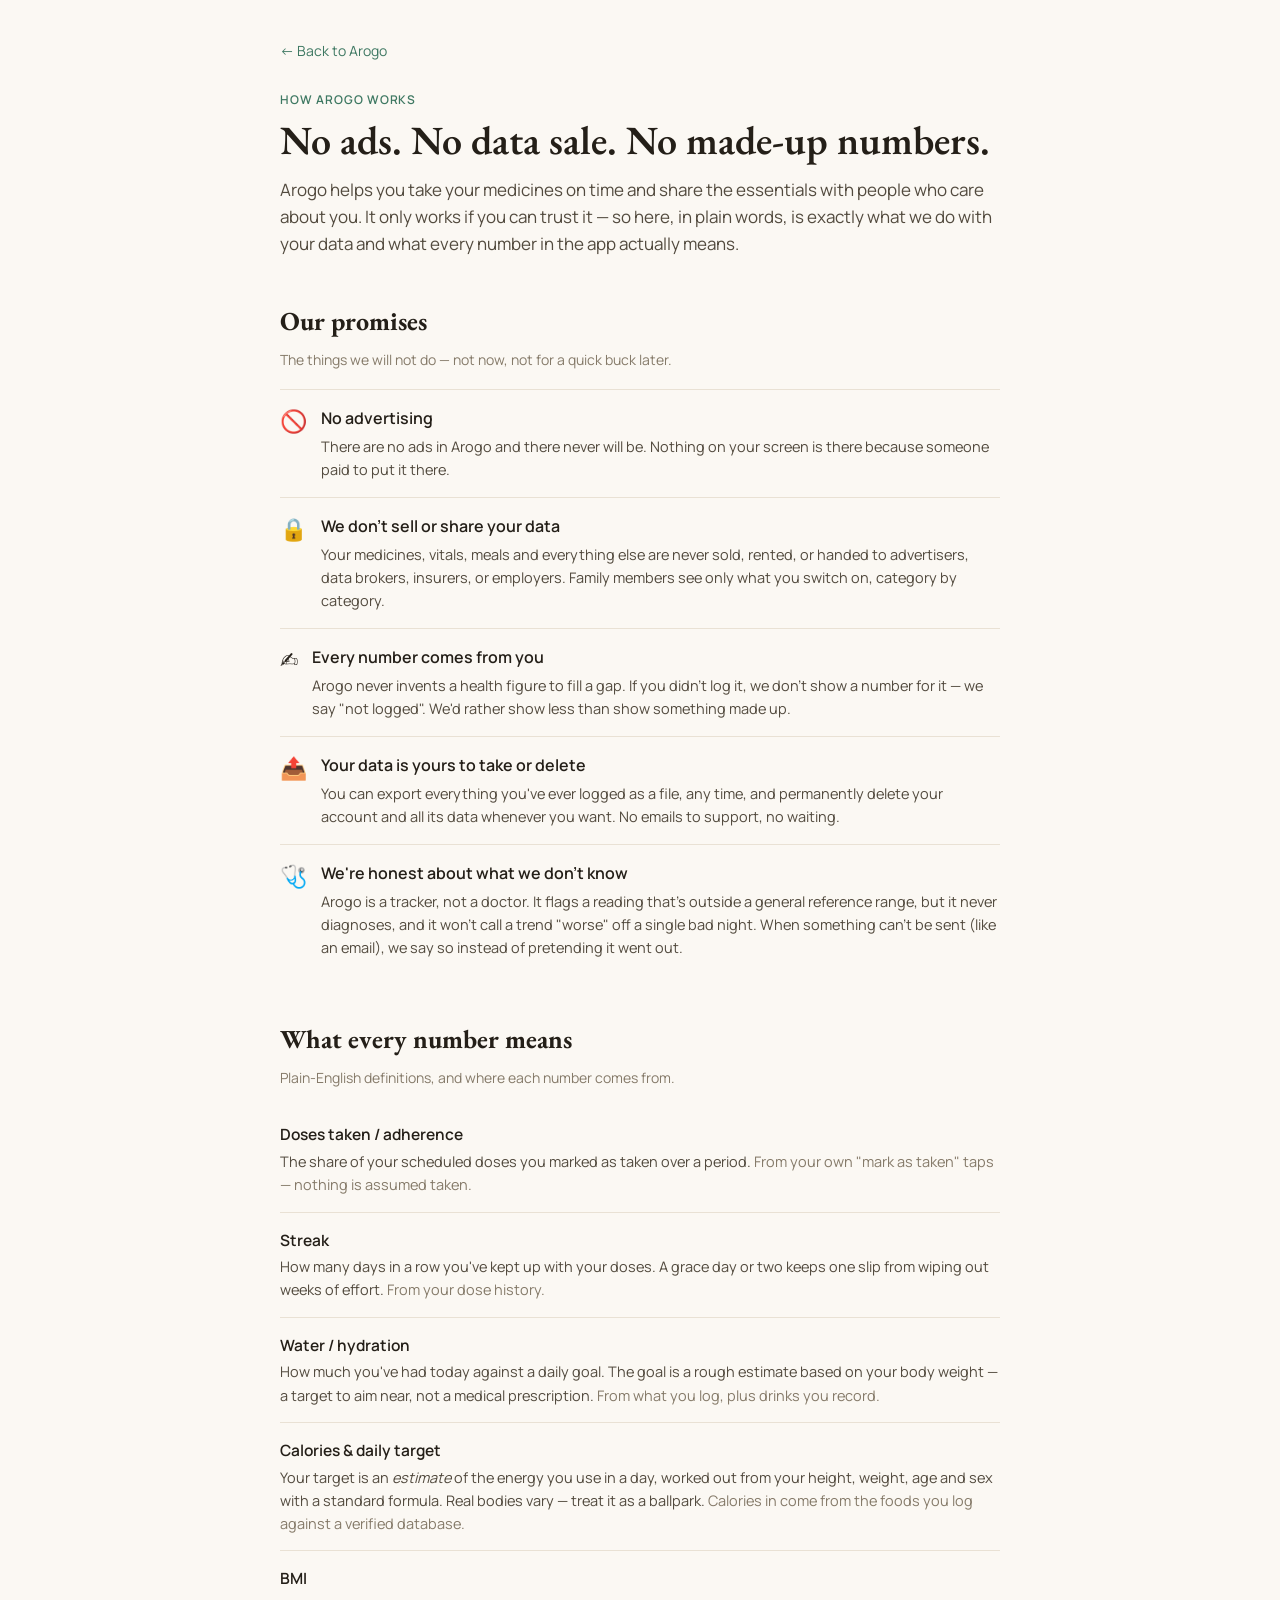
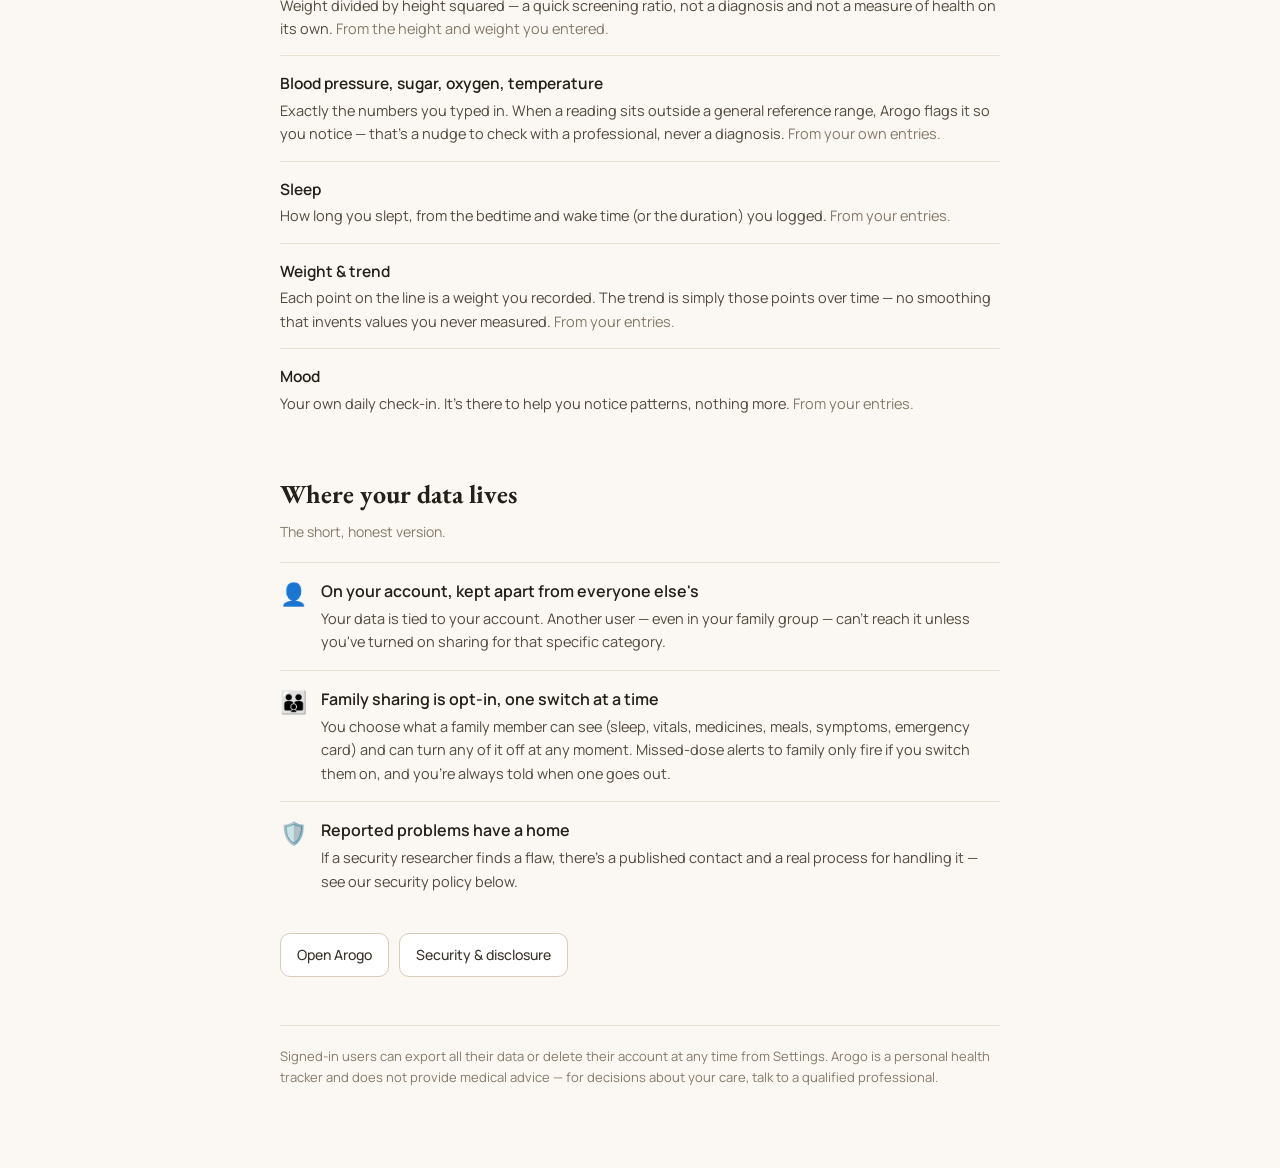
==== templates/how_it_works.html @ 16d6a0e0 "Add public "How Arogo works" transparency page A standalone /how-it-works page anyone can read befor" ====
<!DOCTYPE html>
<html lang="en">
<head>
<meta charset="UTF-8">
<meta name="viewport" content="width=device-width, initial-scale=1.0">
<title>How Arogo works — no ads, no data sale, honest numbers</title>
<meta name="description" content="What Arogo does with your data (nothing sneaky) and what every number in the app actually means.">
<meta name="theme-color" content="#20362D">
<link rel="icon" type="image/png" sizes="192x192" href="/static/icons/icon-192.png">
<link rel="preconnect" href="https://fonts.googleapis.com">
<link href="https://fonts.googleapis.com/css2?family=EB+Garamond:ital,wght@0,400;0,500;0,600;0,700;1,400&family=Manrope:wght@400;500;600;700&display=swap" rel="stylesheet">
<link rel="stylesheet" href="/static/css/style.css">
<style>
  .hiw-wrap { max-width: 760px; margin: 0 auto; padding: 40px 20px 80px; }
  .hiw-eyebrow { font-size: 12px; font-weight: 600; letter-spacing: .08em;
    text-transform: uppercase; color: var(--teal-600); margin-bottom: 8px; }
  .hiw-h1 { font-family: 'EB Garamond', serif; font-size: 40px; line-height: 1.1;
    color: var(--gray-900); margin-bottom: 14px; }
  .hiw-lede { font-size: 17px; line-height: 1.6; color: var(--gray-700); margin-bottom: 40px; }
  .hiw-section-title { font-family: 'EB Garamond', serif; font-size: 26px;
    color: var(--gray-900); margin: 44px 0 6px; }
  .hiw-section-sub { font-size: 14px; color: var(--gray-500); margin-bottom: 18px; }
  .hiw-promise { display: flex; gap: 14px; padding: 16px 0; border-top: 1px solid var(--gray-100); }
  .hiw-promise:first-of-type { border-top: none; }
  .hiw-promise .ico { font-size: 22px; flex-shrink: 0; line-height: 1.4; }
  .hiw-promise h3 { font-size: 16px; font-weight: 600; color: var(--gray-900); margin-bottom: 3px; }
  .hiw-promise p { font-size: 14.5px; line-height: 1.6; color: var(--gray-700); }
  .hiw-term { padding: 15px 0; border-top: 1px solid var(--gray-100); }
  .hiw-term:first-of-type { border-top: none; }
  .hiw-term dt { font-size: 15.5px; font-weight: 600; color: var(--gray-900); margin-bottom: 3px; }
  .hiw-term dd { font-size: 14.5px; line-height: 1.6; color: var(--gray-700); margin: 0; }
  .hiw-term .src { color: var(--gray-500); }
  .hiw-links { display: flex; flex-wrap: wrap; gap: 10px; margin-top: 24px; }
  .hiw-links a { font-size: 14px; font-weight: 500; text-decoration: none;
    color: var(--gray-800); background: var(--gray-0); border: 1px solid var(--gray-200);
    border-radius: 10px; padding: 10px 16px; }
  .hiw-links a:hover { border-color: var(--teal-400); }
  .hiw-back { display: inline-flex; align-items: center; gap: 6px; font-size: 14px;
    color: var(--teal-600); text-decoration: none; margin-bottom: 28px; }
  .hiw-foot { font-size: 13px; color: var(--gray-500); margin-top: 48px;
    padding-top: 20px; border-top: 1px solid var(--gray-100); line-height: 1.6; }
</style>
</head>
<body style="background: var(--gray-25);">
<div class="hiw-wrap">

  <a class="hiw-back" href="/">&larr; Back to Arogo</a>

  <div class="hiw-eyebrow">How Arogo works</div>
  <h1 class="hiw-h1">No ads. No data sale. No made-up numbers.</h1>
  <p class="hiw-lede">
    Arogo helps you take your medicines on time and share the essentials with people
    who care about you. It only works if you can trust it — so here, in plain words, is
    exactly what we do with your data and what every number in the app actually means.
  </p>

  <!-- ── Promises ── -->
  <h2 class="hiw-section-title">Our promises</h2>
  <p class="hiw-section-sub">The things we will not do — not now, not for a quick buck later.</p>

  <div class="hiw-promise">
    <span class="ico">🚫</span>
    <div><h3>No advertising</h3>
    <p>There are no ads in Arogo and there never will be. Nothing on your screen is there
    because someone paid to put it there.</p></div>
  </div>
  <div class="hiw-promise">
    <span class="ico">🔒</span>
    <div><h3>We don't sell or share your data</h3>
    <p>Your medicines, vitals, meals and everything else are never sold, rented, or handed
    to advertisers, data brokers, insurers, or employers. Family members see only what you
    switch on, category by category.</p></div>
  </div>
  <div class="hiw-promise">
    <span class="ico">✍️</span>
    <div><h3>Every number comes from you</h3>
    <p>Arogo never invents a health figure to fill a gap. If you didn't log it, we don't
    show a number for it — we say "not logged". We'd rather show less than show something
    made up.</p></div>
  </div>
  <div class="hiw-promise">
    <span class="ico">📤</span>
    <div><h3>Your data is yours to take or delete</h3>
    <p>You can export everything you've ever logged as a file, any time, and permanently
    delete your account and all its data whenever you want. No emails to support, no waiting.</p></div>
  </div>
  <div class="hiw-promise">
    <span class="ico">🩺</span>
    <div><h3>We're honest about what we don't know</h3>
    <p>Arogo is a tracker, not a doctor. It flags a reading that's outside a general
    reference range, but it never diagnoses, and it won't call a trend "worse" off a
    single bad night. When something can't be sent (like an email), we say so instead of
    pretending it went out.</p></div>
  </div>

  <!-- ── Glossary ── -->
  <h2 class="hiw-section-title">What every number means</h2>
  <p class="hiw-section-sub">Plain-English definitions, and where each number comes from.</p>

  <dl>
    <div class="hiw-term"><dt>Doses taken / adherence</dt>
      <dd>The share of your scheduled doses you marked as taken over a period.
      <span class="src">From your own "mark as taken" taps — nothing is assumed taken.</span></dd></div>
    <div class="hiw-term"><dt>Streak</dt>
      <dd>How many days in a row you've kept up with your doses. A grace day or two
      keeps one slip from wiping out weeks of effort.
      <span class="src">From your dose history.</span></dd></div>
    <div class="hiw-term"><dt>Water / hydration</dt>
      <dd>How much you've had today against a daily goal. The goal is a rough estimate
      based on your body weight — a target to aim near, not a medical prescription.
      <span class="src">From what you log, plus drinks you record.</span></dd></div>
    <div class="hiw-term"><dt>Calories &amp; daily target</dt>
      <dd>Your target is an <em>estimate</em> of the energy you use in a day, worked out
      from your height, weight, age and sex with a standard formula. Real bodies vary —
      treat it as a ballpark.
      <span class="src">Calories in come from the foods you log against a verified database.</span></dd></div>
    <div class="hiw-term"><dt>BMI</dt>
      <dd>Weight divided by height squared — a quick screening ratio, not a diagnosis and
      not a measure of health on its own.
      <span class="src">From the height and weight you entered.</span></dd></div>
    <div class="hiw-term"><dt>Blood pressure, sugar, oxygen, temperature</dt>
      <dd>Exactly the numbers you typed in. When a reading sits outside a general reference
      range, Arogo flags it so you notice — that's a nudge to check with a professional,
      never a diagnosis.
      <span class="src">From your own entries.</span></dd></div>
    <div class="hiw-term"><dt>Sleep</dt>
      <dd>How long you slept, from the bedtime and wake time (or the duration) you logged.
      <span class="src">From your entries.</span></dd></div>
    <div class="hiw-term"><dt>Weight &amp; trend</dt>
      <dd>Each point on the line is a weight you recorded. The trend is simply those points
      over time — no smoothing that invents values you never measured.
      <span class="src">From your entries.</span></dd></div>
    <div class="hiw-term"><dt>Mood</dt>
      <dd>Your own daily check-in. It's there to help you notice patterns, nothing more.
      <span class="src">From your entries.</span></dd></div>
  </dl>

  <!-- ── Data handling ── -->
  <h2 class="hiw-section-title">Where your data lives</h2>
  <p class="hiw-section-sub">The short, honest version.</p>
  <div class="hiw-promise">
    <span class="ico">👤</span>
    <div><h3>On your account, kept apart from everyone else's</h3>
    <p>Your data is tied to your account. Another user — even in your family group — can't
    reach it unless you've turned on sharing for that specific category.</p></div>
  </div>
  <div class="hiw-promise">
    <span class="ico">👪</span>
    <div><h3>Family sharing is opt-in, one switch at a time</h3>
    <p>You choose what a family member can see (sleep, vitals, medicines, meals, symptoms,
    emergency card) and can turn any of it off at any moment. Missed-dose alerts to family
    only fire if you switch them on, and you're always told when one goes out.</p></div>
  </div>
  <div class="hiw-promise">
    <span class="ico">🛡️</span>
    <div><h3>Reported problems have a home</h3>
    <p>If a security researcher finds a flaw, there's a published contact and a real
    process for handling it — see our security policy below.</p></div>
  </div>

  <div class="hiw-links">
    <a href="/">Open Arogo</a>
    <a href="/.well-known/security.txt">Security &amp; disclosure</a>
  </div>

  <p class="hiw-foot">
    Signed-in users can export all their data or delete their account at any time from
    Settings. Arogo is a personal health tracker and does not provide medical advice —
    for decisions about your care, talk to a qualified professional.
  </p>

</div>
</body>
</html>
---- static/css/style.css ----
*, *::before, *::after { box-sizing: border-box; margin: 0; padding: 0; }
:root {
  /* Arogo "Warm Healing" — sage primary, warm-sand neutrals, terracotta accent.
     Variable names are kept from the MedEasy era; the values are the Arogo
     palette. (--teal-* = sage, --gray-* = warm sand, --purple-* = terracotta.) */
  --teal-50:#ECF3EF; --teal-100:#D3E5DC; --teal-200:#AECEC0; --teal-400:#6FA891; --teal-500:#4F8D74; --teal-600:#3E7862; --teal-700:#2E5B4B; --teal-900:#1D3A30;
  --blue-50:#EDF2F5; --blue-500:#5E8299; --blue-600:#4A6B80;
  --purple-50:#F9EBE0; --purple-500:#D07D4E; --purple-600:#B96539;
  --amber-50:#FBF3E6; --amber-100:#F5E4C8; --amber-500:#E0A34E; --amber-600:#B9803A;
  --red-50:#FBEDE9; --red-100:#F5D5CC; --red-500:#C15646; --red-600:#A6432F;
  --green-50:#EBF3ED; --green-500:#5A9E70; --green-600:#468A5B;
  /* --gray-400 is the muted "helper text" token (155 of its 157 uses are `color:`).
     Darkened from #A99D8B (~2.5:1, fails WCAG AA) to #736753 (≥4.5:1 on every light
     surface) so caption/label text is legible for everyone, not just Simple View.
     Dark theme keeps its own lighter --gray-400 below. */
  --gray-0:#FFFFFF; --gray-25:#FBF8F3; --gray-50:#F4EEE4; --gray-100:#E9E1D4; --gray-200:#D7CCBB; --gray-400:#736753; --gray-500:#857A69; --gray-600:#6B6153; --gray-700:#524A3E; --gray-800:#3B342B; --gray-900:#241F18;
  --clay-500:#D07D4E; --clay-600:#B96539;
  --sidebar-w:232px; --r-sm:6px; --r-md:10px; --r-lg:14px; --r-xl:20px;
  --shadow-sm:0 1px 3px rgba(58,45,30,.09),0 1px 2px rgba(58,45,30,.06);
  --shadow-md:0 4px 16px rgba(58,45,30,.11);
  --shadow-lg:0 12px 40px rgba(58,45,30,.16);
}
body { font-family:'Manrope',sans-serif; background:var(--gray-25); color:var(--gray-900); font-size:14px; line-height:1.6; min-height:100vh; }
.app-shell { display:flex; min-height:100vh; }

/* ── SIDEBAR ── */
.sidebar { width:var(--sidebar-w); background:#20362D; display:flex; flex-direction:column; padding:0; position:fixed; top:0; left:0; bottom:0; z-index:100; }
.logo { display:flex; align-items:center; gap:11px; padding:22px 20px 20px; border-bottom:1px solid rgba(255,255,255,.06); }
.logo-icon { flex-shrink:0; }
.logo-name { font-family:'EB Garamond',serif; font-size:17px; color:#fff; letter-spacing:-.3px; line-height:1.1; }
.logo-sub { font-size:10px; color:rgba(255,255,255,.35); letter-spacing:.08em; text-transform:uppercase; margin-top:1px; }
.sidebar-nav { display:flex; flex-direction:column; gap:1px; padding:16px 12px; flex:1; overflow-y:auto; }
.nav-section-label { font-size:10px; font-weight:600; color:rgba(255,255,255,.25); letter-spacing:.1em; text-transform:uppercase; padding:12px 8px 6px; }
.nav-item { display:flex; align-items:center; gap:10px; padding:9px 12px; border-radius:var(--r-md); color:rgba(255,255,255,.45); text-decoration:none; font-size:13.5px; font-weight:400; transition:all .15s; position:relative; }
.nav-item:hover { color:rgba(255,255,255,.85); background:rgba(255,255,255,.05); }
.nav-item.active { color:#fff; background:rgba(79,141,116,.3); }
.nav-item.active::before { content:''; position:absolute; left:0; top:50%; transform:translateY(-50%); width:3px; height:18px; border-radius:0 2px 2px 0; background:var(--teal-400); }
.nav-badge { margin-left:auto; background:var(--red-500); color:#fff; font-size:10px; font-weight:700; padding:2px 6px; border-radius:99px; min-width:18px; text-align:center; }
/* Primary nav item (Medicines — the core adherence loop): a persistent, quiet
   teal accent + brighter label so it reads as the hub without shouting. */
.nav-item--primary { color:rgba(255,255,255,.72); font-weight:500; }
.nav-item--primary:not(.active)::before { content:''; position:absolute; left:0; top:50%; transform:translateY(-50%); width:3px; height:14px; border-radius:0 2px 2px 0; background:var(--teal-400); opacity:.55; }

/* Accessibility: a clear focus ring for keyboard users only (:focus-visible
   keeps mouse clicks clean). Applies app-wide to buttons/links/inputs/toggles. */
:focus-visible {
  outline: 2px solid var(--teal-500);
  outline-offset: 2px;
  border-radius: 4px;
}
.nav-item:focus-visible { outline-offset: -2px; }
[data-theme="dark"] :focus-visible { outline-color: var(--teal-400); }
.sidebar-bottom { padding:16px 12px 20px; border-top:1px solid rgba(255,255,255,.06); }
.user-card { display:flex; align-items:center; gap:10px; padding:10px 10px; border-radius:var(--r-md); background:rgba(255,255,255,.04); }
.user-avatar { width:32px; height:32px; border-radius:50%; background:linear-gradient(135deg,var(--teal-500),var(--teal-700)); color:#fff; display:flex; align-items:center; justify-content:center; font-size:12px; font-weight:600; flex-shrink:0; }
.user-name { font-size:13px; font-weight:500; color:#fff; }
.user-role { font-size:11px; color:rgba(255,255,255,.35); }
.user-info { flex:1; }
.user-status { width:8px; height:8px; border-radius:50%; background:var(--green-500); flex-shrink:0; box-shadow:0 0 0 2px rgba(22,163,74,.2); }

/* ── MAIN ── */
/* min-width:0 so this flex child can shrink to the space actually available.
   Without it a flex item keeps its `min-width:auto` (min-content) size and
   grows to include the vertical scrollbar's width, giving the whole app a few
   px of phantom horizontal scroll on mobile. */
.main-content { margin-left:var(--sidebar-w); flex:1; min-width:0; padding:28px 32px; min-height:100vh; }
.view { display:none; }
.view.active { display:block; }

/* ── PAGE HEADER ── */
.page-header { display:flex; align-items:flex-start; justify-content:space-between; margin-bottom:24px; }
.page-greeting { font-size:12px; font-weight:500; color:var(--teal-600); text-transform:uppercase; letter-spacing:.07em; margin-bottom:4px; }
.page-title { font-family:'EB Garamond',serif; font-size:27px; color:var(--gray-900); letter-spacing:-.4px; line-height:1.2; }
.page-subtitle { color:var(--gray-400); font-size:13px; margin-top:3px; }
.header-date { font-size:13px; color:var(--gray-400); font-family:'JetBrains Mono',monospace; background:var(--gray-0); border:1px solid var(--gray-100); padding:8px 14px; border-radius:var(--r-md); }
.header-actions { display:flex; gap:10px; }

/* ── BUTTONS ── */
.btn-primary { display:inline-flex; align-items:center; gap:7px; background:var(--teal-600); color:#fff; border:none; padding:9px 18px; border-radius:var(--r-md); font-size:13.5px; font-weight:500; font-family:'Manrope',sans-serif; cursor:pointer; transition:all .15s; }
.btn-primary:hover { background:var(--teal-700); }
.btn-primary:active { transform:scale(.98); }
.btn-outline { display:inline-flex; align-items:center; gap:7px; background:var(--gray-0); color:var(--gray-600); border:1px solid var(--gray-200); padding:8px 16px; border-radius:var(--r-md); font-size:13.5px; font-family:'Manrope',sans-serif; cursor:pointer; transition:all .15s; }
.btn-outline:hover { border-color:var(--gray-400); color:var(--gray-800); }
.btn-outline-sm { display:inline-flex; align-items:center; background:transparent; color:var(--teal-600); border:1px solid var(--teal-200); padding:6px 13px; border-radius:var(--r-sm); font-size:12.5px; font-family:'Manrope',sans-serif; cursor:pointer; transition:all .15s; white-space:nowrap; }
.btn-outline-sm:hover { background:var(--teal-50); }
.btn-icon { display:inline-flex; align-items:center; justify-content:center; background:transparent; border:none; color:var(--gray-400); width:30px; height:30px; border-radius:var(--r-sm); cursor:pointer; transition:all .15s; }
.btn-icon:hover { background:var(--gray-100); color:var(--gray-700); }
.btn-danger { background:transparent; border:1px solid var(--red-100); color:var(--red-600); padding:8px 16px; border-radius:var(--r-md); font-size:13px; font-family:'Manrope',sans-serif; cursor:pointer; transition:all .15s; }
.btn-danger:hover { background:var(--red-50); }

/* ── PANELS ── */
.panel { background:var(--gray-0); border:1px solid var(--gray-100); border-radius:var(--r-lg); padding:20px 22px; box-shadow:var(--shadow-sm); }
.panel--wide { grid-column:1/-1; }
.panel-header { display:flex; align-items:center; justify-content:space-between; margin-bottom:16px; }
.panel-title { font-size:14px; font-weight:600; color:var(--gray-800); }
.panel-link { font-size:12.5px; color:var(--teal-600); text-decoration:none; }
.panel-link:hover { text-decoration:underline; }
.panel-badge { font-size:10.5px; padding:3px 9px; border-radius:99px; background:var(--teal-50); color:var(--teal-700); font-weight:500; }
.panel-badge--ai { background:linear-gradient(135deg,#F9EBE0,#F6E1D4); color:var(--purple-600); }

/* ── DASHBOARD ── */
.dash-hero-grid { display:grid; grid-template-columns:repeat(4,1fr); gap:14px; margin-bottom:22px; }
.hero-card { position:relative; border-radius:var(--r-xl); padding:22px 20px; overflow:hidden; border:1px solid transparent; }
.hero-card-label { font-size:11px; font-weight:600; letter-spacing:.07em; text-transform:uppercase; margin-bottom:10px; opacity:.8; }
.hero-card-value { font-family:'EB Garamond',serif; font-size:36px; line-height:1; margin-bottom:4px; }
.hero-card-sub { font-size:12px; opacity:.7; }
.hero-card-icon { position:absolute; right:16px; top:50%; transform:translateY(-50%); font-size:36px; opacity:.25; }
.hero-card--teal { background:linear-gradient(135deg,var(--teal-600),var(--teal-700)); color:#fff; }
.hero-card--blue { background:linear-gradient(135deg,var(--blue-500),var(--blue-600)); color:#fff; }
.hero-card--amber { background:linear-gradient(135deg,var(--amber-500),var(--amber-600)); color:#fff; }
.hero-card--purple { background:linear-gradient(135deg,var(--purple-500),var(--purple-600)); color:#fff; }
.dash-body-grid { display:grid; grid-template-columns:1fr 1fr; gap:18px; }

/* ── DOSE LIST (dashboard) ── */
.dash-dose-list { display:flex; flex-direction:column; gap:9px; }
.dash-dose-item { display:flex; align-items:center; gap:12px; padding:10px 12px; border:1px solid var(--gray-100); border-radius:var(--r-md); cursor:pointer; transition:all .15s; }
.dash-dose-item:hover { border-color:var(--teal-200); background:var(--teal-50); }
.dash-dose-item.taken { opacity:.55; }
.dash-dose-item.taken .dash-dose-name { text-decoration:line-through; }
.dash-dose-icon { font-size:22px; width:36px; text-align:center; flex-shrink:0; }
.dash-dose-info { flex:1; min-width:0; }
.dash-dose-name { font-size:13px; font-weight:500; color:var(--gray-800); }
.dash-dose-detail { font-size:11.5px; color:var(--gray-400); margin-top:1px; }
.dash-dose-time { font-size:12px; font-family:'JetBrains Mono',monospace; color:var(--gray-500); flex-shrink:0; }
.dash-dose-check { width:22px; height:22px; border-radius:50%; border:2px solid var(--gray-200); display:flex; align-items:center; justify-content:center; flex-shrink:0; transition:all .15s; cursor:pointer; }
.dash-dose-check.done { background:var(--teal-600); border-color:var(--teal-600); color:#fff; font-size:11px; }

/* ── SUGGESTIONS ── */
.suggestions-list { display:flex; flex-direction:column; gap:10px; }
.suggestion-item { display:flex; gap:12px; padding:12px 14px; border-radius:var(--r-md); border:1px solid transparent; }
.suggestion-item--warning { background:var(--amber-50); border-color:var(--amber-100); }
.suggestion-item--info { background:var(--blue-50); border-color:#DBEAFE; }
.suggestion-item--critical { background:var(--red-50); border-color:var(--red-100); }
.suggestion-item--success { background:var(--green-50); border-color:#D1FAE5; }
.sug-icon { font-size:20px; flex-shrink:0; margin-top:1px; }
.sug-text { font-size:13px; color:var(--gray-700); line-height:1.55; }

/* ── WEEKLY CHART ── */
.weekly-chart { display:flex; align-items:flex-end; gap:8px; height:120px; padding-top:10px; }
.week-bar-col { flex:1; display:flex; flex-direction:column; align-items:center; gap:4px; }
.week-bar-label { font-size:10px; color:var(--gray-400); font-weight:500; }
.week-bar-wrap { width:100%; flex:1; display:flex; align-items:flex-end; gap:2px; position:relative; }
.week-bar { width:50%; border-radius:3px 3px 0 0; transition:height .5s ease; }
.week-bar--cal { background:var(--teal-500); }
.week-bar--min { background:var(--blue-500); opacity:.7; }
.week-bar-count { font-size:9px; color:var(--gray-400); }

/* ── FILTER BAR ── */
.filter-bar { display:flex; align-items:center; gap:12px; margin-bottom:22px; }
.search-box { position:relative; flex:1; max-width:360px; }
.search-icon { position:absolute; left:11px; top:50%; transform:translateY(-50%); color:var(--gray-400); pointer-events:none; }
.search-input { width:100%; padding:9px 12px 9px 36px; border:1px solid var(--gray-200); border-radius:var(--r-md); font-size:13.5px; font-family:'Manrope',sans-serif; background:var(--gray-0); color:var(--gray-900); }
.search-input:focus { outline:none; border-color:var(--teal-400); box-shadow:0 0 0 3px rgba(79,141,116,.1); }
.filter-select { padding:9px 30px 9px 11px; border:1px solid var(--gray-200); border-radius:var(--r-md); font-size:13px; font-family:'Manrope',sans-serif; color:var(--gray-700); background:var(--gray-0) url("data:image/svg+xml,%3Csvg xmlns='http://www.w3.org/2000/svg' width='12' height='12' viewBox='0 0 24 24' fill='none' stroke='%239CA3AF' stroke-width='2'%3E%3Cpolyline points='6 9 12 15 18 9'/%3E%3C/svg%3E") no-repeat right 9px center; appearance:none; cursor:pointer; }
.filter-select:focus { outline:none; border-color:var(--teal-400); }

/* ── REPORTS GRID ── */
.reports-grid { display:grid; grid-template-columns:repeat(auto-fill,minmax(290px,1fr)); gap:16px; }
.report-card { background:var(--gray-0); border:1px solid var(--gray-100); border-radius:var(--r-lg); padding:18px; box-shadow:var(--shadow-sm); cursor:pointer; transition:all .2s; }
.report-card:hover { border-color:var(--teal-200); box-shadow:var(--shadow-md); transform:translateY(-1px); }
.report-card-header { display:flex; align-items:flex-start; gap:11px; margin-bottom:11px; }
.report-card-file-icon { width:40px; height:40px; border-radius:var(--r-md); background:var(--gray-50); display:flex; align-items:center; justify-content:center; font-size:20px; flex-shrink:0; }
.report-card-info { flex:1; min-width:0; }
.report-card-title { font-size:13.5px; font-weight:600; color:var(--gray-900); white-space:nowrap; overflow:hidden; text-overflow:ellipsis; margin-bottom:2px; }
.report-card-patient { font-size:12px; color:var(--gray-400); }
.severity-badge { padding:3px 9px; border-radius:99px; font-size:10.5px; font-weight:600; letter-spacing:.04em; text-transform:uppercase; flex-shrink:0; }
.sev-badge-critical { background:var(--red-50); color:var(--red-600); }
.sev-badge-high { background:var(--amber-50); color:var(--amber-600); }
.sev-badge-moderate { background:var(--blue-50); color:var(--blue-500); }
.sev-badge-normal { background:var(--green-50); color:var(--green-600); }
.report-card-tags { display:flex; flex-wrap:wrap; gap:5px; margin-bottom:10px; }
.report-tag { padding:2px 8px; background:var(--gray-50); border:1px solid var(--gray-100); border-radius:99px; font-size:11px; color:var(--gray-600); }
.report-card-notes { font-size:12px; color:var(--gray-500); line-height:1.5; overflow:hidden; display:-webkit-box; -webkit-line-clamp:2; -webkit-box-orient:vertical; margin-bottom:11px; }
.report-card-footer { display:flex; align-items:center; justify-content:space-between; padding-top:11px; border-top:1px solid var(--gray-100); }
.report-card-date { font-size:11.5px; color:var(--gray-400); font-family:'JetBrains Mono',monospace; }
.report-card-actions { display:flex; gap:3px; }

/* ── MEDICINE TRACKER ── */
.med-today-panel { background:var(--gray-0); border:1px solid var(--gray-100); border-radius:var(--r-xl); padding:22px 24px 20px; box-shadow:var(--shadow-sm); margin-bottom:24px; }
.med-today-header { display:flex; align-items:center; justify-content:space-between; margin-bottom:18px; flex-wrap:wrap; gap:12px; }
.med-today-title { font-size:15px; font-weight:600; color:var(--gray-800); display:flex; align-items:center; gap:8px; }
.med-today-icon { font-size:18px; }
.today-date-badge { font-size:11px; font-family:'JetBrains Mono',monospace; background:var(--gray-50); border:1px solid var(--gray-100); padding:3px 9px; border-radius:99px; color:var(--gray-500); }
.med-progress-wrap { display:flex; align-items:center; gap:12px; }
.med-progress-label { font-size:12px; color:var(--gray-500); white-space:nowrap; }
.med-progress-track { width:140px; height:6px; background:var(--gray-100); border-radius:99px; overflow:hidden; }
.med-progress-fill { height:100%; background:var(--teal-500); border-radius:99px; transition:width .5s ease; }
.dose-timeline { display:flex; flex-direction:column; gap:1px; }
.dose-slot { display:flex; align-items:center; gap:0; }
.dose-time-col { width:80px; padding:10px 0; display:flex; align-items:flex-start; padding-top:14px; }
.dose-time-label { font-size:12px; font-family:'JetBrains Mono',monospace; color:var(--gray-400); }
.dose-line-col { width:24px; display:flex; flex-direction:column; align-items:center; }
.dose-dot { width:10px; height:10px; border-radius:50%; background:var(--gray-200); flex-shrink:0; margin-top:18px; }
.dose-dot.taken { background:var(--teal-500); }
.dose-dot.missed { background:var(--red-400); }
.dose-vline { width:2px; background:var(--gray-100); flex:1; min-height:10px; }
.dose-cards-col { flex:1; padding:8px 0 8px 12px; display:flex; flex-wrap:wrap; gap:8px; }
.dose-card { display:flex; align-items:center; gap:10px; background:var(--gray-25); border:1px solid var(--gray-100); border-radius:var(--r-md); padding:10px 14px; cursor:pointer; transition:all .15s; min-width:200px; }
.dose-card:hover { border-color:var(--teal-200); background:var(--teal-50); }
.dose-card.taken { background:var(--teal-50); border-color:var(--teal-100); }
.dose-card.taken .dose-card-name { color:var(--gray-400); }
.dose-card-emoji { font-size:20px; }
.dose-card-info { flex:1; }
.dose-card-name { font-size:13px; font-weight:500; color:var(--gray-800); }
.dose-card-detail { font-size:11.5px; color:var(--gray-400); }
.dose-card-check { width:24px; height:24px; border-radius:50%; border:2px solid var(--gray-200); display:flex; align-items:center; justify-content:center; flex-shrink:0; font-size:11px; transition:all .15s; }
.dose-card.taken .dose-card-check { background:var(--teal-500); border-color:var(--teal-500); color:#fff; }
.section-header { display:flex; align-items:center; justify-content:space-between; margin-bottom:14px; }
.section-title { font-size:16px; font-weight:600; color:var(--gray-800); }
.section-count { font-size:12.5px; color:var(--gray-400); }
.medicines-grid { display:grid; grid-template-columns:repeat(auto-fill,minmax(280px,1fr)); gap:14px; }
.med-card { background:var(--gray-0); border:1px solid var(--gray-100); border-radius:var(--r-lg); padding:18px; box-shadow:var(--shadow-sm); position:relative; overflow:hidden; }
.med-card::before { content:''; position:absolute; top:0; left:0; right:0; height:3px; border-radius:var(--r-lg) var(--r-lg) 0 0; }
.med-card--teal::before { background:var(--teal-500); }
.med-card--blue::before { background:var(--blue-500); }
.med-card--purple::before { background:var(--purple-500); }
.med-card--red::before { background:var(--red-500); }
.med-card--amber::before { background:var(--amber-500); }
.med-card-header { display:flex; align-items:flex-start; gap:10px; margin-bottom:12px; }
.med-card-icon { font-size:28px; }
.med-card-info { flex:1; }
.med-card-name { font-size:15px; font-weight:600; color:var(--gray-900); }
.med-card-dose { font-size:12.5px; color:var(--gray-500); margin-top:2px; }
.med-card-times { display:flex; flex-wrap:wrap; gap:5px; margin-bottom:10px; }
.time-chip { display:inline-flex; align-items:center; gap:4px; background:var(--gray-50); border:1px solid var(--gray-100); border-radius:99px; padding:3px 9px; font-size:12px; font-family:'JetBrains Mono',monospace; color:var(--gray-600); }
.med-card-footer { display:flex; align-items:center; justify-content:space-between; padding-top:10px; border-top:1px solid var(--gray-100); }
.med-card-status { font-size:11px; font-weight:500; }
.med-card-status.active { color:var(--green-600); }
.med-card-actions { display:flex; gap:3px; }
.med-food-badge { font-size:11px; background:var(--amber-50); color:var(--amber-600); padding:2px 8px; border-radius:99px; border:1px solid var(--amber-100); }

/* ── FORM ── */
.form-group { display:flex; flex-direction:column; gap:6px; margin-bottom:16px; }
.form-row { display:grid; grid-template-columns:1fr 1fr; gap:14px; }
.form-label { font-size:11.5px; font-weight:600; color:var(--gray-600); letter-spacing:.04em; text-transform:uppercase; }
.form-input { padding:9px 12px; border:1px solid var(--gray-200); border-radius:var(--r-md); font-size:13.5px; font-family:'Manrope',sans-serif; color:var(--gray-900); background:var(--gray-0); width:100%; transition:border-color .15s,box-shadow .15s; }
.form-input:focus { outline:none; border-color:var(--teal-400); box-shadow:0 0 0 3px rgba(79,141,116,.1); }
.form-textarea { resize:vertical; min-height:80px; line-height:1.6; }
.form-actions { display:flex; align-items:center; gap:10px; justify-content:flex-end; margin-top:20px; padding-top:18px; border-top:1px solid var(--gray-100); }

/* Severity picker */
.severity-picker { display:flex; gap:8px; flex-wrap:wrap; }
.sev-option { display:flex; align-items:center; gap:7px; padding:7px 14px; border:1px solid var(--gray-200); border-radius:99px; cursor:pointer; font-size:13px; transition:all .15s; user-select:none; }
.sev-option input { display:none; }
.sev-dot { width:8px; height:8px; border-radius:50%; }
.sev-normal .sev-dot { background:var(--green-500); }
.sev-moderate .sev-dot { background:var(--blue-500); }
.sev-high .sev-dot { background:var(--amber-500); }
.sev-critical .sev-dot { background:var(--red-500); }
.sev-option:has(input:checked) { border-color:var(--teal-400); background:var(--teal-50); }

/* Tags picker */
.tags-picker { display:flex; flex-wrap:wrap; gap:6px; margin-bottom:8px; }
.tag-btn { padding:5px 11px; border:1px solid var(--gray-200); border-radius:99px; background:var(--gray-0); font-size:12px; font-family:'Manrope',sans-serif; color:var(--gray-600); cursor:pointer; transition:all .15s; }
.tag-btn:hover { border-color:var(--teal-300); background:var(--teal-50); color:var(--teal-700); }
.tag-btn.selected { border-color:var(--teal-600); background:var(--teal-600); color:#fff; }
.custom-tag-row { display:flex; gap:8px; margin-top:6px; }
.selected-tags { display:flex; flex-wrap:wrap; gap:5px; margin-top:8px; }
.selected-tag { display:inline-flex; align-items:center; gap:4px; background:var(--teal-50); border:1px solid var(--teal-200); color:var(--teal-700); font-size:12px; padding:3px 9px; border-radius:99px; }
.selected-tag-remove { cursor:pointer; color:var(--teal-400); font-size:15px; line-height:1; }
.selected-tag-remove:hover { color:var(--red-500); }

/* Frequency picker */
.freq-picker { display:flex; gap:8px; flex-wrap:wrap; }
.freq-opt { display:flex; align-items:center; gap:6px; padding:7px 13px; border:1px solid var(--gray-200); border-radius:99px; cursor:pointer; font-size:13px; transition:all .15s; user-select:none; }
.freq-opt input { display:none; }
.freq-opt:has(input:checked) { border-color:var(--teal-400); background:var(--teal-50); color:var(--teal-700); font-weight:500; }

/* Time slots */
.time-slots { display:flex; flex-direction:column; gap:7px; }
.time-slot-row { display:flex; align-items:center; gap:8px; }
.time-input { width:auto; flex:1; max-width:160px; }
.slot-remove { color:var(--red-400); }

/* Icon/color picker */
.icon-picker { display:flex; gap:16px; align-items:center; }
/* Wrap: the icon/colour swatch rows have enough items to overrun a phone-width
   modal, and there's no reason they can't flow onto a second line. */
.icon-options,.color-options { display:flex; flex-wrap:wrap; gap:6px; }
.icon-opt { width:36px; height:36px; border-radius:var(--r-md); border:2px solid var(--gray-100); background:var(--gray-50); font-size:18px; cursor:pointer; transition:all .15s; display:flex; align-items:center; justify-content:center; }
.icon-opt.selected { border-color:var(--teal-400); background:var(--teal-50); }
.color-opt { width:24px; height:24px; border-radius:50%; border:3px solid transparent; cursor:pointer; transition:all .15s; }
.color-opt.selected { border-color:var(--gray-800); transform:scale(1.2); }

/* Toggle */
.toggle-label { display:flex; align-items:center; gap:10px; cursor:pointer; font-size:13.5px; color:var(--gray-700); user-select:none; }
.toggle-label input { display:none; }
.toggle-switch { width:38px; height:22px; background:var(--gray-200); border-radius:11px; position:relative; transition:background .2s; flex-shrink:0; }
.toggle-switch::after { content:''; position:absolute; width:16px; height:16px; border-radius:50%; background:#fff; top:3px; left:3px; transition:left .2s; box-shadow:0 1px 3px rgba(0,0,0,.2); }
.toggle-label input:checked ~ .toggle-switch { background:var(--teal-500); }
.toggle-label input:checked ~ .toggle-switch::after { left:19px; }

/* ── DROP ZONE ── */
.dropzone { border:2px dashed var(--gray-200); border-radius:var(--r-xl); padding:36px 20px; text-align:center; background:var(--gray-0); transition:all .2s; display:flex; flex-direction:column; align-items:center; gap:8px; cursor:pointer; }
.dropzone:hover,.dropzone.drag-over { border-color:var(--teal-400); background:var(--teal-50); }
.dropzone-icon { color:var(--gray-300); margin-bottom:4px; }
.dropzone-text { font-size:14px; font-weight:500; color:var(--gray-600); }
.dropzone-sub { font-size:12px; color:var(--gray-400); margin-bottom:4px; }
.file-preview { display:flex; align-items:center; gap:12px; padding:14px 16px; background:var(--gray-0); border:1px solid var(--teal-200); border-radius:var(--r-lg); }
.file-preview-icon { font-size:26px; }
.file-preview-info { flex:1; min-width:0; }
.file-preview-name { font-size:13px; font-weight:500; color:var(--gray-800); white-space:nowrap; overflow:hidden; text-overflow:ellipsis; }
.file-preview-size { font-size:12px; color:var(--gray-400); }

/* ── FITNESS ── */
.fitness-stats-row { display:grid; grid-template-columns:repeat(4,1fr); gap:14px; margin-bottom:22px; }
.fit-stat-card { background:var(--gray-0); border:1px solid var(--gray-100); border-radius:var(--r-lg); padding:18px 20px; box-shadow:var(--shadow-sm); text-align:center; }
.fit-stat-icon { font-size:24px; margin-bottom:8px; }
.fit-stat-value { font-family:'EB Garamond',serif; font-size:28px; color:var(--gray-900); line-height:1; margin-bottom:4px; }
.fit-stat-label { font-size:11.5px; color:var(--gray-400); font-weight:500; }
.fitness-body-grid { display:grid; grid-template-columns:1fr 1fr; gap:18px; }

/* Activity type picker */
.activity-type-picker { display:flex; flex-wrap:wrap; gap:7px; }
.act-type-btn { padding:7px 13px; border:1px solid var(--gray-200); border-radius:99px; background:var(--gray-0); font-size:13px; font-family:'Manrope',sans-serif; color:var(--gray-600); cursor:pointer; transition:all .15s; }
.act-type-btn:hover { border-color:var(--teal-300); }
.act-type-btn.selected { background:var(--teal-600); border-color:var(--teal-600); color:#fff; }

/* Connected apps */
.connected-apps-list { display:flex; flex-direction:column; gap:10px; }
.app-connect-row { display:flex; align-items:center; gap:12px; padding:10px 12px; border:1px solid var(--gray-100); border-radius:var(--r-md); }
.app-logo { width:32px; height:32px; object-fit:contain; }
.app-logo-fallback { width:32px; height:32px; border-radius:8px; background:var(--gray-800); color:#fff; display:flex; align-items:center; justify-content:center; font-size:14px; font-weight:700; flex-shrink:0; }
.app-logo-fallback--orange { background:#FC4C02; }
.app-logo-fallback--blue { background:#4285F4; }
.app-logo-fallback--gray { background:#1C1C1E; }
.app-info { flex:1; }
.app-name { font-size:13px; font-weight:500; color:var(--gray-800); }
.app-desc { font-size:11.5px; color:var(--gray-400); }
.btn-connect { padding:5px 14px; border:1px solid var(--teal-200); border-radius:99px; background:var(--gray-0); color:var(--teal-600); font-size:12.5px; font-family:'Manrope',sans-serif; cursor:pointer; transition:all .15s; white-space:nowrap; }
.btn-connect:hover { background:var(--teal-50); }
.btn-connect.connected { background:var(--green-50); border-color:#D1FAE5; color:var(--green-600); cursor:default; }

/* Activity feed */
.activity-feed { display:flex; flex-direction:column; gap:10px; }
.activity-item { display:flex; align-items:center; gap:14px; padding:13px 16px; border:1px solid var(--gray-100); border-radius:var(--r-md); transition:all .15s; }
.activity-item:hover { border-color:var(--gray-200); background:var(--gray-25); }
.act-type-icon { width:40px; height:40px; border-radius:var(--r-md); display:flex; align-items:center; justify-content:center; font-size:20px; flex-shrink:0; }
.act-info { flex:1; }
.act-name { font-size:13.5px; font-weight:500; color:var(--gray-800); }
.act-meta { font-size:12px; color:var(--gray-400); margin-top:2px; display:flex; gap:12px; }
.act-source-badge { font-size:10px; padding:2px 7px; border-radius:99px; background:var(--gray-100); color:var(--gray-500); border:1px solid var(--gray-100); text-transform:capitalize; }
.act-stats { display:flex; gap:16px; }
.act-stat { text-align:center; }
.act-stat-val { font-size:14px; font-weight:600; color:var(--gray-800); font-family:'JetBrains Mono',monospace; }
.act-stat-label { font-size:10.5px; color:var(--gray-400); }
.act-delete { opacity:0; transition:opacity .15s; }
.activity-item:hover .act-delete { opacity:1; }

/* Type donut chart (CSS) */
.type-donut-wrap { display:flex; flex-direction:column; gap:10px; }
.type-row { display:flex; align-items:center; gap:10px; }
.type-label { font-size:13px; color:var(--gray-700); flex:1; text-transform:capitalize; }
.type-bar-track { width:100px; height:8px; background:var(--gray-100); border-radius:99px; overflow:hidden; }
.type-bar-fill { height:100%; border-radius:99px; }
.type-count-label { font-size:12px; font-weight:600; color:var(--gray-600); width:20px; text-align:right; }

/* Connect modal grid */
.connect-grid { display:grid; grid-template-columns:1fr 1fr; gap:12px; }
.connect-card { border:1px solid var(--gray-100); border-radius:var(--r-lg); padding:18px 16px; display:flex; flex-direction:column; align-items:center; gap:10px; cursor:pointer; transition:all .2s; text-align:center; }
.connect-card:hover { border-color:var(--teal-200); background:var(--teal-50); transform:translateY(-2px); }
.connect-card-icon { width:48px; height:48px; border-radius:var(--r-lg); display:flex; align-items:center; justify-content:center; font-size:24px; }
.connect-card-name { font-size:14px; font-weight:600; color:var(--gray-800); }
.connect-card-desc { font-size:12px; color:var(--gray-400); }

/* ── MODALS ── */
.modal-overlay { position:fixed; inset:0; background:rgba(15,15,25,.5); z-index:500; display:flex; align-items:center; justify-content:center; padding:24px; backdrop-filter:blur(4px); }
.modal { background:var(--gray-0); border-radius:var(--r-xl); max-width:520px; width:100%; max-height:88vh; overflow-y:auto; position:relative; box-shadow:var(--shadow-lg); }
.modal--wide { max-width:820px; }
.modal-head { display:flex; align-items:center; justify-content:space-between; padding:22px 24px 18px; border-bottom:1px solid var(--gray-100); }
.modal-title { font-family:'EB Garamond',serif; font-size:20px; color:var(--gray-900); }
.modal-close { background:var(--gray-50); border:none; width:30px; height:30px; border-radius:var(--r-sm); cursor:pointer; display:flex; align-items:center; justify-content:center; color:var(--gray-400); transition:all .15s; }
.modal-close:hover { background:var(--gray-100); color:var(--gray-700); }
.modal-body { padding:22px 24px 24px; }
.modal-body--split { display:grid; grid-template-columns:1fr 1.5fr; gap:24px; }
.upload-col { display:flex; flex-direction:column; gap:14px; }
.form-col { display:flex; flex-direction:column; }

/* ── NOTIFICATION BANNER ── */
.notif-banner { position:fixed; top:0; left:0; right:0; background:var(--teal-600); color:#fff; display:flex; align-items:center; justify-content:center; gap:16px; padding:10px 20px; z-index:999; font-size:13.5px; }

/* ── TOAST ── */
.toast { position:fixed; bottom:24px; right:24px; background:var(--gray-900); color:#fff; padding:12px 20px; border-radius:var(--r-lg); font-size:13.5px; box-shadow:var(--shadow-lg); z-index:999; animation:toastIn .25s ease; }
.toast.success { background:var(--teal-600); }
.toast.error { background:var(--red-600); }
@keyframes toastIn { from { transform:translateY(12px); opacity:0; } to { transform:translateY(0); opacity:1; } }

/* ── EMPTY ── */
.empty-state { display:flex; flex-direction:column; align-items:center; justify-content:center; padding:60px 24px; gap:10px; grid-column:1/-1; }
.empty-icon { font-size:42px; }
.empty-text { font-size:15px; font-weight:600; color:var(--gray-500); }
.empty-sub { font-size:13px; color:var(--gray-400); margin-bottom:6px; }

/* ── Connected Services Panel ── */
.connected-services-panel { display:flex; flex-direction:column; gap:8px; }
.connected-service-row { display:flex; align-items:center; gap:10px; padding:10px 0; border-bottom:1px solid var(--gray-100); }
.connected-service-row:last-child { border-bottom:none; }
.cs-dot { width:8px; height:8px; border-radius:50%; flex-shrink:0; }
.cs-info { flex:1; min-width:0; }
.cs-name { font-size:13px; font-weight:500; color:var(--gray-800); }
.cs-meta { font-size:11.5px; color:var(--gray-400); margin-top:1px; }
.cs-actions { display:flex; align-items:center; gap:6px; }

/* ── Apple Health Steps ── */
.apple-steps { display:flex; flex-direction:column; gap:12px; background:var(--gray-25); border:1px solid var(--gray-100); border-radius:var(--r-lg); padding:16px; }
.apple-step { display:flex; align-items:flex-start; gap:12px; font-size:13.5px; color:var(--gray-700); line-height:1.5; }
.step-num { width:24px; height:24px; border-radius:50%; background:var(--teal-600); color:#fff; display:flex; align-items:center; justify-content:center; font-size:12px; font-weight:700; flex-shrink:0; }

/* ── DB status indicator ── */
.db-badge { font-size:10px; padding:2px 8px; border-radius:99px; font-weight:600; letter-spacing:.05em; text-transform:uppercase; }
.db-badge--pg { background:#336791; color:#fff; }
.db-badge--sqlite { background:var(--gray-100); color:var(--gray-600); }

/* ── Connect Cards (enhanced) ── */
.connect-card { border:1px solid var(--gray-100); border-radius:var(--r-lg); padding:18px 16px; display:flex; flex-direction:column; gap:10px; cursor:pointer; transition:all .2s; text-align:left; }
.connect-card:hover { border-color:var(--teal-200); background:var(--teal-50); transform:translateY(-2px); box-shadow:var(--shadow-md); }
.connect-card-icon { width:44px; height:44px; border-radius:var(--r-lg); display:flex; align-items:center; justify-content:center; font-size:22px; flex-shrink:0; }
.connect-card-name { font-size:15px; font-weight:600; color:var(--gray-800); }
.connect-card-desc { font-size:12.5px; color:var(--gray-400); }
.connect-card-setup { background:var(--gray-25); border:1px solid var(--gray-100); border-radius:var(--r-md); padding:10px 12px; display:flex; flex-direction:column; gap:5px; }
.setup-step { font-size:11.5px; color:var(--gray-600); line-height:1.5; }
.setup-step a { color:var(--teal-600); text-decoration:none; }
.setup-step a:hover { text-decoration:underline; }
.setup-step code { background:var(--gray-100); padding:1px 5px; border-radius:3px; font-size:10.5px; font-family:'JetBrains Mono',monospace; color:var(--gray-700); }
.connect-card-btn { display:block; width:100%; padding:9px; background:var(--teal-600); color:#fff; border:none; border-radius:var(--r-md); font-size:13px; font-weight:500; font-family:'Manrope',sans-serif; cursor:pointer; transition:background .15s; text-align:center; }
.connect-card-btn:hover { background:var(--teal-700); }
.connect-card.connected { border-color:var(--green-500); background:var(--green-50); }
.connect-card.connected .connect-card-btn { background:var(--green-600); }

/* ── Notification banner improvements ── */
.notif-banner { position:fixed; bottom:24px; left:50%; transform:translateX(-50%); background:var(--gray-900); color:#fff; display:flex; align-items:center; gap:14px; padding:13px 20px; border-radius:var(--r-xl); box-shadow:var(--shadow-lg); z-index:999; font-size:13.5px; white-space:nowrap; }
.notif-banner .btn-outline-sm { border-color:rgba(255,255,255,.3); color:#fff; }
.notif-banner .btn-outline-sm:hover { background:rgba(255,255,255,.1); }

/* ════════════════════════════════════
   CONSISTENCY VIEW
   ════════════════════════════════════ */

/* Page layout */
.consistency-body { display:grid; grid-template-columns:360px 1fr; gap:20px; align-items:start; }
.consistency-left  { display:flex; flex-direction:column; gap:16px; }
.consistency-right { display:flex; flex-direction:column; gap:16px; min-width:0; }

/* ── Compact stat bar ── */
.con-stat-bar {
  display:grid;
  grid-template-columns:repeat(4,1fr);
  gap:10px;
  margin-bottom:18px;
}

.con-stat-pill {
  background:var(--gray-0);
  border:1px solid var(--gray-100);
  border-radius:var(--r-lg);
  padding:12px 14px;
  display:flex;
  align-items:center;
  gap:10px;
  box-shadow:var(--shadow-sm);
  position:relative;
  overflow:hidden;
  transition:box-shadow .15s, transform .15s;
}
.con-stat-pill:hover {
  box-shadow:var(--shadow-md);
  transform:translateY(-1px);
}

/* Left accent stripe */
.csp-accent {
  position:absolute;
  left:0; top:0; bottom:0;
  width:3px;
  border-radius:var(--r-lg) 0 0 var(--r-lg);
}
.con-stat-pill--teal   .csp-accent { background:linear-gradient(180deg,#6FA891,#2E5B4B); }
.con-stat-pill--purple .csp-accent { background:linear-gradient(180deg,#8B5CF6,#4C1D95); }
.con-stat-pill--blue   .csp-accent { background:linear-gradient(180deg,#3B82F6,#1E3A5F); }
.con-stat-pill--orange .csp-accent { background:linear-gradient(180deg,#F97316,#7C2D12); }

/* Subtle tinted background */
.con-stat-pill--teal   { background:linear-gradient(105deg,#F0FAF9 0%,#fff 60%); }
.con-stat-pill--purple { background:linear-gradient(105deg,#F9EBE0 0%,#fff 60%); }
.con-stat-pill--blue   { background:linear-gradient(105deg,#EDF2F5 0%,#fff 60%); }
.con-stat-pill--orange { background:linear-gradient(105deg,#FFF7ED 0%,#fff 60%); }

.csp-icon {
  font-size:18px;
  flex-shrink:0;
  line-height:1;
}

.csp-value {
  font-family:'EB Garamond',serif;
  font-size:26px;
  line-height:1;
  flex-shrink:0;
}
.con-stat-pill--teal   .csp-value { color:#2E5B4B; }
.con-stat-pill--purple .csp-value { color:#4C1D95; }
.con-stat-pill--blue   .csp-value { color:#1E3A5F; }
.con-stat-pill--orange .csp-value { color:#7C2D12; }

.csp-divider {
  width:1px;
  height:28px;
  background:var(--gray-100);
  flex-shrink:0;
}

.csp-meta { min-width:0; }
.csp-label {
  font-size:12px;
  font-weight:600;
  color:var(--gray-800);
  white-space:nowrap;
  overflow:hidden;
  text-overflow:ellipsis;
}
.csp-sub {
  font-size:10.5px;
  color:var(--gray-400);
  margin-top:1px;
  white-space:nowrap;
}

/* ── Calendar card ── */
.cal-card {
  background:var(--gray-0);
  border:1px solid var(--gray-100);
  border-radius:var(--r-xl);
  box-shadow:var(--shadow-sm);
  overflow:hidden;
}
.cal-card-header {
  display:flex; align-items:center; justify-content:space-between;
  padding:14px 16px 10px;
  border-bottom:1px solid var(--gray-50);
}
.cal-card-title { font-size:13px; font-weight:600; color:var(--gray-800); }
.cal-nav { display:flex; align-items:center; gap:2px; }
.cal-month-label { font-size:12.5px; font-weight:600; color:var(--gray-700); min-width:108px; text-align:center; }
.cal-prev,.cal-next { color:var(--gray-400); width:24px; height:24px; border-radius:4px; }
.cal-prev:hover,.cal-next:hover { background:var(--gray-50); color:var(--gray-700); }

/* ── Calendar grid ── */
.cal-body { padding:12px 14px 10px; }
.cal-weekdays {
  display:grid; grid-template-columns:repeat(7,1fr);
  margin-bottom:6px;
}
.cal-weekdays span {
  text-align:center; font-size:9px; font-weight:700;
  color:var(--gray-400); text-transform:uppercase; letter-spacing:.06em;
  padding:2px 0;
}
.cal-grid {
  display:grid;
  grid-template-columns:repeat(7,1fr);
  gap:4px;
}

/* CELL: fixed pixel height, no aspect-ratio (cross-browser safe) */
.cal-cell {
  height:34px;
  width:34px;
  border-radius:50%;
  background:var(--gray-100);
  cursor:default;
  position:relative;
  transition:transform .12s, box-shadow .12s;
  display:flex;
  flex-direction:column;
  align-items:center;
  justify-content:center;
  margin:0 auto;
}
.cal-cell--active    { cursor:pointer; }
.cal-cell--active:hover { transform:scale(1.12); box-shadow:0 3px 10px rgba(0,0,0,.13); z-index:5; }
.cal-cell--today     { box-shadow:0 0 0 2px var(--teal-500); background:var(--gray-100); }
.cal-cell--other-month { opacity:.2; pointer-events:none; }
.cal-cell--future    { opacity:.35; pointer-events:none; }

/* Intensity */
.cal-cell--intensity-0 { background:var(--gray-100); }
.cal-cell--intensity-1 { background:#C7EDE9; }
.cal-cell--intensity-2 { background:#5CC8BC; }
.cal-cell--intensity-3 { background:#4F8D74; }
.cal-cell--intensity-4 { background:#0A5C52; }

/* Text colours */
.cal-day-num { font-size:10px; font-weight:600; color:var(--gray-500); line-height:1; }
.cal-cell--today .cal-day-num { color:var(--teal-700); font-weight:800; }
.cal-cell--intensity-2 .cal-day-num { color:#0A5C52; }
.cal-cell--intensity-3 .cal-day-num,
.cal-cell--intensity-4 .cal-day-num { color:rgba(255,255,255,.92); }
.cal-cell--today.cal-cell--intensity-3 .cal-day-num,
.cal-cell--today.cal-cell--intensity-4 .cal-day-num { color:#fff; }

/* Activity dot */
.cal-dot { width:4px; height:4px; border-radius:50%; background:rgba(0,0,0,.22); margin-top:1px; }
.cal-cell--intensity-1 .cal-dot { background:var(--teal-600); }
.cal-cell--intensity-3 .cal-dot,
.cal-cell--intensity-4 .cal-dot { background:rgba(255,255,255,.55); }

/* ── Calendar footer ── */
.cal-footer {
  padding:8px 14px 12px;
  border-top:1px solid var(--gray-50);
  display:flex; align-items:center; justify-content:space-between;
}
.cal-legend { display:flex; align-items:center; gap:4px; }
.cal-legend-label { font-size:10px; color:var(--gray-400); }
.cal-legend-scale { display:flex; gap:2px; align-items:center; margin:0 4px; }
.cal-legend-box { width:11px; height:11px; border-radius:50%; }
.cal-month-stats { display:flex; gap:16px; }
.cal-month-stat { text-align:right; }
.cal-month-stat-val { font-size:15px; font-weight:700; color:var(--gray-800); font-family:'EB Garamond',serif; }
.cal-month-stat-label { font-size:9.5px; color:var(--gray-400); text-transform:uppercase; letter-spacing:.06em; }

/* ── Day detail panel ── */
.cal-day-detail {
  margin:0 14px 14px;
  background:linear-gradient(135deg,var(--teal-50),#F0FDF9);
  border:1px solid var(--teal-100);
  border-radius:var(--r-lg);
  overflow:hidden;
  animation:detailSlide .18s ease;
}
@keyframes detailSlide { from { opacity:0; transform:translateY(-6px); } to { opacity:1; transform:translateY(0); } }
.cal-detail-header {
  display:flex; align-items:center; justify-content:space-between;
  padding:9px 12px; background:rgba(79,141,116,.07);
  border-bottom:1px solid var(--teal-100);
}
.cal-detail-date { font-size:12px; font-weight:700; color:var(--teal-700); display:flex; align-items:center; gap:6px; }
.cal-detail-date-dot { width:7px; height:7px; border-radius:50%; background:var(--teal-500); flex-shrink:0; }
.cal-detail-body { padding:9px 10px; display:flex; flex-direction:column; gap:6px; }
.cal-detail-activity {
  display:flex; align-items:center; gap:9px; padding:8px 10px;
  background:var(--gray-0); border:1px solid rgba(79,141,116,.12);
  border-radius:var(--r-md); box-shadow:var(--shadow-sm);
}
.cal-detail-emoji { font-size:16px; flex-shrink:0; }
.cal-detail-name { font-size:12px; font-weight:600; color:var(--gray-800); }
.cal-detail-meta { font-size:11px; color:var(--gray-400); margin-top:1px; }
.cal-detail-chips { display:flex; gap:4px; margin-left:auto; flex-shrink:0; flex-wrap:wrap; justify-content:flex-end; }
.cal-chip {
  font-size:10.5px; font-family:'JetBrains Mono',monospace;
  background:var(--teal-50); border:1px solid var(--teal-100);
  padding:2px 6px; border-radius:99px; color:var(--teal-700); font-weight:500;
}

/* ── Monthly chart ── */
.monthly-chart { display:flex; flex-direction:column; gap:7px; }
.monthly-row { display:flex; align-items:center; gap:8px; }
.monthly-label { font-size:11px; font-family:'JetBrains Mono',monospace; color:var(--gray-500); width:44px; flex-shrink:0; }
.monthly-bar-track { flex:1; height:20px; background:var(--gray-100); border-radius:4px; overflow:hidden; position:relative; }
.monthly-bar-fill { height:100%; border-radius:4px; background:linear-gradient(90deg,var(--teal-300),var(--teal-500)); transition:width .7s cubic-bezier(.34,1.56,.64,1); display:flex; align-items:center; padding-left:7px; min-width:2px; }
.monthly-bar-text { font-size:10.5px; color:#fff; font-weight:600; white-space:nowrap; }
.monthly-bar-track.is-best .monthly-bar-fill { background:linear-gradient(90deg,var(--teal-500),var(--teal-700)); }
.monthly-bar-track--empty .monthly-bar-fill { background:var(--gray-200); min-width:0; }
.monthly-count { font-size:11px; color:var(--gray-400); width:24px; text-align:right; flex-shrink:0; }

/* ── History feed ── */
.history-stats-bar { display:flex; gap:0; padding:0 0 14px; border-bottom:1px solid var(--gray-100); margin-bottom:14px; }
.history-stat { flex:1; display:flex; flex-direction:column; gap:2px; padding:0 14px; border-right:1px solid var(--gray-100); }
.history-stat:first-child { padding-left:0; }
.history-stat:last-child { border-right:none; }
.history-stat-val { font-size:19px; font-weight:700; font-family:'EB Garamond',serif; color:var(--gray-900); }
.history-stat-label { font-size:10px; color:var(--gray-400); text-transform:uppercase; letter-spacing:.06em; }
.history-load-more { text-align:center; padding:16px 0 0; }

/* ── Calendar icon button ── */
.btn-icon-labeled {
  position:relative; display:inline-flex; align-items:center; justify-content:center;
  width:38px; height:38px; border-radius:var(--r-md);
  background:var(--gray-0); border:1px solid var(--gray-200);
  color:var(--gray-600); cursor:pointer; transition:all .15s;
}
.btn-icon-labeled:hover { background:var(--teal-50); border-color:var(--teal-300); color:var(--teal-700); }
.streak-pill {
  position:absolute; top:-6px; right:-7px;
  background:linear-gradient(135deg,var(--teal-500),var(--teal-700));
  color:#fff; font-size:9.5px; font-weight:700;
  padding:2px 5px; border-radius:99px; min-width:20px; text-align:center;
  line-height:1.4; border:2px solid var(--gray-25); white-space:nowrap;
  box-shadow:0 2px 6px rgba(14,111,94,.3);
}

/* ── Activity type picker — categorised ── */
.activity-type-picker {
  display:flex; flex-direction:column; flex-wrap:nowrap; gap:12px;
  max-height:280px; overflow-y:auto;
  padding-right:4px;
}
/* flex-wrap:nowrap is deliberate — an earlier `.activity-type-picker` rule
   sets flex-wrap:wrap, and combined with this column direction + capped height
   the categories wrapped sideways into extra columns, blowing the modal ~925px
   wide. This is a vertical scroll list; it must not wrap. */
.activity-type-picker::-webkit-scrollbar { width:4px; }
.activity-type-picker::-webkit-scrollbar-track { background:var(--gray-50); border-radius:2px; }
.activity-type-picker::-webkit-scrollbar-thumb { background:var(--gray-200); border-radius:2px; }

.atp-category { display:flex; flex-direction:column; gap:6px; }
.atp-category-label {
  font-size:10px; font-weight:700; text-transform:uppercase;
  letter-spacing:.08em; color:var(--gray-400);
  padding-bottom:4px; border-bottom:1px solid var(--gray-100);
}
.atp-row { display:flex; flex-wrap:wrap; gap:6px; }

.act-type-btn {
  padding:6px 12px;
  border:1px solid var(--gray-200);
  border-radius:99px;
  background:var(--gray-0);
  font-size:12.5px;
  font-family:'Manrope',sans-serif;
  color:var(--gray-600);
  cursor:pointer;
  transition:all .15s;
  white-space:nowrap;
}
.act-type-btn:hover  { border-color:var(--teal-300); background:var(--teal-50); color:var(--teal-700); }
.act-type-btn.selected {
  background:var(--teal-600); border-color:var(--teal-600);
  color:#fff; font-weight:500;
  box-shadow:0 2px 6px rgba(14,111,94,.25);
}

/* ── Dynamic activity form fields ── */
.act-field-section {
  display:flex; flex-direction:column; gap:0;
  animation:fieldFadeIn .2s ease;
}
@keyframes fieldFadeIn { from { opacity:0; transform:translateY(-4px); } to { opacity:1; transform:translateY(0); } }

.act-field-divider {
  display:flex; align-items:center; gap:10px;
  margin:10px 0 8px;
}
.act-field-divider-label {
  font-size:10px; font-weight:700; text-transform:uppercase;
  letter-spacing:.08em; color:var(--teal-600); white-space:nowrap;
}
.act-field-divider-line {
  flex:1; height:1px; background:var(--teal-100);
}

/* Gym sub-type picker */
.gym-subtype-picker {
  display:flex; flex-wrap:wrap; gap:7px;
  margin-bottom:14px;
}
.gym-sub-btn {
  padding:6px 13px;
  border:1px solid var(--gray-200);
  border-radius:var(--r-md);
  background:var(--gray-0);
  font-size:12.5px;
  font-family:'Manrope',sans-serif;
  color:var(--gray-600);
  cursor:pointer;
  transition:all .15s;
}
.gym-sub-btn:hover { border-color:var(--teal-300); background:var(--teal-50); color:var(--teal-700); }
.gym-sub-btn.selected { background:var(--teal-600); border-color:var(--teal-600); color:#fff; font-weight:500; }

/* Sets/Reps table */
.sets-table { width:100%; border-collapse:collapse; font-size:13px; margin-bottom:4px; }
.sets-table th {
  text-align:left; font-size:10px; font-weight:700; text-transform:uppercase;
  letter-spacing:.06em; color:var(--gray-400); padding:0 8px 6px 0;
}
.sets-table td { padding:4px 8px 4px 0; vertical-align:middle; }
.sets-table input { padding:6px 9px; }
.sets-add-btn {
  font-size:12px; color:var(--teal-600); background:none; border:none;
  cursor:pointer; padding:4px 0; font-family:'Manrope',sans-serif;
}
.sets-add-btn:hover { text-decoration:underline; }

/* ── Gym multi-type section blocks ── */
.gym-section-block {
  margin-bottom: 12px;
  border: 1px solid var(--gray-100);
  border-radius: var(--r-lg);
  overflow: hidden;
  animation: fieldFadeIn .18s ease;
}
.gym-section-header {
  display: flex;
  align-items: center;
  gap: 8px;
  padding: 8px 14px;
  background: var(--gray-25);
  border-bottom: 1px solid var(--gray-100);
  border-left: 3px solid var(--teal-500);
  font-size: 12px;
  font-weight: 600;
  color: var(--gray-700);
}
.gym-section-block > div:last-child { padding: 12px 14px 4px; }
.gym-empty-hint {
  font-size: 13px;
  color: var(--gray-400);
  text-align: center;
  padding: 16px 0 8px;
  font-style: italic;
}

/* Multi-select gym badge active states */
.gym-sub-btn.selected {
  color: #fff !important;
  font-weight: 500;
  box-shadow: 0 2px 8px rgba(0,0,0,.15);
}

/* ════════════════════════════════════
   FOOD TRACKER
   ════════════════════════════════════ */

/* Layout */
.food-body-grid {
  display: grid;
  grid-template-columns: 1fr 300px;
  gap: 18px;
  align-items: start;
}
.food-left  { display:flex; flex-direction:column; gap:16px; }
.food-right {
  display: flex; flex-direction: column; gap: 16px;
  position: sticky; top: 16px;   /* stays in view while scrolling the left */
}
.food-date-nav { display:flex; align-items:center; gap:4px; }

/* ── Macro rings bar ── */
.food-macro-bar {
  display:grid; grid-template-columns:repeat(5,1fr);
  gap:12px; margin-bottom:20px;
}
.macro-ring-card {
  background:var(--gray-0); border:1px solid var(--gray-100);
  border-radius:var(--r-lg); padding:16px 12px 12px;
  box-shadow:var(--shadow-sm); text-align:center;
  transition:box-shadow .15s, transform .15s;
}
.macro-ring-card:hover { box-shadow:var(--shadow-md); transform:translateY(-1px); }
.macro-ring-wrap { position:relative; width:80px; height:80px; margin:0 auto 8px; }
.macro-ring-svg { width:80px; height:80px; transform:rotate(-90deg); }
.macro-ring-bg {
  fill:none; stroke:var(--gray-100);
  stroke-width:7; stroke-linecap:round;
}
.macro-ring-fg {
  fill:none; stroke-width:7; stroke-linecap:round;
  stroke-dasharray:201; stroke-dashoffset:201;
  transition:stroke-dashoffset .8s cubic-bezier(.4,0,.2,1);
}
.macro-ring-center {
  position:absolute; top:50%; left:50%; transform:translate(-50%,-50%);
  text-align:center; line-height:1;
}
.macro-ring-val { font-family:'EB Garamond',serif; font-size:17px; color:var(--gray-900); }
.macro-ring-unit { font-size:9px; color:var(--gray-400); margin-top:1px; }
.macro-ring-label { font-size:12px; font-weight:600; color:var(--gray-700); }
.macro-ring-target { font-size:11px; color:var(--gray-400); margin-top:2px; }

/* ── Meal sections ── */
.meal-sections { display:flex; flex-direction:column; gap:14px; }
.meal-block {
  background:var(--gray-0); border:1px solid var(--gray-100);
  border-radius:var(--r-lg); overflow:hidden; box-shadow:var(--shadow-sm);
}
.meal-block-header {
  display:flex; align-items:center; justify-content:space-between;
  padding:11px 16px; background:var(--gray-25);
  border-bottom:1px solid var(--gray-100);
}
.meal-block-title {
  display:flex; align-items:center; gap:8px;
  font-size:13px; font-weight:600; color:var(--gray-800);
}
.meal-block-cal {
  font-size:12px; color:var(--gray-400); font-family:'JetBrains Mono',monospace;
}
.meal-items { display:flex; flex-direction:column; }
.food-log-row {
  display:flex; align-items:center; gap:12px;
  padding:10px 16px; border-bottom:1px solid var(--gray-50);
  transition:background .12s;
}
.food-log-row:last-child { border-bottom:none; }
.food-log-row:hover { background:var(--gray-25); }
.food-log-emoji { font-size:18px; flex-shrink:0; }
.food-log-name { font-size:13px; font-weight:500; color:var(--gray-800); flex:1; min-width:0; }
.food-log-qty { font-size:11.5px; color:var(--gray-400); margin-top:1px; }
.food-log-macros { display:flex; gap:10px; flex-shrink:0; }
.food-macro-chip {
  font-size:11px; font-family:'JetBrains Mono',monospace;
  padding:2px 7px; border-radius:99px; font-weight:500;
}
.fmc-cal  { background:#ECF3EF; color:#2E5B4B; }
.fmc-prot { background:#EDF2F5; color:#1E3A5F; }
.fmc-carb { background:#FFFBEB; color:#7C2D12; }
.fmc-fat  { background:#F9EBE0; color:#4C1D95; }
.meal-add-btn {
  display:flex; align-items:center; justify-content:center; gap:6px;
  width:100%; padding:9px; background:none; border:none;
  font-size:12.5px; color:var(--teal-600); cursor:pointer;
  font-family:'Manrope',sans-serif; border-top:1px dashed var(--gray-100);
  transition:background .12s;
}
.meal-add-btn:hover { background:var(--teal-50); }

/* ── Micronutrients ── */
.micro-panel { display:flex; flex-direction:column; gap:8px; }
.micro-row { display:flex; align-items:center; gap:8px; }
.micro-label { font-size:12px; color:var(--gray-600); width:90px; flex-shrink:0; }
.micro-bar-track { flex:1; height:7px; background:var(--gray-100); border-radius:99px; overflow:hidden; }
.micro-bar-fill { height:100%; border-radius:99px; transition:width .7s ease; }
.micro-fill-ok      { background:var(--teal-500); }
.micro-fill-warn    { background:var(--amber-500); }
.micro-fill-deficit { background:var(--red-400); }
.micro-fill-over    { background:var(--blue-500); }
.micro-val { font-size:11px; font-family:'JetBrains Mono',monospace; color:var(--gray-500); width:52px; text-align:right; flex-shrink:0; }

/* ── Weekly trend chart ── */
.food-weekly-chart { display:flex; align-items:flex-end; gap:6px; height:90px; padding-top:8px; }
.fw-bar-col { flex:1; display:flex; flex-direction:column; align-items:center; gap:3px; }
.fw-bar { width:100%; border-radius:3px 3px 0 0; transition:height .5s ease; min-height:2px; }
.fw-bar--over   { background:var(--red-400); }
.fw-bar--ok     { background:var(--teal-500); }
.fw-bar--low    { background:var(--gray-300); }
.fw-bar-label   { font-size:9.5px; color:var(--gray-400); font-weight:500; }
.fw-bar-count   { font-size:9px; color:var(--gray-400); }

/* ── Food search modal ── */
.food-search-col { display:flex; flex-direction:column; gap:10px; min-width:0; }
.food-add-col { display:flex; flex-direction:column; min-width:0; }
.food-add-placeholder { display:flex; flex-direction:column; align-items:center; justify-content:center; flex:1; padding:40px 20px; }
.food-category-pills { display:flex; flex-wrap:wrap; gap:5px; }
.food-cat-pill {
  padding:4px 10px; border:1px solid var(--gray-200); border-radius:99px;
  font-size:11.5px; font-family:'Manrope',sans-serif; color:var(--gray-600);
  cursor:pointer; transition:all .12s; background:var(--gray-0);
}
.food-cat-pill:hover  { border-color:var(--teal-300); color:var(--teal-700); background:var(--teal-50); }
.food-cat-pill.active { border-color:var(--teal-600); background:var(--teal-600); color:#fff; }
.food-search-results {
  display:flex; flex-direction:column; gap:4px;
  max-height:340px; overflow-y:auto;
}
.food-search-results::-webkit-scrollbar { width:4px; }
.food-search-results::-webkit-scrollbar-thumb { background:var(--gray-200); border-radius:2px; }
.food-result-row {
  display:flex; align-items:center; gap:10px; padding:9px 10px;
  border:1px solid var(--gray-100); border-radius:var(--r-md);
  cursor:pointer; transition:all .12s;
}
.food-result-row:hover { border-color:var(--teal-200); background:var(--teal-50); }
.food-result-emoji { font-size:18px; flex-shrink:0; }
.food-result-info { flex:1; min-width:0; }
.food-result-name { font-size:13px; font-weight:500; color:var(--gray-800); }
.food-result-meta { font-size:11px; color:var(--gray-400); margin-top:1px; }
.food-result-cal { font-size:12.5px; font-weight:600; color:var(--teal-700); flex-shrink:0; }

/* Food add panel */
.food-add-form { padding:4px 0; }
.food-add-header { display:flex; align-items:center; gap:10px; margin-bottom:16px; }
.food-add-emoji { font-size:32px; }
.food-add-name  { font-size:15px; font-weight:600; color:var(--gray-900); }
.food-add-cat   { font-size:12px; color:var(--gray-400); margin-top:2px; }
.nutrient-preview { background:var(--gray-25); border:1px solid var(--gray-100); border-radius:var(--r-md); padding:12px 14px; margin-bottom:14px; }
.nutprev-row { display:flex; align-items:center; gap:6px; margin-bottom:6px; }
.nutprev-row:last-child { margin-bottom:0; }
.nutprev-label { font-size:11px; color:var(--gray-500); width:60px; flex-shrink:0; }
.nutprev-bar   { flex:1; height:5px; background:var(--gray-200); border-radius:99px; overflow:hidden; }
.nutprev-fill  { height:100%; border-radius:99px; background:var(--teal-400); transition:width .3s ease; }
.nutprev-val   { font-size:11px; font-family:'JetBrains Mono',monospace; color:var(--gray-600); width:48px; text-align:right; }

/* Meal type picker */
.meal-type-picker { display:flex; gap:6px; flex-wrap:wrap; margin-bottom:12px; }
.meal-type-btn {
  padding:6px 13px; border:1px solid var(--gray-200); border-radius:99px;
  background:var(--gray-0); font-size:12.5px; font-family:'Manrope',sans-serif;
  color:var(--gray-600); cursor:pointer; transition:all .12s;
}
.meal-type-btn.selected { background:var(--teal-600); border-color:var(--teal-600); color:#fff; font-weight:500; }

/* Goal picker */
.goal-picker { display:flex; gap:7px; flex-wrap:wrap; }
.goal-opt {
  display:flex; align-items:center; gap:6px; padding:7px 13px;
  border:1px solid var(--gray-200); border-radius:99px;
  font-size:13px; cursor:pointer; transition:all .15s; user-select:none;
}
.goal-opt input { display:none; }
.goal-opt:has(input:checked) { border-color:var(--teal-400); background:var(--teal-50); color:var(--teal-700); font-weight:500; }

/* TDEE preview */
.profile-tdee-preview {
  background:var(--teal-50);
  border:1px solid var(--teal-100); border-radius:var(--r-lg);
  padding:14px 16px; margin-top:16px;
}
.tdee-row { display:flex; justify-content:space-between; padding:4px 0; font-size:13px; color:var(--gray-700); }
.tdee-row--target { border-top:1px solid var(--teal-200); margin-top:4px; padding-top:8px; font-weight:700; color:var(--gray-900); font-size:14px; }

/* ════════════════════════════════════
   CALORIE DEFICIT & NUTRITION INTEGRATION
   ════════════════════════════════════ */

/* ── Dashboard nutrition bar ── */
.dash-nutrition-bar {
  display:flex; align-items:center; gap:0;
  background:var(--gray-0); border:1px solid var(--gray-100);
  border-radius:var(--r-lg); padding:14px 20px;
  box-shadow:var(--shadow-sm); margin-bottom:22px;
}
.dnb-label {
  font-size:11px; font-weight:700; text-transform:uppercase;
  letter-spacing:.07em; color:var(--gray-400); margin-right:20px; white-space:nowrap;
}
.dnb-macros { display:flex; align-items:center; flex:1; gap:0; }
.dnb-sep { width:1px; height:28px; background:var(--gray-100); margin:0 16px; flex-shrink:0; }
.dnb-macro { text-align:center; }
.dnb-macro-val { font-family:'EB Garamond',serif; font-size:18px; color:var(--gray-900); line-height:1; }
.dnb-macro-key { font-size:10px; color:var(--gray-400); margin-top:2px; text-transform:uppercase; letter-spacing:.05em; }
.dnb-macro--cal .dnb-macro-val  { color:var(--teal-600); }
.dnb-macro--prot .dnb-macro-val { color:var(--blue-500); }
.dnb-macro--carb .dnb-macro-val { color:var(--amber-500); }
.dnb-macro--fat .dnb-macro-val  { color:var(--purple-500); }
.dnb-macro--fiber .dnb-macro-val{ color:var(--green-500); }
.dnb-link {
  font-size:12.5px; color:var(--teal-600); text-decoration:none; white-space:nowrap;
  padding:6px 14px; border:1px solid var(--teal-200); border-radius:99px;
  margin-left:20px; transition:all .15s;
}
.dnb-link:hover { background:var(--teal-50); }

/* ── Calorie deficit banner on Fitness page ── */
.calorie-deficit-banner {
  display:grid; grid-template-columns:auto 1fr auto;
  align-items:center; gap:24px;
  background:linear-gradient(135deg,#20362D 0%,#25443A 60%,#2E5B4B 100%);
  border-radius:var(--r-xl); padding:20px 24px;
  margin-bottom:18px; position:relative; overflow:hidden;
  box-shadow:0 8px 32px rgba(14,111,94,.2);
}
.calorie-deficit-banner::before {
  content:''; position:absolute; top:-40px; right:-40px;
  width:180px; height:180px; border-radius:50%;
  background:radial-gradient(circle,rgba(79,141,116,.15),transparent 70%);
  pointer-events:none;
}
.cdb-title { font-size:15px; font-weight:600; color:#fff; }
.cdb-subtitle { font-size:12px; color:rgba(255,255,255,.45); margin-top:3px; }
.cdb-metrics {
  display:flex; align-items:center; justify-content:center; gap:16px;
}
.cdb-metric { text-align:center; }
.cdb-metric-val {
  font-family:'EB Garamond',serif; font-size:28px; color:#fff; line-height:1;
}
.cdb-metric--result .cdb-metric-val { font-size:32px; }
.cdb-metric-label { font-size:11px; color:rgba(255,255,255,.5); margin-top:3px; }
.cdb-op { font-size:22px; color:rgba(255,255,255,.3); font-weight:300; }
.cdb-right { display:flex; flex-direction:column; gap:8px; align-items:flex-end; }
.cdb-goal-row { display:flex; align-items:center; gap:8px; }
.cdb-goal-label { font-size:11px; color:rgba(255,255,255,.5); }
.cdb-goal-val { font-size:13px; font-weight:600; color:rgba(255,255,255,.85); }
.cdb-progress-wrap { display:flex; align-items:center; gap:8px; }
.cdb-progress-track { width:140px; height:6px; background:rgba(255,255,255,.12); border-radius:99px; overflow:hidden; }
.cdb-progress-fill { height:100%; border-radius:99px; background:linear-gradient(90deg,var(--teal-400),var(--teal-200)); transition:width .6s ease; }
.cdb-progress-fill.over { background:linear-gradient(90deg,var(--amber-400),var(--red-400)); }
.cdb-progress-pct { font-size:12px; font-weight:600; color:rgba(255,255,255,.7); }
.cdb-food-link {
  display:inline-flex; align-items:center; gap:5px;
  font-size:12px; color:var(--teal-200); text-decoration:none;
  padding:5px 12px; border:1px solid rgba(79,141,116,.4);
  border-radius:99px; transition:all .15s;
}
.cdb-food-link:hover { background:rgba(79,141,116,.15); color:var(--teal-100); }

/* Deficit colour classes applied via JS */
.cdb-deficit .cdb-metric--result .cdb-metric-val { color:#5EEAD4; }
.cdb-surplus .cdb-metric--result .cdb-metric-val { color:#FCA5A5; }
.cdb-balanced .cdb-metric--result .cdb-metric-val { color:#86EFAC; }

/* ── Fitness nutrition strip ── */
.fit-nutrition-strip {
  background:var(--gray-0); border:1px solid var(--gray-100);
  border-radius:var(--r-xl); padding:18px 22px;
  box-shadow:var(--shadow-sm); margin-bottom:18px;
}
.fns-header {
  display:flex; align-items:center; justify-content:space-between;
  margin-bottom:14px;
}
.fns-title { font-size:13.5px; font-weight:600; color:var(--gray-800); }
.fns-link {
  font-size:12.5px; color:var(--teal-600); text-decoration:none;
  padding:4px 12px; border:1px solid var(--teal-200); border-radius:99px;
  transition:all .15s;
}
.fns-link:hover { background:var(--teal-50); }
.fns-macros {
  display:flex; align-items:center; gap:0;
  justify-content:space-around;
}
.fns-macro { display:flex; flex-direction:column; align-items:center; gap:4px; flex:1; }
.fns-macro-ring {
  position:relative; width:48px; height:48px;
}
.fns-macro-ring svg { width:48px; height:48px; }
.fns-macro-ring span {
  position:absolute; top:50%; left:50%; transform:translate(-50%,-50%);
  font-size:10px; font-weight:700; color:var(--gray-800); white-space:nowrap;
}
.fns-macro-name { font-size:11px; font-weight:600; color:var(--gray-600); }
.fns-macro-sub  { font-size:10px; color:var(--gray-400); }
.fns-suggestions {
  margin-top:14px; padding-top:14px; border-top:1px solid var(--gray-100);
  display:flex; flex-direction:column; gap:8px;
}
.fns-sug-row {
  display:flex; align-items:flex-start; gap:10px;
  padding:8px 12px; border-radius:var(--r-md);
  font-size:12.5px; line-height:1.5;
}
.fns-sug-row--warning { background:var(--amber-50); color:#92400E; }
.fns-sug-row--info    { background:var(--blue-50);  color:#1E40AF; }
.fns-sug-row--success { background:var(--green-50); color:var(--green-600); }
.fns-sug-row--critical{ background:var(--red-50);   color:var(--red-600); }
.fns-sug-icon { font-size:16px; flex-shrink:0; }

/* ════════════════════════════════════
   DASHBOARD ICON BUTTONS (header)
   ════════════════════════════════════ */
.dash-icon-btn {
  position: relative;
  width: 36px; height: 36px;
  display: inline-flex; align-items: center; justify-content: center;
  border-radius: var(--r-md);
  border: 1px solid var(--gray-200);
  background: var(--gray-0);
  color: var(--gray-600);
  cursor: pointer;
  transition: all .15s;
}
.dash-icon-btn:hover {
  background: var(--teal-50);
  border-color: var(--teal-300);
  color: var(--teal-700);
}
.dash-icon-btn-badge {
  position: absolute; top: -5px; right: -6px;
  background: linear-gradient(135deg, var(--teal-500), var(--teal-700));
  color: #fff; font-size: 9px; font-weight: 700;
  padding: 1px 5px; border-radius: 99px;
  min-width: 18px; text-align: center; line-height: 1.6;
  border: 2px solid var(--gray-0);
  box-shadow: 0 2px 6px rgba(14,111,94,.3);
}

/* Clickable hero card arrow */
.hero-card-arrow {
  position: absolute; bottom: 12px; right: 14px;
  font-size: 13px; opacity: .45; font-weight: 600;
  transition: opacity .15s, transform .15s;
}
.dash-clickable:hover .hero-card-arrow { opacity: .9; transform: translateX(2px); }
.dash-clickable { transition: transform .15s, box-shadow .15s; }
.dash-clickable:hover { transform: translateY(-2px); box-shadow: 0 10px 28px rgba(0,0,0,.12); }

/* ════════════════════════════════════
   PROFILE FORM — unit toggles
   ════════════════════════════════════ */
.prof-label-row {
  display: flex; align-items: center; justify-content: space-between;
  margin-bottom: 6px;
}
.unit-toggle {
  display: flex; gap: 2px;
  background: var(--gray-100); border-radius: var(--r-md); padding: 2px;
}
.unit-btn {
  padding: 3px 10px; border-radius: 4px; border: none;
  font-size: 11.5px; font-weight: 600; font-family: 'Manrope', sans-serif;
  color: var(--gray-500); background: transparent; cursor: pointer;
  transition: all .15s;
}
.unit-btn.active {
  background: var(--gray-0); color: var(--teal-700);
  box-shadow: 0 1px 4px rgba(0,0,0,.1);
}
.prof-unit-hint {
  font-size: 11px; color: var(--gray-400); margin-top: 4px;
  min-height: 16px;
}
.goal-adj {
  font-size: 10.5px; color: var(--gray-400);
  margin-left: 4px; font-weight: 400;
}

/* ════════════════════════════════════
   CALORIE BREAKDOWN MODAL
   ════════════════════════════════════ */
.modal--calbreakdown { max-width: 480px; }

/* Equation */
.cbd-equation {
  display: flex; align-items: center; justify-content: center;
  gap: 12px; padding: 22px 16px;
  background: linear-gradient(135deg, #20362D, #25443A);
  border-radius: var(--r-xl); margin-bottom: 18px;
}
.cbd-eq-block {
  display: flex; flex-direction: column; align-items: center; gap: 3px;
  flex: 1; max-width: 110px;
}
.cbd-eq-icon { font-size: 22px; line-height: 1; }
.cbd-eq-val {
  font-family: 'EB Garamond', serif;
  font-size: 26px; line-height: 1; color: #fff;
}
.cbd-eq-label { font-size: 11px; color: rgba(255,255,255,.5); }
.cbd-eq-block--result .cbd-eq-val { font-size: 30px; }
.cbd-eq-block--result.deficit .cbd-eq-val  { color: #5EEAD4; }
.cbd-eq-block--result.surplus .cbd-eq-val  { color: #FCA5A5; }
.cbd-eq-block--result.balanced .cbd-eq-val { color: #86EFAC; }
.cbd-eq-op { font-size: 24px; color: rgba(255,255,255,.3); font-weight: 300; flex-shrink: 0; }

/* Progress bar */
.cbd-progress-section { margin-bottom: 18px; }
.cbd-progress-track {
  position: relative; height: 10px;
  background: var(--gray-100); border-radius: 99px; overflow: visible;
  margin-bottom: 6px;
}
.cbd-progress-fill {
  height: 100%; border-radius: 99px;
  background: linear-gradient(90deg, var(--teal-400), var(--teal-600));
  transition: width .6s cubic-bezier(.4,0,.2,1);
}
.cbd-progress-fill.over { background: linear-gradient(90deg, var(--amber-400), var(--red-400)); }
.cbd-progress-labels {
  display: flex; justify-content: space-between;
  font-size: 11px; color: var(--gray-400);
}

/* Macro breakdown rows */
.cbd-macros { display: flex; flex-direction: column; gap: 10px; margin-bottom: 18px; }
.cbd-macro-row { display: flex; align-items: center; gap: 8px; }
.cbd-macro-dot { width: 8px; height: 8px; border-radius: 50%; flex-shrink: 0; }
.cbd-macro-name { font-size: 12px; color: var(--gray-600); width: 52px; flex-shrink: 0; }
.cbd-macro-bar-wrap {
  flex: 1; height: 6px; background: var(--gray-100);
  border-radius: 99px; overflow: hidden;
}
.cbd-macro-bar { height: 100%; border-radius: 99px; transition: width .5s ease; }
.cbd-macro-val {
  font-size: 12px; font-family: 'JetBrains Mono', monospace;
  color: var(--gray-600); width: 60px; text-align: right; flex-shrink: 0;
}

/* Formula explanation */
.cbd-formula {
  background: var(--gray-25); border: 1px solid var(--gray-100);
  border-radius: var(--r-lg); padding: 12px 14px; margin-bottom: 16px;
}
.cbd-formula-title {
  font-size: 11px; font-weight: 700; text-transform: uppercase;
  letter-spacing: .06em; color: var(--gray-400); margin-bottom: 8px;
}
.cbd-formula-row {
  display: flex; justify-content: space-between; align-items: center;
  padding: 5px 0; border-bottom: 1px solid var(--gray-100);
  font-size: 12.5px;
}
.cbd-formula-row:last-child { border-bottom: none; }
.cbd-formula-key { color: var(--gray-600); }
.cbd-formula-val { color: var(--gray-800); font-weight: 600; font-family: 'JetBrains Mono', monospace; }
.cbd-formula-val.highlight { color: var(--teal-600); }

/* CTA */
.cbd-cta {
  display: flex; align-items: center; justify-content: space-between;
  gap: 12px; padding: 14px 16px;
  background: linear-gradient(135deg, var(--teal-50), #F0FDF9);
  border: 1px solid var(--teal-100); border-radius: var(--r-lg);
}
.cbd-cta-text { font-size: 13px; color: var(--teal-700); flex: 1; }

/* ════════════════════════════════════
   FOOD MODAL — Category Dropdown
   ════════════════════════════════════ */

.food-search-bar-wrap { margin-bottom: 10px; }
/* Position the × inside the search input on the right */
.food-search-bar-wrap .search-box { position: relative; }
.food-search-bar-wrap .search-input { padding-right: 36px !important; }
.food-search-clear {
  position: absolute; right: 8px; top: 50%; transform: translateY(-50%);
  display: flex; align-items: center; justify-content: center;
  width: 20px; height: 20px; border-radius: 50%;
  background: var(--gray-200); border: none; cursor: pointer;
  color: var(--gray-500); transition: background .15s;
}
.food-search-clear:hover { background: var(--gray-300); }

.food-cat-dropdown-wrap {
  margin-bottom: 12px;
  display: flex; flex-direction: column; gap: 6px;
}
.food-cat-label {
  display: flex; align-items: center; gap: 5px;
  font-size: 10.5px; font-weight: 700; text-transform: uppercase;
  letter-spacing: .07em; color: var(--gray-400);
}
.food-cat-select-wrap {
  position: relative;
  display: flex; align-items: center;
}
.food-cat-select {
  width: 100%;
  appearance: none; -webkit-appearance: none;
  padding: 9px 36px 9px 12px;
  border: 1.5px solid var(--gray-200);
  border-radius: var(--r-lg);
  background: var(--gray-0);
  font-size: 13px; font-family: 'Manrope', sans-serif;
  color: var(--gray-800); font-weight: 500;
  cursor: pointer;
  transition: border-color .15s, box-shadow .15s;
  outline: none;
}
.food-cat-select:focus {
  border-color: var(--teal-400);
  box-shadow: 0 0 0 3px rgba(79,141,116,.12);
}
.food-cat-select:hover { border-color: var(--gray-300); }
.food-cat-chevron {
  position: absolute; right: 11px;
  color: var(--gray-400); pointer-events: none; flex-shrink: 0;
}

/* Active category badge */
.food-cat-active-badge {
  display: inline-flex; align-items: center; gap: 6px;
  padding: 4px 10px; border-radius: 99px;
  background: linear-gradient(135deg, var(--teal-500), var(--teal-700));
  color: #fff; font-size: 12px; font-weight: 500;
  animation: badgePop .18s ease;
}
@keyframes badgePop { from { transform: scale(.88); opacity: 0; } to { transform: scale(1); opacity: 1; } }
.food-cat-clear-btn {
  background: none; border: none; cursor: pointer;
  color: rgba(255,255,255,.7); font-size: 12px; padding: 0 2px;
  line-height: 1; transition: color .12s;
}
.food-cat-clear-btn:hover { color: #fff; }

/* Results header */
.food-results-header {
  display: flex; align-items: center; justify-content: space-between;
  margin-bottom: 8px; padding: 0 2px;
}
.food-results-count {
  font-size: 11px; color: var(--gray-400); font-weight: 500;
}
.food-add-custom-btn {
  font-size: 11.5px; color: var(--teal-600); background: none; border: none;
  cursor: pointer; font-family: 'Manrope', sans-serif; font-weight: 600;
  padding: 2px 0; transition: color .12s;
}
.food-add-custom-btn:hover { color: var(--teal-800); }

/* Food result rows — updated for category tag */
.food-result-category-tag {
  display: inline-block;
  padding: 1px 7px; border-radius: 99px;
  background: var(--teal-50); color: var(--teal-700);
  font-size: 10px; font-weight: 600;
  margin-top: 2px;
}

/* ════════════════════════════════════
   THOUGHTS / DAILY JOURNAL
   ════════════════════════════════════ */

.thoughts-layout {
  display: grid;
  grid-template-columns: 400px 1fr;
  gap: 20px;
  align-items: start;
}

/* ── Composer ── */
.thoughts-composer {
  background: var(--gray-0);
  border: 1px solid var(--gray-100);
  border-radius: var(--r-xl);
  box-shadow: var(--shadow-sm);
  overflow: hidden;
  position: sticky;
  top: 20px;
}
.composer-header {
  padding: 14px 16px 10px;
  border-bottom: 1px solid var(--gray-50);
  display: flex;
  align-items: center;
  justify-content: space-between;
  gap: 10px;
  flex-wrap: wrap;
}
.composer-label {
  font-size: 11.5px;
  font-weight: 600;
  color: var(--gray-500);
  text-transform: uppercase;
  letter-spacing: .06em;
}
.composer-mood-row {
  display: flex;
  align-items: center;
  gap: 10px;
  flex: 1;
}

/* Mood picker */
.mood-picker {
  display: flex;
  gap: 3px;
}
.mood-btn {
  width: 30px; height: 30px;
  border-radius: var(--r-md);
  border: 1.5px solid transparent;
  background: var(--gray-50);
  font-size: 15px;
  cursor: pointer;
  transition: all .15s;
  display: flex; align-items: center; justify-content: center;
  filter: grayscale(.4) opacity(.7);
}
.mood-btn:hover    { transform: scale(1.15); filter: grayscale(0) opacity(1); border-color: var(--gray-200); }
.mood-btn.selected { filter: grayscale(0) opacity(1); background: var(--teal-50); border-color: var(--teal-300); box-shadow: 0 0 0 2px var(--teal-100); }

/* Quota */
.thoughts-quota {
  font-size: 11px;
  font-family: 'JetBrains Mono', monospace;
  color: var(--gray-400);
  white-space: nowrap;
}
.thoughts-quota.full { color: var(--red-500); font-weight: 700; }

/* Textarea */
.composer-body { padding: 12px 16px 14px; }
.thought-textarea {
  width: 100%;
  min-height: 120px;
  max-height: 260px;
  resize: vertical;
  border: 1.5px solid var(--gray-200);
  border-radius: var(--r-lg);
  padding: 12px 14px;
  font-family: 'Manrope', sans-serif;
  font-size: 14px;
  line-height: 1.6;
  color: var(--gray-800);
  background: var(--gray-25);
  outline: none;
  transition: border-color .15s, box-shadow .15s, background .15s;
}
.thought-textarea:focus {
  border-color: var(--teal-400);
  box-shadow: 0 0 0 3px rgba(79,141,116,.1);
  background: var(--gray-0);
}
.thought-textarea::placeholder { color: var(--gray-300); }

.composer-footer {
  display: flex;
  align-items: center;
  justify-content: space-between;
  margin-top: 10px;
}
.thought-char-count {
  font-size: 11px;
  font-family: 'JetBrains Mono', monospace;
  color: var(--gray-400);
}
.thought-char-count.near { color: var(--amber-500); }
.thought-char-count.full { color: var(--red-500); }

/* ── Thoughts feed ── */
.thoughts-feed { display: flex; flex-direction: column; gap: 0; }
.thoughts-feed-header {
  display: flex;
  align-items: center;
  justify-content: space-between;
  margin-bottom: 14px;
}
.thoughts-feed-title {
  font-family: 'EB Garamond', serif;
  font-size: 18px;
  color: var(--gray-800);
}
.thoughts-week-moods {
  display: flex;
  gap: 4px;
  align-items: center;
}
.week-mood-dot {
  display: flex;
  flex-direction: column;
  align-items: center;
  gap: 2px;
}
.week-mood-emoji { font-size: 16px; }
.week-mood-day   { font-size: 9px; color: var(--gray-400); font-weight: 600; }

.thoughts-list { display: flex; flex-direction: column; gap: 12px; }

/* Individual thought card */
.thought-card {
  background: var(--gray-0);
  border: 1px solid var(--gray-100);
  border-radius: var(--r-xl);
  padding: 16px 18px;
  box-shadow: var(--shadow-sm);
  position: relative;
  transition: box-shadow .15s, transform .15s;
  animation: thoughtIn .22s ease;
}
@keyframes thoughtIn {
  from { opacity: 0; transform: translateY(-8px); }
  to   { opacity: 1; transform: translateY(0); }
}
.thought-card:hover { box-shadow: var(--shadow-md); }

/* Left mood accent */
.thought-card::before {
  content: '';
  position: absolute;
  left: 0; top: 12px; bottom: 12px;
  width: 3px;
  border-radius: 0 3px 3px 0;
}
.thought-card[data-mood="happy"]   .thought-card::before,
.thought-card[data-mood="happy"]::before   { background: #22C55E; }
.thought-card[data-mood="excited"]::before { background: #F59E0B; }
.thought-card[data-mood="calm"]::before    { background: #06B6D4; }
.thought-card[data-mood="anxious"]::before { background: #8B5CF6; }
.thought-card[data-mood="tired"]::before   { background: #9CA3AF; }
.thought-card[data-mood="sad"]::before     { background: #3B82F6; }
.thought-card[data-mood="angry"]::before   { background: #EF4444; }
.thought-card[data-mood="neutral"]::before { background: var(--teal-400); }

.thought-card-header {
  display: flex;
  align-items: center;
  justify-content: space-between;
  margin-bottom: 8px;
}
.thought-meta {
  display: flex;
  align-items: center;
  gap: 8px;
}
.thought-mood-badge {
  font-size: 14px;
  line-height: 1;
}
.thought-time {
  font-size: 11px;
  color: var(--gray-400);
  font-family: 'JetBrains Mono', monospace;
}
.thought-card-actions {
  display: flex;
  gap: 4px;
  opacity: 0;
  transition: opacity .15s;
}
.thought-card:hover .thought-card-actions { opacity: 1; }
.thought-action-btn {
  width: 26px; height: 26px;
  border-radius: var(--r-md);
  border: 1px solid var(--gray-200);
  background: var(--gray-0);
  cursor: pointer;
  display: flex; align-items: center; justify-content: center;
  color: var(--gray-400);
  transition: all .12s;
  font-size: 11px;
}
.thought-action-btn:hover { border-color: var(--teal-300); color: var(--teal-600); background: var(--teal-50); }
.thought-action-btn.del:hover { border-color: var(--red-300); color: var(--red-500); background: var(--red-50); }
.thought-content {
  font-size: 14px;
  line-height: 1.65;
  color: var(--gray-700);
  white-space: pre-wrap;
  word-break: break-word;
}
.thought-content.editing {
  display: none;
}
.thought-edit-area {
  width: 100%;
  font-family: 'Manrope', sans-serif;
  font-size: 14px;
  line-height: 1.65;
  color: var(--gray-800);
  border: 1.5px solid var(--teal-400);
  border-radius: var(--r-md);
  padding: 8px 10px;
  resize: vertical;
  min-height: 60px;
  outline: none;
}
.thought-edit-actions {
  display: flex;
  gap: 6px;
  margin-top: 8px;
  justify-content: flex-end;
}

/* Thoughts empty state */
.thoughts-empty {
  text-align: center;
  padding: 48px 20px;
}
.thoughts-empty-icon { font-size: 42px; margin-bottom: 12px; }
.thoughts-empty-text { font-size: 15px; font-weight: 600; color: var(--gray-600); margin-bottom: 4px; }
.thoughts-empty-sub  { font-size: 13px; color: var(--gray-400); }

/* Date nav */
.thoughts-date-nav { display: flex; align-items: center; gap: 4px; }

/* ════════════════════════════════════
   TO-DO LIST
   ════════════════════════════════════ */

/* Stats bar */
.todo-stats-bar {
  display: flex;
  align-items: center;
  gap: 0;
  background: var(--gray-0);
  border: 1px solid var(--gray-100);
  border-radius: var(--r-xl);
  padding: 14px 24px;
  box-shadow: var(--shadow-sm);
  margin-bottom: 18px;
}
.todo-stat { text-align: center; padding: 0 24px; }
.todo-stat-val {
  font-family: 'EB Garamond', serif;
  font-size: 28px; line-height: 1;
  color: var(--gray-900);
}
.todo-stat-label { font-size: 11px; color: var(--gray-400); margin-top: 2px; text-transform: uppercase; letter-spacing: .06em; }
.todo-stat-sep { width: 1px; height: 36px; background: var(--gray-100); flex-shrink: 0; }
.todo-progress-wrap {
  flex: 1;
  display: flex;
  flex-direction: column;
  gap: 6px;
  padding-left: 28px;
}
.todo-progress-track {
  height: 8px;
  background: var(--gray-100);
  border-radius: 99px;
  overflow: hidden;
}
.todo-progress-fill {
  height: 100%;
  background: linear-gradient(90deg, var(--teal-400), var(--teal-600));
  border-radius: 99px;
  transition: width .6s cubic-bezier(.4,0,.2,1);
}
.todo-progress-label {
  font-size: 11.5px;
  font-family: 'JetBrains Mono', monospace;
  color: var(--gray-500);
  font-weight: 600;
}

/* Filters */
.todo-filters {
  display: flex;
  align-items: center;
  gap: 6px;
  margin-bottom: 20px;
}
.todo-filter-btn {
  padding: 7px 16px;
  border-radius: 99px;
  border: 1.5px solid var(--gray-200);
  background: var(--gray-0);
  font-size: 13px;
  font-family: 'Manrope', sans-serif;
  color: var(--gray-600);
  cursor: pointer;
  transition: all .15s;
  font-weight: 500;
}
.todo-filter-btn:hover  { border-color: var(--teal-300); color: var(--teal-700); background: var(--teal-50); }
.todo-filter-btn.active { background: var(--teal-600); border-color: var(--teal-600); color: #fff; }
.todo-sort-wrap { display: flex; align-items: center; }

/* Sections */
.todo-sections { display: flex; flex-direction: column; gap: 24px; }
.todo-section {}
.todo-section-label {
  display: flex;
  align-items: center;
  justify-content: space-between;
  font-size: 12px;
  font-weight: 700;
  color: var(--gray-500);
  text-transform: uppercase;
  letter-spacing: .07em;
  margin-bottom: 10px;
  padding: 0 2px;
}
.todo-section-count {
  font-size: 11px;
  background: var(--gray-100);
  color: var(--gray-500);
  padding: 2px 8px;
  border-radius: 99px;
}
.todo-list { display: flex; flex-direction: column; gap: 8px; }

/* Task card */
.todo-card {
  background: var(--gray-0);
  border: 1px solid var(--gray-100);
  border-radius: var(--r-xl);
  padding: 14px 18px;
  box-shadow: var(--shadow-sm);
  display: flex;
  align-items: flex-start;
  gap: 12px;
  transition: box-shadow .15s, transform .15s, opacity .15s;
  animation: taskIn .2s ease;
}
@keyframes taskIn {
  from { opacity: 0; transform: translateY(-6px); }
  to   { opacity: 1; transform: translateY(0); }
}
.todo-card:hover { box-shadow: var(--shadow-md); }
.todo-card.done  { opacity: .6; }
.todo-card.done:hover { opacity: .8; }

/* Priority left stripe */
.todo-card { position: relative; overflow: hidden; padding-left: 22px; }
.todo-card::before {
  content: '';
  position: absolute;
  left: 0; top: 0; bottom: 0;
  width: 4px;
  border-radius: var(--r-xl) 0 0 var(--r-xl);
}
.todo-card.pri-high::before   { background: #EF4444; }
.todo-card.pri-medium::before { background: #F59E0B; }
.todo-card.pri-low::before    { background: #22C55E; }

/* Checkbox */
.todo-checkbox {
  width: 20px; height: 20px;
  border-radius: 50%;
  border: 2px solid var(--gray-300);
  background: var(--gray-0);
  cursor: pointer;
  flex-shrink: 0;
  display: flex; align-items: center; justify-content: center;
  transition: all .15s;
  margin-top: 1px;
}
.todo-checkbox:hover     { border-color: var(--teal-500); background: var(--teal-50); }
.todo-checkbox.checked   { background: var(--teal-600); border-color: var(--teal-600); }
.todo-checkbox.checked::after {
  content: '';
  width: 5px; height: 9px;
  border: 2px solid #fff;
  border-top: none; border-left: none;
  transform: rotate(45deg) translate(-1px,-1px);
  display: block;
}

/* Task content */
.todo-content { flex: 1; min-width: 0; }
.todo-title {
  font-size: 14px;
  font-weight: 600;
  color: var(--gray-800);
  line-height: 1.4;
  word-break: break-word;
}
.todo-card.done .todo-title {
  text-decoration: line-through;
  color: var(--gray-400);
}
.todo-notes {
  font-size: 12.5px;
  color: var(--gray-400);
  margin-top: 3px;
  line-height: 1.5;
}
.todo-meta-row {
  display: flex;
  align-items: center;
  gap: 8px;
  margin-top: 6px;
  flex-wrap: wrap;
}
.todo-badge {
  display: inline-flex;
  align-items: center;
  gap: 3px;
  padding: 2px 8px;
  border-radius: 99px;
  font-size: 11px;
  font-weight: 600;
}
.todo-badge.pri-high   { background: #FEE2E2; color: #DC2626; }
.todo-badge.pri-medium { background: #FEF9C3; color: #B9803A; }
.todo-badge.pri-low    { background: #DCFCE7; color: #468A5B; }
.todo-badge.due        { background: var(--gray-100); color: var(--gray-600); }
.todo-badge.overdue    { background: #FEE2E2; color: #DC2626; }
.todo-badge.reminder   { background: var(--blue-50); color: var(--blue-600); }

/* Task actions */
.todo-card-actions {
  display: flex;
  gap: 4px;
  flex-shrink: 0;
  opacity: 0;
  transition: opacity .15s;
}
.todo-card:hover .todo-card-actions { opacity: 1; }
.todo-act-btn {
  width: 28px; height: 28px;
  border-radius: var(--r-md);
  border: 1px solid var(--gray-200);
  background: var(--gray-0);
  cursor: pointer;
  display: flex; align-items: center; justify-content: center;
  color: var(--gray-400);
  transition: all .12s;
}
.todo-act-btn:hover { border-color: var(--teal-300); color: var(--teal-600); background: var(--teal-50); }
.todo-act-btn.del:hover { border-color: var(--red-300); color: var(--red-500); background: var(--red-50); }

/* Empty */
.todo-empty {
  text-align: center;
  padding: 36px 20px;
  color: var(--gray-400);
}
.todo-empty-icon { font-size: 36px; margin-bottom: 10px; }
.todo-empty-text { font-size: 14px; font-weight: 600; color: var(--gray-600); }
.todo-empty-sub  { font-size: 12.5px; color: var(--gray-400); margin-top: 4px; }

/* ── Todo Modal extras ── */
.todo-priority-picker { display: flex; gap: 7px; }
.todo-pri-btn {
  flex: 1; padding: 7px 0;
  border: 1.5px solid var(--gray-200);
  border-radius: var(--r-md);
  background: var(--gray-0);
  font-size: 13px;
  font-family: 'Manrope', sans-serif;
  cursor: pointer;
  text-align: center;
  transition: all .15s;
  font-weight: 500;
}
.todo-pri-btn.selected {
  background: var(--teal-600); border-color: var(--teal-600);
  color: #fff; box-shadow: 0 2px 6px rgba(14,111,94,.25);
}
.todo-pri-btn:not(.selected):hover { border-color: var(--teal-300); background: var(--teal-50); }

/* Reminder toggle */
.reminder-toggle-row {
  display: flex;
  align-items: center;
  gap: 10px;
  margin-top: 6px;
}
.toggle-switch { position: relative; width: 38px; height: 22px; flex-shrink: 0; }
.toggle-switch input { opacity: 0; width: 0; height: 0; }
.toggle-slider {
  position: absolute; inset: 0;
  background: var(--gray-200); border-radius: 99px;
  cursor: pointer; transition: background .2s;
}
.toggle-slider::before {
  content: '';
  position: absolute;
  width: 16px; height: 16px;
  left: 3px; top: 3px;
  background: #fff; border-radius: 50%;
  transition: transform .2s;
  box-shadow: 0 1px 4px rgba(0,0,0,.2);
}
.toggle-switch input:checked + .toggle-slider { background: var(--teal-600); }
.toggle-switch input:checked + .toggle-slider::before { transform: translateX(16px); }
.reminder-toggle-label { font-size: 13px; color: var(--gray-600); }
.reminder-hint { font-size: 11.5px; color: var(--gray-400); margin-top: 5px; }

/* ════════════════════════════════════
   DASHBOARD WELLNESS STRIP
   ════════════════════════════════════ */
.dash-wellness-strip {
  display: flex; align-items: center;
  background: var(--gray-0); border: 1px solid var(--gray-100);
  border-radius: var(--r-xl); padding: 12px 20px;
  box-shadow: var(--shadow-sm); margin-bottom: 20px; gap: 0;
}
.dws-item {
  display: flex; align-items: center; gap: 10px;
  flex: 1; cursor: pointer; padding: 4px 8px;
  border-radius: var(--r-md); transition: background .12s;
}
.dws-item:hover { background: var(--teal-50); }
.dws-icon { font-size: 20px; flex-shrink: 0; }
.dws-content { flex: 1; min-width: 0; }
.dws-label { font-size: 10.5px; color: var(--gray-400); text-transform: uppercase; letter-spacing: .06em; font-weight: 600; }
.dws-val   { font-size: 14px; font-weight: 700; color: var(--gray-800); margin-top: 1px; }
.dws-sep { width: 1px; height: 32px; background: var(--gray-100); flex-shrink: 0; margin: 0 4px; }
.dws-bar-wrap { width: 60px; flex-shrink: 0; }
.dws-bar-track { height: 5px; background: var(--gray-100); border-radius: 99px; overflow: hidden; }
.dws-bar-fill  { height: 100%; border-radius: 99px; transition: width .5s ease; }
.dws-bar--blue { background: linear-gradient(90deg, #06B6D4, #0284C7); }
.dws-quality { font-size: 16px; }
.dws-badge { font-size: 11px; font-weight: 700; color: var(--teal-700); background: var(--teal-50); padding: 2px 8px; border-radius: 99px; }

/* ════════════════════════════════════
   WELLNESS & MEDICAL TABS
   ════════════════════════════════════ */
.wellness-tabs, .medical-tabs {
  display: flex; gap: 4px; margin-bottom: 20px;
  background: var(--gray-50); border-radius: var(--r-xl); padding: 4px;
  border: 1px solid var(--gray-100); width: fit-content;
}
.wellness-tab {
  padding: 8px 18px; border-radius: var(--r-lg); border: none;
  font-size: 13px; font-family: 'Manrope', sans-serif; font-weight: 500;
  color: var(--gray-500); background: transparent; cursor: pointer;
  transition: all .15s; white-space: nowrap;
}
.wellness-tab:hover  { background: var(--gray-0); color: var(--gray-800); }
.wellness-tab.active { background: var(--gray-0); color: var(--teal-700); font-weight: 600;
                       box-shadow: 0 1px 4px rgba(0,0,0,.08); }
.wellness-tab-content { animation: tabFade .18s ease; }
@keyframes tabFade { from { opacity: 0; transform: translateY(4px); } to { opacity: 1; transform: translateY(0); } }

/* ════════════════════════════════════
   SLEEP TRACKER
   ════════════════════════════════════ */
.sleep-layout  { display: grid; grid-template-columns: 340px 1fr; gap: 18px; }
.sleep-log-panel {}
.sleep-chart-panel {}
.sleep-quality-picker { display: flex; gap: 5px; flex-wrap: wrap; }
.sleep-q-btn {
  flex: 1; padding: 7px 6px; border: 1.5px solid var(--gray-200); border-radius: var(--r-md);
  background: var(--gray-0); font-size: 12px; font-family: 'Manrope', sans-serif;
  cursor: pointer; text-align: center; transition: all .15s; white-space: nowrap;
}
.sleep-q-btn.selected { background: var(--teal-600); border-color: var(--teal-600); color: #fff; }
.sleep-q-btn:not(.selected):hover { border-color: var(--teal-300); background: var(--teal-50); }
.sleep-log-row {
  display: flex; align-items: center; gap: 12px; padding: 12px 16px;
  border-bottom: 1px solid var(--gray-50); transition: background .12s;
}
.sleep-log-row:last-child { border-bottom: none; }
.sleep-log-row:hover { background: var(--gray-25); }
.sleep-log-date { font-size: 12px; font-family: 'JetBrains Mono', monospace; color: var(--gray-500); width: 72px; flex-shrink: 0; }
.sleep-log-dur  { font-size: 15px; font-weight: 700; font-family: 'EB Garamond', serif; color: var(--gray-900); flex: 1; }
.sleep-log-qual { font-size: 16px; flex-shrink: 0; }
.sleep-bar-col  { width: 80px; height: 6px; background: var(--gray-100); border-radius: 99px; overflow: hidden; flex-shrink: 0; }
.sleep-bar-fill { height: 100%; border-radius: 99px; }
.sleep-bar-fill.great { background: #22C55E; }
.sleep-bar-fill.good  { background: #4F8D74; }
.sleep-bar-fill.ok    { background: #E0A34E; }
.sleep-bar-fill.poor  { background: #EF4444; }

/* ════════════════════════════════════
   BODY METRICS
   ════════════════════════════════════ */
.body-layout { display: grid; grid-template-columns: 320px 1fr; gap: 18px; }
.body-metric-row {
  display: flex; align-items: center; gap: 10px; padding: 10px 16px;
  border-bottom: 1px solid var(--gray-50);
}
.body-metric-row:last-child { border-bottom: none; }
.body-metric-date { font-size: 11.5px; color: var(--gray-400); font-family: 'JetBrains Mono', monospace; width: 76px; }
.body-metric-weight { font-size: 16px; font-weight: 700; font-family: 'EB Garamond', serif; color: var(--gray-900); }
.body-metric-chips  { display: flex; gap: 5px; flex-wrap: wrap; margin-left: auto; }
.body-chip { font-size: 11px; padding: 2px 8px; border-radius: 99px; font-family: 'JetBrains Mono', monospace; }
.body-chip--fat  { background: var(--purple-50); color: var(--purple-500); }
.body-chip--bmi  { background: var(--teal-50); color: var(--teal-700); }
.body-chip--waist{ background: var(--amber-50); color: var(--amber-700); }

/* ════════════════════════════════════
   HABITS
   ════════════════════════════════════ */
.habits-section { margin-top: 24px; }
.habits-header {
  display: flex; align-items: center; justify-content: space-between; margin-bottom: 14px;
}
.habits-title { font-size: 16px; font-weight: 700; color: var(--gray-800); }
.habits-grid { display: grid; grid-template-columns: repeat(auto-fill, minmax(200px, 1fr)); gap: 12px; }
.habit-card {
  background: var(--gray-0); border: 1.5px solid var(--gray-100);
  border-radius: var(--r-xl); padding: 14px 16px;
  box-shadow: var(--shadow-sm); transition: box-shadow .15s, transform .15s;
  position: relative; overflow: hidden;
}
.habit-card:hover { box-shadow: var(--shadow-md); transform: translateY(-1px); }
.habit-card-top { display: flex; align-items: center; justify-content: space-between; margin-bottom: 10px; }
.habit-emoji { font-size: 24px; }
.habit-streak { font-size: 11px; font-weight: 700; color: var(--gray-500); font-family: 'JetBrains Mono', monospace; }
.habit-name { font-size: 14px; font-weight: 600; color: var(--gray-800); margin-bottom: 10px; }
.habit-check-btn {
  width: 100%; padding: 8px; border-radius: var(--r-md); border: 2px solid var(--gray-200);
  background: var(--gray-50); font-size: 12.5px; font-family: 'Manrope', sans-serif;
  font-weight: 600; color: var(--gray-500); cursor: pointer; transition: all .15s;
}
.habit-check-btn:hover  { border-color: var(--teal-400); background: var(--teal-50); color: var(--teal-700); }
.habit-check-btn.done   { background: var(--teal-600); border-color: var(--teal-600); color: #fff; }
.habit-delete-btn {
  position: absolute; top: 8px; right: 8px; width: 22px; height: 22px;
  border-radius: 50%; border: none; background: none; cursor: pointer;
  color: var(--gray-300); display: flex; align-items: center; justify-content: center;
  opacity: 0; transition: opacity .15s;
}
.habit-card:hover .habit-delete-btn { opacity: 1; }
.habit-delete-btn:hover { color: var(--red-500); background: var(--red-50); border-radius: 50%; }
.habit-color-stripe { position: absolute; top: 0; left: 0; right: 0; height: 3px; }
.habit-color-picker { display: flex; gap: 7px; }
.habit-color-btn { width: 28px; height: 28px; border-radius: 50%; border: 3px solid transparent; cursor: pointer; transition: all .15s; }
.habit-color-btn.selected { border-color: var(--gray-800); transform: scale(1.15); }

/* ════════════════════════════════════
   SYMPTOMS
   ════════════════════════════════════ */
.symptoms-layout { display: grid; grid-template-columns: 340px 1fr; gap: 18px; }
.symptom-presets { display: flex; flex-wrap: wrap; gap: 5px; margin-bottom: 4px; }
.symptom-preset-btn {
  padding: 5px 10px; border: 1px solid var(--gray-200); border-radius: 99px;
  background: var(--gray-0); font-size: 12px; cursor: pointer; transition: all .12s;
  font-family: 'Manrope', sans-serif;
}
.symptom-preset-btn:hover { border-color: var(--teal-300); background: var(--teal-50); }
.severity-slider-wrap { display: flex; align-items: center; gap: 10px; }
.severity-slider { flex: 1; accent-color: var(--teal-600); }
.severity-label { font-size: 12px; font-weight: 600; color: var(--gray-600); white-space: nowrap; min-width: 110px; }
.symptom-row {
  display: flex; align-items: center; gap: 12px; padding: 12px 16px;
  border-bottom: 1px solid var(--gray-50); transition: background .12s;
}
.symptom-row:hover { background: var(--gray-25); }
.symptom-row:last-child { border-bottom: none; }
.symptom-dot {
  width: 10px; height: 10px; border-radius: 50%; flex-shrink: 0;
}
.symptom-info { flex: 1; min-width: 0; }
.symptom-name-text { font-size: 13.5px; font-weight: 600; color: var(--gray-800); }
.symptom-meta { font-size: 11px; color: var(--gray-400); margin-top: 2px; }
.symptom-severity-badge {
  font-size: 11.5px; font-family: 'JetBrains Mono', monospace; font-weight: 700;
  padding: 3px 8px; border-radius: 99px; flex-shrink: 0;
}

/* ════════════════════════════════════
   VITALS
   ════════════════════════════════════ */
.vitals-layout { display: grid; grid-template-columns: 340px 1fr; gap: 18px; }
.vital-type-picker { display: flex; flex-wrap: wrap; gap: 6px; }
.vital-type-btn {
  padding: 7px 12px; border: 1.5px solid var(--gray-200); border-radius: var(--r-md);
  background: var(--gray-0); font-size: 12.5px; font-family: 'Manrope', sans-serif;
  cursor: pointer; transition: all .15s; white-space: nowrap;
}
.vital-type-btn.selected { background: var(--teal-600); border-color: var(--teal-600); color: #fff; font-weight: 500; }
.vital-row {
  display: flex; align-items: center; gap: 12px; padding: 12px 16px;
  border-bottom: 1px solid var(--gray-50);
}
.vital-row:last-child { border-bottom: none; }
.vital-type-icon { font-size: 18px; flex-shrink: 0; }
.vital-info { flex: 1; }
.vital-reading { font-size: 16px; font-weight: 700; font-family: 'EB Garamond', serif; color: var(--gray-900); }
.vital-meta { font-size: 11px; color: var(--gray-400); margin-top: 1px; }
.vital-flag { font-size: 11px; font-weight: 600; padding: 2px 8px; border-radius: 99px; }
.vital-flag.elevated { background: #FEF3C7; color: #B45309; }
.vital-flag.high   { background: #FEE2E2; color: #DC2626; }
.vital-flag.low    { background: #EDF2F5; color: #5E8299; }

/* ════════════════════════════════════
   EMERGENCY HEALTH CARD
   ════════════════════════════════════ */
.emergency-layout { display: grid; grid-template-columns: 1fr 340px; gap: 18px; }
.emergency-card {
  background: linear-gradient(145deg, #20362D, #25443A);
  border-radius: var(--r-xl); padding: 24px;
  box-shadow: 0 12px 40px rgba(0,0,0,.3);
  position: sticky; top: 20px; color: #fff;
}
.ec-header { display: flex; align-items: center; gap: 12px; margin-bottom: 20px; padding-bottom: 14px; border-bottom: 1px solid rgba(255,255,255,.1); }
.ec-logo { font-size: 28px; }
.ec-title { font-size: 16px; font-weight: 700; color: #fff; }
.ec-body { display: flex; flex-direction: column; gap: 10px; }
.ec-row { display: flex; align-items: flex-start; gap: 12px; }
.ec-key { font-size: 11px; color: rgba(255,255,255,.45); text-transform: uppercase; letter-spacing: .06em; font-weight: 600; width: 90px; flex-shrink: 0; padding-top: 1px; }
.ec-val { font-size: 13.5px; color: rgba(255,255,255,.9); flex: 1; line-height: 1.5; }
.ec-divider { height: 1px; background: rgba(255,255,255,.1); margin: 4px 0; }

/* ════════════════════════════════════
   HYDRATION (Food page)
   ════════════════════════════════════ */
.hydration-bottle-wrap { display: flex; align-items: center; gap: 14px; margin-bottom: 14px; }
.hydration-bottle {
  width: 54px; height: 90px;
  border: 2px solid var(--blue-200);
  border-radius: 8px 8px 12px 12px;
  background: var(--blue-50); position: relative; overflow: hidden; flex-shrink: 0;
}
.hydration-fill {
  position: absolute; bottom: 0; left: 0; right: 0;
  background: linear-gradient(180deg, #06B6D4, #0284C7);
  transition: height .5s cubic-bezier(.4,0,.2,1);
  border-radius: 0 0 10px 10px;
}
.hydration-level-text {
  position: absolute; top: 50%; left: 50%; transform: translate(-50%,-50%);
  font-size: 9px; font-weight: 700; color: var(--gray-700); text-align: center;
  line-height: 1.2; z-index: 2; white-space: nowrap;
}
.hydration-pct { font-family: 'EB Garamond', serif; font-size: 36px; color: var(--gray-900); line-height: 1; }
.hydration-quick-add { display: grid; grid-template-columns: repeat(4,1fr); gap: 5px; margin-bottom: 12px; }
.hydration-btn {
  padding: 7px 4px; border: 1.5px solid var(--blue-200); border-radius: var(--r-md);
  background: var(--blue-50); font-size: 12px; font-family: 'Manrope', sans-serif;
  color: #0284C7; cursor: pointer; text-align: center; transition: all .12s; font-weight: 600;
}
.hydration-btn:hover { background: #0284C7; color: #fff; border-color: #0284C7; }
.hydration-log-item {
  display: flex; align-items: center; justify-content: space-between;
  padding: 6px 2px; border-bottom: 1px solid var(--gray-50); font-size: 12px;
}
.hydration-log-item:last-child { border-bottom: none; }

/* ════════════════════════════════════
   MOOD ANALYTICS
   ════════════════════════════════════ */
.mood-analytics-grid { display: grid; grid-template-columns: 1fr 1fr; gap: 16px; }
.mood-dist-chart { display: flex; flex-direction: column; gap: 6px; }
.mood-dist-row { display: flex; align-items: center; gap: 8px; }
.mood-dist-emoji { font-size: 16px; flex-shrink: 0; }
.mood-dist-bar-track { flex: 1; height: 8px; background: var(--gray-100); border-radius: 99px; overflow: hidden; }
.mood-dist-bar { height: 100%; border-radius: 99px; transition: width .5s ease; }
.mood-dist-count { font-size: 11px; color: var(--gray-400); font-family: 'JetBrains Mono', monospace; width: 24px; text-align: right; }

/* ════════════════════════════════════
   SLEEP FORM — Redesigned
   ════════════════════════════════════ */

/* Layout */
.sleep-layout { display: grid; grid-template-columns: 380px 1fr; gap: 20px; align-items: start; }
.sleep-log-panel { display: flex; flex-direction: column; gap: 14px; }

/* Time input — full width, large enough to read */
.sleep-time-input {
  font-size: 15px !important;
  padding: 10px 14px !important;
  font-family: 'JetBrains Mono', monospace !important;
}

/* Duration preview pill */
.sleep-duration-preview {
  background: linear-gradient(135deg, var(--teal-50), #F0FDF9);
  border: 1px solid var(--teal-200);
  border-radius: var(--r-lg);
  padding: 10px 16px;
  margin: -4px 0 8px;
  font-size: 14px;
  font-weight: 600;
  color: var(--teal-700);
  text-align: center;
  font-family: 'JetBrains Mono', monospace;
}

/* Quality grid — 5 equal tiles in a row */
.sleep-quality-grid {
  display: grid;
  grid-template-columns: repeat(5, 1fr);
  gap: 8px;
}
.sleep-q-tile {
  display: flex;
  flex-direction: column;
  align-items: center;
  gap: 5px;
  padding: 10px 6px;
  border: 1.5px solid var(--gray-200);
  border-radius: var(--r-lg);
  background: var(--gray-0);
  cursor: pointer;
  transition: all .15s;
}
.sleep-q-tile:hover { border-color: var(--teal-300); background: var(--teal-50); transform: translateY(-1px); }
.sleep-q-tile.selected {
  border-color: var(--teal-600);
  background: var(--teal-600);
  box-shadow: 0 3px 10px rgba(14,111,94,.25);
}
.sleep-q-emoji { font-size: 20px; line-height: 1; }
.sleep-q-text  { font-size: 10.5px; font-weight: 600; color: var(--gray-600); }
.sleep-q-tile.selected .sleep-q-text { color: rgba(255,255,255,.9); }

/* 14-day summary chips */
.sleep-summary-chips {
  display: flex;
  gap: 10px;
  padding: 14px 18px;
  background: var(--gray-0);
  border: 1px solid var(--gray-100);
  border-radius: var(--r-xl);
  box-shadow: var(--shadow-sm);
}
.sleep-chip {
  flex: 1;
  text-align: center;
  padding: 8px 0;
}
.sleep-chip-val { font-family: 'EB Garamond', serif; font-size: 22px; color: var(--gray-900); line-height: 1; }
.sleep-chip-label { font-size: 10.5px; color: var(--gray-400); margin-top: 3px; text-transform: uppercase; letter-spacing: .05em; }
.sleep-chip-sep { width: 1px; background: var(--gray-100); }

/* ════════════════════════════════════
   HABIT PRESETS
   ════════════════════════════════════ */
.habit-presets {
  display: flex;
  flex-wrap: wrap;
  gap: 6px;
}
.habit-preset-btn {
  padding: 6px 12px;
  border: 1.5px solid var(--gray-200);
  border-radius: 99px;
  background: var(--gray-0);
  font-size: 12.5px;
  font-family: 'Manrope', sans-serif;
  cursor: pointer;
  transition: all .12s;
  color: var(--gray-700);
}
.habit-preset-btn:hover { border-color: var(--teal-400); background: var(--teal-50); color: var(--teal-700); }

/* Empty habits state */
.habits-empty {
  grid-column: 1 / -1;
  text-align: center;
  padding: 40px 20px;
  background: var(--gray-0);
  border: 2px dashed var(--gray-200);
  border-radius: var(--r-xl);
}
.habits-empty-icon { font-size: 36px; margin-bottom: 10px; }
.habits-empty-text { font-size: 15px; font-weight: 600; color: var(--gray-600); }
.habits-empty-sub  { font-size: 13px; color: var(--gray-400); margin-top: 4px; }

/* ════════════════════════════════════
   SYMPTOMS: MULTI-SELECT TOGGLE GRID
   ════════════════════════════════════ */
/* ── Symptom stacked layout ── */
.sym-stacked-layout { display: flex; flex-direction: column; gap: 0; }
.sym-log-body { padding: 20px 22px 22px; display: flex; flex-direction: column; gap: 16px; }

/* Full-width 8-column grid so text is never truncated */
.sym-full-grid {
  display: grid;
  grid-template-columns: repeat(8, 1fr);
  gap: 8px;
}
@media (max-width: 1100px) { .sym-full-grid { grid-template-columns: repeat(6,1fr); } }
@media (max-width: 800px)  { .sym-full-grid { grid-template-columns: repeat(4,1fr); } }
/* Four across still overflows a phone — labels like "Breathless" can't shrink
   below their min-content and push the grid wide. Three across, and let a
   long label wrap rather than force the column open. */
@media (max-width: 480px)  { .sym-full-grid { grid-template-columns: repeat(3,1fr); } }

.sym-toggle-btn {
  min-width: 0; overflow-wrap: anywhere;
  padding: 10px 6px 8px;
  border: 1.5px solid var(--gray-200);
  border-radius: var(--r-lg);
  background: var(--gray-0);
  font-size: 12.5px;
  font-family: 'Manrope', sans-serif;
  cursor: pointer;
  text-align: center;
  transition: all .14s;
  color: var(--gray-600);
  font-weight: 500;
  white-space: nowrap;
  line-height: 1.4;
}
.sym-toggle-btn:hover { border-color: var(--teal-300); background: var(--teal-50); color: var(--teal-700); transform: translateY(-1px); box-shadow: var(--shadow-sm); }
.sym-toggle-btn.selected {
  background: var(--teal-600);
  border-color: var(--teal-600);
  color: #fff;
  box-shadow: 0 3px 8px rgba(14,111,94,.3);
}

/* Custom input row */
.sym-custom-row { display: flex; gap: 8px; }

/* Details row: severity + time + notes side by side */
.sym-details-row {
  display: grid;
  grid-template-columns: 1fr 180px 1fr;
  gap: 16px;
  align-items: start;
}
.sym-detail-group { display: flex; flex-direction: column; gap: 6px; }
.sym-detail-group--narrow {}

/* Action row */
.sym-action-row {
  display: flex;
  align-items: center;
  justify-content: space-between;
  padding-top: 4px;
  border-top: 1px solid var(--gray-100);
}
.sym-hint {
  display: flex; align-items: center; gap: 6px;
  font-size: 12px; color: var(--gray-400);
}
.sym-history-panel { margin-top: 16px; }
.sym-history-list  { padding: 0; }
.symptom-selected-chips {
  display: flex;
  align-items: center;
  gap: 8px;
  flex-wrap: wrap;
  margin-top: 10px;
  padding: 10px 12px;
  background: var(--teal-50);
  border: 1px solid var(--teal-100);
  border-radius: var(--r-lg);
}
.sym-chips-label {
  font-size: 11px;
  font-weight: 700;
  color: var(--teal-700);
  text-transform: uppercase;
  letter-spacing: .05em;
  flex-shrink: 0;
}
.sym-chips-list { display: flex; gap: 5px; flex-wrap: wrap; }
.sym-chip {
  display: inline-flex;
  align-items: center;
  gap: 4px;
  padding: 3px 10px 3px 8px;
  background: var(--teal-600);
  color: #fff;
  border-radius: 99px;
  font-size: 12px;
  font-weight: 500;
}
.sym-chip-del {
  background: none;
  border: none;
  cursor: pointer;
  color: rgba(255,255,255,.7);
  font-size: 13px;
  padding: 0;
  line-height: 1;
  transition: color .12s;
}
.sym-chip-del:hover { color: #fff; }

/* ════════════════════════════════════
   QUICK-LOG ACTION BAR
   ════════════════════════════════════ */
.quick-log-bar {
  display: grid;
  grid-template-columns: repeat(5, 1fr);
  gap: 10px;
  margin-bottom: 20px;
}
.ql-btn {
  display: flex;
  flex-direction: column;
  align-items: center;
  gap: 4px;
  padding: 14px 10px 12px;
  background: var(--gray-0);
  border: 1.5px solid var(--gray-100);
  border-radius: var(--r-xl);
  cursor: pointer;
  transition: all .15s;
  box-shadow: var(--shadow-sm);
  font-family: 'Manrope', sans-serif;
}
.ql-btn:hover {
  border-color: var(--teal-400);
  background: var(--teal-50);
  transform: translateY(-2px);
  box-shadow: var(--shadow-md);
}
.ql-icon  { font-size: 22px; line-height: 1; }
.ql-label { font-size: 12.5px; font-weight: 600; color: var(--gray-800); }
.ql-hint  { font-size: 10.5px; color: var(--gray-400); }

/* ════════════════════════════════════
   DASHBOARD TODOS PANEL
   ════════════════════════════════════ */
/* "Your usual portion" hint under the food quantity input */
.food-qty-usual { font-size:11.5px; color:var(--teal-600); margin-top:5px; font-weight:600; }

/* Inline quick-add for the dashboard Tasks panel */
.dash-todo-add { display:flex; gap:8px; margin:6px 0 4px; }
.dash-todo-add input {
  flex:1; border:1px solid var(--gray-100); border-radius:10px; padding:9px 12px;
  font-family:inherit; font-size:13px; color:var(--gray-800); background:var(--gray-0);
}
.dash-todo-add input:focus { outline:none; border-color:var(--teal-400); }
.dash-todo-add-btn {
  flex-shrink:0; width:38px; border:none; border-radius:10px; background:var(--teal-600);
  color:#fff; font-size:18px; line-height:1; cursor:pointer; transition:background .15s;
}
.dash-todo-add-btn:hover { background:var(--teal-700); }
.dash-todo-empty { font-size:12.5px; color:var(--gray-400); padding:8px 2px; }

.dash-todos-list { display: flex; flex-direction: column; gap: 6px; padding: 4px 0; }
.dash-todo-row {
  display: flex;
  align-items: center;
  gap: 10px;
  padding: 8px 14px;
  border-radius: var(--r-md);
  transition: background .12s;
  cursor: pointer;
}
.dash-todo-row:hover { background: var(--gray-25); }
.dash-todo-check {
  width: 18px; height: 18px;
  border-radius: 50%;
  border: 2px solid var(--gray-300);
  flex-shrink: 0;
  display: flex; align-items: center; justify-content: center;
  cursor: pointer; transition: all .15s;
}
.dash-todo-check:hover { border-color: var(--teal-500); }
.dash-todo-title {
  font-size: 13px; color: var(--gray-700); flex: 1; min-width: 0;
  white-space: nowrap; overflow: hidden; text-overflow: ellipsis;
}
.dash-todo-pri { font-size: 10px; flex-shrink: 0; }
.dash-todo-due {
  font-size: 10.5px;
  font-family: 'JetBrains Mono', monospace;
  color: var(--gray-400);
  flex-shrink: 0;
}
.dash-todo-due.overdue { color: var(--red-500); font-weight: 700; }

/* ── Symptom history grouped by date ── */
.sym-date-group { }
.sym-date-header {
  padding: 10px 22px 6px;
  font-size: 11px;
  font-weight: 700;
  text-transform: uppercase;
  letter-spacing: .07em;
  color: var(--gray-400);
  background: var(--gray-25);
  border-top: 1px solid var(--gray-100);
  border-bottom: 1px solid var(--gray-100);
}
.sym-date-group:first-child .sym-date-header { border-top: none; }
.sym-history-empty {
  display: flex; flex-direction: column; align-items: center; gap: 10px;
  padding: 40px 20px; color: var(--gray-400); font-size: 13.5px; text-align: center;
}

/* Consistency: right column empty, collapse it */
.consistency-right:empty,
.consistency-right > *:only-child:empty {
  display: none;
}
/* When right is empty, left calendar takes full width */
.consistency-body:has(.consistency-right:empty),
.consistency-body:has(> .consistency-right > *:only-child:empty) {
  grid-template-columns: 360px;
}

/* ════════════════════════════════════
   GLOBAL SEARCH OVERLAY
   ════════════════════════════════════ */
.global-search-wrap {
  position: fixed; inset: 0; z-index: 2000;
  background: rgba(0,0,0,.55);
  display: flex; flex-direction: column;
  align-items: center; padding-top: 80px;
}
.global-search-box {
  width: 680px; max-width: 94vw;
  background: var(--gray-0);
  border-radius: var(--r-xl);
  box-shadow: 0 24px 64px rgba(0,0,0,.3);
  display: flex; align-items: center; gap: 12px;
  padding: 14px 18px;
  border: 1.5px solid var(--teal-300);
}
.global-search-box input {
  flex: 1; border: none; outline: none;
  font-size: 15px; color: var(--gray-800);
  font-family: 'Manrope', sans-serif;
  background: transparent;
}
.global-search-results {
  width: 680px; max-width: 94vw;
  background: var(--gray-0);
  border-radius: var(--r-xl);
  box-shadow: 0 16px 48px rgba(0,0,0,.2);
  margin-top: 8px;
  max-height: 60vh; overflow-y: auto;
  display: flex; flex-direction: column;
}
.gs-section-label {
  display: flex; align-items: center; gap: 8px;
  padding: 10px 16px 6px;
  font-size: 10.5px; font-weight: 700; text-transform: uppercase;
  letter-spacing: .07em; color: var(--gray-400);
  background: var(--gray-25);
  border-bottom: 1px solid var(--gray-100);
  position: sticky; top: 0;
}
.gs-result-row {
  display: flex; align-items: flex-start; gap: 10px;
  padding: 10px 16px; border-bottom: 1px solid var(--gray-50);
  cursor: pointer; transition: background .1s;
}
.gs-result-row:hover { background: var(--teal-50); }
.gs-result-icon { font-size: 16px; flex-shrink: 0; margin-top: 1px; }
.gs-result-main { flex: 1; min-width: 0; }
.gs-result-title { font-size: 13.5px; font-weight: 500; color: var(--gray-800); }
.gs-result-meta  { font-size: 11.5px; color: var(--gray-400); margin-top: 2px; }
.gs-empty { padding: 32px; text-align: center; color: var(--gray-400); font-size: 14px; }
.gs-shortcut { font-size: 11px; color: var(--gray-400); background: var(--gray-100); border-radius: 4px; padding: 2px 7px; font-family: 'JetBrains Mono', monospace; }

/* ════════════════════════════════════
   VITALS — Reference ranges
   ════════════════════════════════════ */
.vital-ref-range {
  font-size: 11.5px; color: var(--gray-400);
  padding: 6px 10px; background: var(--gray-25);
  border-radius: var(--r-md); margin-top: 8px;
  border-left: 3px solid var(--teal-300);
  line-height: 1.6;
}

/* ════════════════════════════════════
   MEDICINE REFILL SECTION
   ════════════════════════════════════ */
.refill-section { margin-bottom: 16px; }
.refill-toggle-btn {
  width: 100%; display: flex; align-items: center; gap: 8px;
  padding: 10px 14px; border: 1.5px dashed var(--gray-200);
  border-radius: var(--r-lg); background: var(--gray-25);
  font-size: 13px; font-family: 'Manrope', sans-serif;
  color: var(--gray-600); cursor: pointer;
  transition: all .15s;
}
.refill-toggle-btn:hover { border-color: var(--teal-300); background: var(--teal-50); color: var(--teal-700); }
.low-stock-banner {
  background: linear-gradient(135deg, #FEF3C7, #FFFBEB);
  border: 1px solid #F59E0B;
  border-radius: var(--r-lg); padding: 12px 16px;
  margin-bottom: 16px; display: flex; align-items: center; gap: 10px;
}
.low-stock-banner-icon { font-size: 20px; flex-shrink: 0; }
.low-stock-banner-text { font-size: 13px; color: #92400E; flex: 1; }
.low-stock-banner-text strong { font-weight: 700; }

/* ════════════════════════════════════
   PROGRESS VIEW
   ════════════════════════════════════ */
.progress-grid {
  display: grid;
  grid-template-columns: repeat(3, 1fr);
  gap: 16px;
}
.progress-card {
  background: var(--gray-0);
  border: 1px solid var(--gray-100);
  border-radius: var(--r-xl);
  padding: 20px 22px;
  box-shadow: var(--shadow-sm);
  display: flex; flex-direction: column; gap: 12px;
}
.progress-card-title {
  font-size: 12px; font-weight: 700; text-transform: uppercase;
  letter-spacing: .07em; color: var(--gray-400);
  display: flex; align-items: center; gap: 6px;
}
.progress-metric {
  font-family: 'EB Garamond', serif; font-size: 36px;
  line-height: 1; color: var(--gray-900);
}
.progress-metric-sub { font-size: 12.5px; color: var(--gray-400); margin-top: 2px; }
.progress-ring-wrap {
  display: flex; align-items: center; gap: 16px;
}
.progress-ring { width: 72px; height: 72px; flex-shrink: 0; }
.progress-ring circle { fill: none; stroke-linecap: round; }
.progress-label-stack { display: flex; flex-direction: column; gap: 3px; }
.progress-bar-row { display: flex; align-items: center; gap: 8px; }
.progress-bar-label { font-size: 12px; color: var(--gray-600); width: 90px; flex-shrink: 0; }
.progress-bar-track { flex: 1; height: 8px; background: var(--gray-100); border-radius: 99px; overflow: hidden; }
.progress-bar-fill { height: 100%; border-radius: 99px; background: var(--teal-500); transition: width .6s ease; }
.progress-bar-val { font-size: 11px; color: var(--gray-500); font-family: 'JetBrains Mono', monospace; width: 36px; text-align: right; }
.weight-sparkline { width: 100%; height: 60px; }

/* ════════════════════════════════════
   HEALTH REPORT
   ════════════════════════════════════ */
.report-card {
  background: var(--gray-0);
  border: 1px solid var(--gray-100);
  border-radius: var(--r-xl);
  box-shadow: var(--shadow-sm);
  overflow: hidden;
  margin-bottom: 20px;
}
.report-header {
  background: linear-gradient(135deg, #20362D, #25443A);
  padding: 28px 32px; color: #fff;
}
.report-name { font-size: 22px; font-weight: 700; }
.report-date { font-size: 13px; color: rgba(255,255,255,.5); margin-top: 4px; }
.report-grid { display: grid; grid-template-columns: repeat(3,1fr); gap: 0; }
.report-section { padding: 20px 24px; border-right: 1px solid var(--gray-100); border-bottom: 1px solid var(--gray-100); }
.report-section:nth-child(3n) { border-right: none; }
.report-section-title { font-size: 11px; font-weight: 700; text-transform: uppercase; letter-spacing: .07em; color: var(--gray-400); margin-bottom: 10px; display: flex; align-items: center; gap: 6px; }
.report-stat-big { font-family: 'EB Garamond', serif; font-size: 32px; color: var(--gray-900); line-height: 1; }
.report-stat-label { font-size: 12px; color: var(--gray-400); margin-top: 3px; }
.report-symptom-tag { display: inline-flex; align-items: center; gap: 4px; padding: 3px 10px; border-radius: 99px; background: var(--red-50); color: var(--red-600); font-size: 12px; font-weight: 500; margin: 2px; }
.report-score { display: flex; align-items: center; gap: 10px; }
.report-score-bar { flex: 1; height: 8px; background: var(--gray-100); border-radius: 99px; overflow: hidden; }
.report-score-fill { height: 100%; border-radius: 99px; }
.report-score-val { font-size: 13px; font-weight: 700; color: var(--gray-700); width: 36px; text-align: right; font-family: 'JetBrains Mono', monospace; }

/* ════════════════════════════════════
   NOTIFICATION CENTRE
   ════════════════════════════════════ */
.notif-list { display: flex; flex-direction: column; gap: 8px; }
.notif-row {
  display: flex; align-items: flex-start; gap: 14px;
  padding: 14px 18px;
  background: var(--gray-0);
  border: 1px solid var(--gray-100);
  border-radius: var(--r-xl);
  box-shadow: var(--shadow-sm);
  transition: background .12s;
  cursor: pointer;
}
.notif-row:hover { background: var(--gray-25); }
.notif-row.unread { border-left: 3px solid var(--teal-500); background: linear-gradient(90deg, var(--teal-50) 0%, var(--gray-0) 40%); }
.notif-icon { width: 36px; height: 36px; border-radius: 50%; display: flex; align-items: center; justify-content: center; font-size: 18px; flex-shrink: 0; }
.notif-body { flex: 1; min-width: 0; }
.notif-title { font-size: 13.5px; font-weight: 600; color: var(--gray-800); }
.notif-text  { font-size: 12.5px; color: var(--gray-500); margin-top: 2px; line-height: 1.5; }
.notif-time  { font-size: 11px; color: var(--gray-400); font-family: 'JetBrains Mono', monospace; flex-shrink: 0; }
.notif-unread-dot { width: 8px; height: 8px; border-radius: 50%; background: var(--teal-500); flex-shrink: 0; margin-top: 6px; }
.notif-empty { text-align: center; padding: 60px 20px; color: var(--gray-400); }
.notif-empty-icon { font-size: 40px; margin-bottom: 12px; }

/* ════════════════════════════════════
   MEDICINE STOCK — pill count on cards
   ════════════════════════════════════ */
.med-pill-track {
  margin: 8px 0 10px;
  padding: 10px 12px;
  background: var(--gray-25);
  border-radius: var(--r-lg);
  border: 1px solid var(--gray-100);
}
.med-pill-track--empty { text-align: center; padding: 6px; }
.med-add-stock-btn {
  font-size: 12px; font-family: 'Manrope', sans-serif;
  color: var(--teal-600); background: none; border: none;
  cursor: pointer; font-weight: 600; text-decoration: underline;
}
.med-pill-track-row {
  display: flex; align-items: center; justify-content: space-between;
  margin-bottom: 6px;
}
.med-pill-count-label { font-size: 12.5px; font-weight: 600; }
.med-restock-btn {
  font-size: 11px; font-family: 'Manrope', sans-serif; font-weight: 600;
  padding: 3px 10px; border-radius: 99px;
  border: 1.5px solid var(--teal-300); background: var(--teal-50);
  color: var(--teal-700); cursor: pointer; transition: all .12s;
}
.med-restock-btn:hover { background: var(--teal-600); color: #fff; border-color: var(--teal-600); }
.med-pill-bar-track {
  height: 5px; background: var(--gray-200); border-radius: 99px; overflow: hidden;
}
.med-pill-bar-fill { height: 100%; border-radius: 99px; transition: width .5s ease; }
.med-card--low-stock { border-color: #FCA5A5 !important; }
.med-card--low-stock::before {
  content: '';
  position: absolute; top: 0; right: 0;
  width: 0; height: 0;
  border-style: solid;
  border-width: 0 20px 20px 0;
  border-color: transparent #EF4444 transparent transparent;
}

/* Low stock alert banner */
.low-stock-alert-banner {
  display: flex; align-items: flex-start; gap: 12px;
  padding: 14px 18px; margin-bottom: 16px;
  background: linear-gradient(135deg, #FFF7ED, #FFFBEB);
  border: 1.5px solid #F59E0B;
  border-radius: var(--r-xl);
}
.lsab-icon { font-size: 22px; flex-shrink: 0; }
.lsab-title { font-size: 13.5px; font-weight: 700; color: #92400E; margin-bottom: 4px; }
.lsab-items { display: flex; flex-wrap: wrap; gap: 6px; }
.lsab-item {
  display: inline-flex; align-items: center; gap: 5px;
  padding: 3px 10px; border-radius: 99px;
  background: rgba(245,158,11,.15); color: #B9803A;
  font-size: 12px; font-weight: 600;
}

/* Restock modal */
.restock-count-row {
  display: flex; align-items: center; gap: 6px; margin-top: 6px;
}
.restock-count-row .form-input { flex: 1; }
.restock-step-btn {
  width: 38px; height: 38px; border-radius: var(--r-md);
  border: 1.5px solid var(--gray-200); background: var(--gray-0);
  font-size: 15px; font-family: 'JetBrains Mono', monospace;
  cursor: pointer; display: flex; align-items: center; justify-content: center;
  flex-shrink: 0; color: var(--gray-600); transition: all .12s;
}
.restock-step-btn:hover { border-color: var(--teal-300); background: var(--teal-50); color: var(--teal-700); }
.restock-step-btn--add { border-color: var(--teal-400); color: var(--teal-600); font-size: 12px; width: 48px; }
.restock-days-preview {
  margin-top: 10px; padding: 10px 14px;
  background: linear-gradient(135deg, var(--teal-50), #F0FDF9);
  border: 1px solid var(--teal-200); border-radius: var(--r-lg);
  font-size: 14px; font-weight: 600; color: var(--teal-700);
  text-align: center; display: none;
}

/* ════════════════════════════════════
   HEALTH REPORT — in-app display
   ════════════════════════════════════ */
.report-generating {
  display: flex; flex-direction: column; align-items: center;
  padding: 80px 20px; gap: 16px; color: var(--gray-400);
}
.report-gen-spinner {
  width: 36px; height: 36px; border-radius: 50%;
  border: 3px solid var(--gray-100);
  border-top-color: var(--teal-500);
  animation: spin .8s linear infinite;
}
@keyframes spin { to { transform: rotate(360deg); } }
.report-gen-text { font-size: 14px; color: var(--gray-400); }

.report-action-bar {
  display: flex; align-items: center; justify-content: space-between;
  margin-bottom: 16px; gap: 12px; flex-wrap: wrap;
}
.report-action-bar-left { display: flex; align-items: center; gap: 10px; }
.report-period-chip {
  padding: 5px 14px; border-radius: 99px;
  background: var(--gray-100); color: var(--gray-600);
  font-size: 13px; font-weight: 500;
}

/* In-app report document */
.rpt-doc {
  background: var(--gray-0);
  border: 1px solid var(--gray-100);
  border-radius: var(--r-xl);
  overflow: hidden;
  box-shadow: var(--shadow-sm);
}
.rpt-header {
  display: flex; align-items: flex-start; justify-content: space-between;
  background: linear-gradient(135deg, #20362D, #25443A);
  padding: 28px 32px; color: #fff;
}
.rpt-patient-name { font-size: 22px; font-weight: 700; margin-bottom: 4px; }
.rpt-period        { font-size: 13px; color: rgba(255,255,255,.55); margin-bottom: 2px; }
.rpt-generated     { font-size: 11.5px; color: rgba(255,255,255,.35); margin-bottom: 10px; }
.rpt-goal-chip {
  display: inline-block; padding: 3px 12px; border-radius: 99px;
  background: rgba(255,255,255,.1); font-size: 12px; color: rgba(255,255,255,.65);
}

.rpt-grid { display: grid; grid-template-columns: repeat(3,1fr); gap: 0; }
.rpt-section {
  padding: 20px 22px;
  border-right: 1px solid var(--gray-100);
  border-bottom: 1px solid var(--gray-100);
}
.rpt-section:nth-child(3n) { border-right: none; }
.rpt-section:nth-last-child(-n+3) { border-bottom: none; }
.rpt-section-head {
  font-size: 11px; font-weight: 700; text-transform: uppercase;
  letter-spacing: .07em; color: var(--gray-400); margin-bottom: 10px;
}
.rpt-big  { font-size: 32px; font-weight: 800; color: var(--gray-900); line-height: 1; }
.rpt-unit { font-size: 14px; font-weight: 500; color: var(--gray-400); margin-left: 4px; }
.rpt-sub  { font-size: 12.5px; color: var(--gray-400); margin-top: 2px; margin-bottom: 6px; }
.rpt-bar-wrap {
  height: 6px; background: var(--gray-100); border-radius: 99px;
  overflow: hidden; margin: 8px 0;
}
.rpt-bar-fill { height: 100%; border-radius: 99px; transition: width .6s ease; }
.rpt-detail-rows { display: flex; flex-direction: column; gap: 5px; margin-top: 8px; }
.rpt-detail-row {
  display: flex; justify-content: space-between; align-items: center;
  font-size: 12.5px; color: var(--gray-600);
}
.rpt-detail-row span:first-child { color: var(--gray-400); }
.rpt-row--good span:last-child { color: #5A9E70; font-weight: 600; }
.rpt-row--warn span:last-child  { color: #E0A34E; font-weight: 600; }
.rpt-symptom-list   { display: flex; flex-direction: column; gap: 4px; margin-top: 8px; }
.rpt-symptom-row    { display: flex; justify-content: space-between; font-size: 12.5px; }
.rpt-symptom-name   { color: var(--gray-600); }
.rpt-symptom-count  { color: #EF4444; font-weight: 700; font-family: 'JetBrains Mono', monospace; }
.rpt-footer {
  display: flex; justify-content: space-between; align-items: flex-start; gap: 20px;
  padding: 16px 22px;
  background: var(--gray-25); border-top: 1px solid var(--gray-100);
}
.rpt-footer-note  { font-size: 12px; color: var(--gray-400); line-height: 1.6; flex: 1; }
.rpt-footer-brand { font-size: 11px; color: var(--gray-300); white-space: nowrap; padding-top: 2px; }

/* ════════════════════════════════════
   PROGRESS PAGE — Score strip + charts
   ════════════════════════════════════ */
.prog-period-toggle {
  display: flex; gap: 2px;
  background: var(--gray-100); border-radius: var(--r-lg); padding: 3px;
}
.prog-period-btn {
  padding: 6px 14px; border-radius: var(--r-md); border: none;
  font-size: 12.5px; font-family: 'Manrope', sans-serif; font-weight: 500;
  color: var(--gray-500); background: transparent; cursor: pointer;
  transition: all .15s;
}
.prog-period-btn.active {
  background: var(--gray-0); color: var(--teal-700); font-weight: 600;
  box-shadow: 0 1px 4px rgba(0,0,0,.1);
}

/* Score strip */
.prog-score-strip {
  display: flex; align-items: center;
  background: linear-gradient(135deg, #20362D, #25443A);
  border-radius: var(--r-xl); padding: 18px 24px;
  margin-bottom: 20px; gap: 0; color: #fff;
}
.prog-score-item { display: flex; flex-direction: column; align-items: center; gap: 5px; flex: 1; }
.prog-score-sep  { width: 1px; height: 48px; background: rgba(255,255,255,.1); flex-shrink: 0; }
.prog-score-big  { font-family: 'EB Garamond',serif; font-size: 26px; color: #fff; line-height: 1; }
.prog-score-label{ font-size: 11px; color: rgba(255,255,255,.45); text-transform: uppercase; letter-spacing: .06em; }
.prog-score-circle-wrap { position: relative; width: 56px; height: 56px; }
.prog-score-circle-wrap svg { position: absolute; inset: 0; }
.prog-score-inner {
  position: absolute; inset: 0;
  display: flex; flex-direction: column; align-items: center; justify-content: center;
}
.prog-score-num { font-size: 16px; font-weight: 800; color: #fff; line-height: 1; }
.prog-score-sub { font-size: 8px; color: rgba(255,255,255,.45); }

/* Section layout */
.prog-sections { display: flex; flex-direction: column; gap: 20px; }
.prog-section { background: var(--gray-0); border: 1px solid var(--gray-100); border-radius: var(--r-xl); overflow: hidden; box-shadow: var(--shadow-sm); }
.prog-section-head {
  display: flex; align-items: center; justify-content: space-between;
  padding: 14px 20px; border-bottom: 1px solid var(--gray-50);
}
.prog-section-title { font-size: 14px; font-weight: 700; color: var(--gray-800); display: flex; align-items: center; gap: 8px; }
.prog-section-meta  { font-size: 12px; color: var(--gray-400); }
.prog-section-body  { padding: 18px 20px; }
.prog-section-body-split { display: grid; grid-template-columns: 1fr 1fr; gap: 20px; padding: 18px 20px; }
@media (max-width: 900px) { .prog-section-body-split { grid-template-columns: 1fr; } }

/* On-target badge */
.prog-status-badge {
  display: inline-flex; align-items: center; gap: 5px;
  padding: 3px 10px; border-radius: 99px;
  font-size: 11.5px; font-weight: 600;
}
.prog-status-badge.good { background: #DCFCE7; color: #468A5B; }
.prog-status-badge.warn { background: #FEF9C3; color: #B9803A; }
.prog-status-badge.bad  { background: #FEE2E2; color: #DC2626; }

/* Mini bar chart (workout days) */
.prog-mini-bars { display: flex; align-items: flex-end; gap: 3px; height: 50px; }
.prog-mini-bar  {
  flex: 1; border-radius: 3px 3px 0 0; min-width: 0;
  transition: height .4s ease;
}
.prog-mini-bar:hover { opacity: .75; }
.prog-mini-labels { display: flex; justify-content: space-between; margin-top: 4px; }
.prog-mini-label  { font-size: 9px; color: var(--gray-400); }

/* Sleep dot chart */
.prog-sleep-dots { display: flex; align-items: flex-end; gap: 4px; height: 60px; flex-wrap: wrap; }
.prog-sleep-dot  { width: 20px; border-radius: 3px; flex-shrink: 0; transition: height .4s ease; cursor: default; }
.prog-sleep-dot:hover { opacity: .75; }

/* Habit breakdown */
.prog-habit-rows { display: flex; flex-direction: column; gap: 10px; }
.prog-habit-row  { display: flex; align-items: center; gap: 10px; }
.prog-habit-emoji{ font-size: 18px; flex-shrink: 0; }
.prog-habit-name { font-size: 13px; font-weight: 500; color: var(--gray-700); width: 130px; flex-shrink: 0; white-space: nowrap; overflow: hidden; text-overflow: ellipsis; }
.prog-habit-bar-wrap { flex: 1; height: 8px; background: var(--gray-100); border-radius: 99px; overflow: hidden; }
.prog-habit-bar  { height: 100%; border-radius: 99px; transition: width .6s ease; }
.prog-habit-pct  { font-size: 12px; font-family: 'JetBrains Mono',monospace; color: var(--gray-500); width: 36px; text-align: right; flex-shrink: 0; }
.prog-habit-streak { font-size: 11px; color: var(--gray-400); width: 40px; text-align: right; flex-shrink: 0; }

/* Weight chart */
.prog-weight-chart { width: 100%; overflow: visible; }
.prog-weight-tooltip { display: none; position: absolute; background: #111; color: #fff; font-size: 11px; padding: 4px 8px; border-radius: 6px; pointer-events: none; z-index: 100; }

/* Calorie adherence bar chart */
.prog-cal-bars { display: flex; align-items: flex-end; gap: 3px; height: 60px; }
.prog-cal-bar  { flex: 1; border-radius: 3px 3px 0 0; min-width: 0; transition: height .4s ease; }
.prog-cal-bar.over { opacity: .6; }
.prog-cal-target-line {
  position: absolute; left: 0; right: 0;
  height: 1.5px; background: var(--teal-400);
  pointer-events: none;
}

/* ════════════════════════════════════
   NOTIFICATION CENTRE — improved
   ════════════════════════════════════ */
.notif-filter-bar {
  display: flex; align-items: center; gap: 6px;
  margin-bottom: 18px; flex-wrap: wrap;
}
.notif-filter-btn {
  padding: 6px 14px; border-radius: 99px;
  border: 1.5px solid var(--gray-200); background: var(--gray-0);
  font-size: 12.5px; font-family: 'Manrope',sans-serif; font-weight: 500;
  color: var(--gray-600); cursor: pointer; transition: all .15s;
}
.notif-filter-btn:hover  { border-color: var(--teal-300); color: var(--teal-700); background: var(--teal-50); }
.notif-filter-btn.active { background: var(--teal-600); border-color: var(--teal-600); color: #fff; }
.notif-unread-total {
  font-size: 12px; color: var(--gray-400); font-family: 'JetBrains Mono',monospace;
}
/* Date group headers in notifications */
.notif-date-group { margin-bottom: 4px; }
.notif-date-label {
  font-size: 11px; font-weight: 700; text-transform: uppercase;
  letter-spacing: .07em; color: var(--gray-400);
  padding: 10px 2px 6px;
}
/* Improved notif row */
.notif-row {
  display: flex; align-items: flex-start; gap: 14px;
  padding: 14px 18px;
  background: var(--gray-0);
  border: 1px solid var(--gray-100);
  border-radius: var(--r-xl);
  box-shadow: var(--shadow-sm);
  transition: all .12s;
  cursor: pointer;
  margin-bottom: 8px;
}
.notif-row:hover { transform: translateY(-1px); box-shadow: var(--shadow-md); }
.notif-row.unread {
  border-left: 3px solid var(--teal-500);
  background: linear-gradient(90deg, var(--teal-50) 0%, var(--gray-0) 50%);
}
.notif-icon {
  width: 38px; height: 38px; border-radius: var(--r-lg);
  display: flex; align-items: center; justify-content: center;
  font-size: 18px; flex-shrink: 0;
}
.notif-body  { flex: 1; min-width: 0; }
.notif-title { font-size: 13.5px; font-weight: 600; color: var(--gray-800); }
.notif-text  { font-size: 12.5px; color: var(--gray-500); margin-top: 3px; line-height: 1.5; }
.notif-time  { font-size: 11px; color: var(--gray-400); font-family: 'JetBrains Mono',monospace; flex-shrink: 0; white-space: nowrap; }
.notif-unread-dot {
  width: 8px; height: 8px; border-radius: 50%;
  background: var(--teal-500); flex-shrink: 0; margin-top: 5px;
}
.notif-empty {
  text-align: center; padding: 80px 20px;
}
.notif-empty-icon { font-size: 48px; margin-bottom: 14px; }
.notif-empty-title { font-size: 16px; font-weight: 600; color: var(--gray-600); margin-bottom: 5px; }
.notif-empty-sub   { font-size: 13px; color: var(--gray-400); }

/* ════════════════════════════════════
   GLOBAL SEARCH — rebuilt
   ════════════════════════════════════ */
.global-search-wrap {
  position: fixed; inset: 0; z-index: 2000;
  background: rgba(0,0,0,.6);
  display: flex; flex-direction: column;
  align-items: center; padding-top: 72px;
  animation: gsOverlay .15s ease;
}
@keyframes gsOverlay { from { opacity:0; } to { opacity:1; } }

.gs-modal {
  width: 660px; max-width: 94vw;
  background: var(--gray-0);
  border-radius: var(--r-xl);
  box-shadow: 0 32px 80px rgba(0,0,0,.35);
  overflow: hidden;
  animation: gsModal .15s ease;
  max-height: 80vh;
  display: flex; flex-direction: column;
}
@keyframes gsModal { from { transform: translateY(-16px); opacity:0; } to { transform:none; opacity:1; } }

.gs-header {
  display: flex; align-items: center; gap: 12px;
  padding: 16px 18px;
  border-bottom: 1px solid var(--gray-100);
  flex-shrink: 0;
}
.gs-header input {
  flex: 1; border: none; outline: none;
  font-size: 16px; font-family: 'Manrope', sans-serif;
  color: var(--gray-800); background: transparent;
}
.gs-header input::placeholder { color: var(--gray-300); }
.gs-kbd {
  font-size: 10.5px; font-family: 'JetBrains Mono', monospace;
  background: var(--gray-100); color: var(--gray-400);
  padding: 3px 7px; border-radius: 5px; border: 1px solid var(--gray-200);
  flex-shrink: 0;
}

.gs-filters {
  display: flex; gap: 4px; padding: 10px 14px;
  border-bottom: 1px solid var(--gray-50);
  flex-wrap: wrap; flex-shrink: 0;
}
.gs-filter-btn {
  padding: 4px 12px; border-radius: 99px; border: 1.5px solid transparent;
  background: var(--gray-100); color: var(--gray-500);
  font-size: 12px; font-family: 'Manrope', sans-serif; font-weight: 500;
  cursor: pointer; transition: all .12s;
}
.gs-filter-btn:hover  { background: var(--gray-200); color: var(--gray-700); }
.gs-filter-btn.active { background: var(--teal-600); color: #fff; border-color: var(--teal-600); }

.gs-hints { padding: 16px 18px 10px; flex-shrink: 0; }
.gs-hints-title {
  font-size: 10.5px; font-weight: 700; text-transform: uppercase;
  letter-spacing: .07em; color: var(--gray-400); margin-bottom: 10px;
}
.gs-hints-grid { display: flex; flex-wrap: wrap; gap: 6px; }
.gs-hint-chip {
  padding: 5px 12px; border-radius: 99px;
  background: var(--gray-50); border: 1px solid var(--gray-200);
  color: var(--gray-600); font-size: 12.5px; cursor: pointer;
  transition: all .12s;
}
.gs-hint-chip:hover { background: var(--teal-50); border-color: var(--teal-300); color: var(--teal-700); }

.global-search-results {
  overflow-y: auto; flex: 1;
}
.gs-section-label {
  display: flex; align-items: center; gap: 8px;
  padding: 10px 18px 6px;
  font-size: 10.5px; font-weight: 700; text-transform: uppercase;
  letter-spacing: .07em; color: var(--gray-400);
  background: var(--gray-25); border-bottom: 1px solid var(--gray-100);
  position: sticky; top: 0; z-index: 1;
}
.gs-section-count {
  margin-left: auto; font-size: 10.5px; color: var(--gray-300);
  font-family: 'JetBrains Mono', monospace;
}
.gs-result-row {
  display: flex; align-items: flex-start; gap: 12px;
  padding: 11px 18px; border-bottom: 1px solid var(--gray-50);
  cursor: pointer; transition: background .1s;
}
.gs-result-row:hover { background: var(--teal-50); }
.gs-result-row.selected { background: var(--teal-50); }
.gs-result-icon { font-size: 18px; flex-shrink: 0; width: 28px; text-align: center; }
.gs-result-main { flex: 1; min-width: 0; }
.gs-result-title {
  font-size: 13.5px; font-weight: 500; color: var(--gray-800);
  white-space: nowrap; overflow: hidden; text-overflow: ellipsis;
}
.gs-result-title mark {
  background: #FEF08A; color: var(--gray-900); border-radius: 2px; padding: 0 1px;
}
.gs-result-meta { font-size: 11.5px; color: var(--gray-400); margin-top: 2px; }
.gs-result-badge {
  font-size: 10.5px; padding: 2px 7px; border-radius: 99px; flex-shrink: 0;
  font-weight: 600; align-self: center;
}
.gs-result-badge.done     { background: #DCFCE7; color: #468A5B; }
.gs-result-badge.pending  { background: #FEF9C3; color: #92400E; }
.gs-result-badge.high     { background: #FEE2E2; color: #DC2626; }
.gs-date-tag {
  display: inline-flex; align-items: center; gap: 4px; margin-bottom: 6px;
  padding: 5px 12px; background: var(--teal-50); border: 1px solid var(--teal-200);
  border-radius: 99px; font-size: 12px; color: var(--teal-700);
  font-weight: 600; margin: 8px 18px;
}
.gs-empty { padding: 36px; text-align: center; color: var(--gray-400); font-size: 14px; }
.gs-empty-icon { font-size: 32px; margin-bottom: 10px; }
.gs-empty-text { font-size: 14px; font-weight: 600; color: var(--gray-600); }
.gs-empty-sub  { font-size: 13px; color: var(--gray-400); margin-top: 4px; }

/* ════════════════════════════════════
   DATA EXPORT VIEW
   ════════════════════════════════════ */
.export-controls { margin-bottom: 20px; }
.export-controls-body {
  padding: 20px 22px;
  display: grid; grid-template-columns: 1fr 1fr; gap: 24px;
}
.export-ctrl-label {
  font-size: 11px; font-weight: 700; text-transform: uppercase;
  letter-spacing: .07em; color: var(--gray-400); margin-bottom: 10px;
}
.export-format-toggle { display: flex; gap: 10px; }
.export-fmt-btn {
  flex: 1; display: flex; flex-direction: column; align-items: center; gap: 4px;
  padding: 14px 16px; border: 2px solid var(--gray-200);
  border-radius: var(--r-xl); background: var(--gray-0);
  cursor: pointer; transition: all .15s; font-family: 'Manrope', sans-serif;
}
.export-fmt-btn:hover { border-color: var(--teal-300); background: var(--teal-50); }
.export-fmt-btn.active { border-color: var(--teal-600); background: var(--teal-50); }
.export-fmt-icon { font-size: 22px; font-family: 'JetBrains Mono', monospace; color: var(--teal-600); }
.export-fmt-name { font-size: 14px; font-weight: 700; color: var(--gray-800); }
.export-fmt-desc { font-size: 11.5px; color: var(--gray-400); }

.export-date-row { display: flex; gap: 10px; align-items: flex-start; flex-wrap: wrap; }
.export-preset-btn {
  display: block; width: 100%; padding: 4px 10px;
  border: 1px solid var(--gray-200); border-radius: var(--r-md);
  background: var(--gray-0); font-size: 12px; font-family: 'Manrope', sans-serif;
  color: var(--gray-600); cursor: pointer; text-align: left; transition: all .12s;
}
.export-preset-btn:hover { border-color: var(--teal-300); background: var(--teal-50); color: var(--teal-700); }

.export-sections-grid {
  display: grid; grid-template-columns: repeat(auto-fill, minmax(220px, 1fr));
  gap: 12px; margin-bottom: 20px;
}
.export-section-card {
  background: var(--gray-0); border: 2px solid var(--gray-100);
  border-radius: var(--r-xl); padding: 16px 18px;
  cursor: pointer; transition: all .15s; box-shadow: var(--shadow-sm);
  display: flex; align-items: center; gap: 12px;
}
.export-section-card:hover { border-color: var(--teal-300); transform: translateY(-1px); box-shadow: var(--shadow-md); }
.export-section-card.selected { border-color: var(--teal-500); background: var(--teal-50); }
.export-section-check {
  width: 20px; height: 20px; border-radius: 5px; flex-shrink: 0;
  border: 2px solid var(--gray-300); background: var(--gray-0);
  display: flex; align-items: center; justify-content: center;
  transition: all .15s;
}
.export-section-card.selected .export-section-check {
  background: var(--teal-600); border-color: var(--teal-600);
}
.export-section-check::after {
  content: ''; display: none;
  width: 5px; height: 9px; border: 2px solid #fff;
  border-top: none; border-left: none;
  transform: rotate(45deg) translate(-1px,-1px);
}
.export-section-card.selected .export-section-check::after { display: block; }
.export-section-icon  { font-size: 22px; flex-shrink: 0; }
.export-section-info  { flex: 1; min-width: 0; }
.export-section-name  { font-size: 13.5px; font-weight: 600; color: var(--gray-800); }
.export-section-count { font-size: 12px; color: var(--gray-400); margin-top: 2px; font-family: 'JetBrains Mono', monospace; }

.export-action-bar {
  display: flex; align-items: center; justify-content: space-between;
  padding: 14px 0; border-top: 1px solid var(--gray-100); gap: 12px;
}
.export-action-left { display: flex; align-items: center; gap: 10px; }
.export-size-estimate { font-size: 12px; color: var(--gray-400); font-family: 'JetBrains Mono', monospace; }
.export-download-btn { min-width: 180px; justify-content: center; }

/* ════════════════════════════════════
   HABITS PAGE — Today strip + cards
   ════════════════════════════════════ */
.habit-today-strip {
  background: var(--gray-0);
  border: 1px solid var(--gray-100);
  border-radius: var(--r-xl);
  padding: 16px 22px;
  box-shadow: var(--shadow-sm);
}
.hts-score {
  display: flex; align-items: center; gap: 16px;
}
.hts-ring-wrap {
  position: relative; width: 52px; height: 52px; flex-shrink: 0;
}
.hts-ring-wrap svg { position: absolute; inset: 0; }
.hts-ring-label {
  position: absolute; inset: 0;
  display: flex; align-items: center; justify-content: center;
  font-size: 11px; font-weight: 700; color: var(--teal-700);
}

/* ════════════════════════════════════
   HABITS PAGE — Full redesign
   ════════════════════════════════════ */

/* Section label between checklist and grid */
.habits-section-label {
  font-size: 11px; font-weight: 700; text-transform: uppercase;
  letter-spacing: .08em; color: var(--gray-400);
  margin: 24px 0 12px;
}

/* ── TODAY CHECKLIST PANEL ── */
.habit-today-panel {
  margin-bottom: 0;
}
.habit-today-header {
  display: flex; align-items: center; justify-content: space-between;
  padding: 16px 20px 12px;
  border-bottom: 1px solid var(--gray-50);
}
.habit-today-title {
  font-size: 14px; font-weight: 700; color: var(--gray-800);
}
.habit-today-score {
  display: flex; align-items: center; gap: 8px;
}
.hts-progress-bar {
  width: 80px; height: 5px; background: var(--gray-100);
  border-radius: 99px; overflow: hidden; margin-left: 8px;
}
.hts-progress-fill {
  height: 100%; border-radius: 99px; transition: width .5s ease;
}

/* Checklist rows */
.habit-checklist { display: flex; flex-direction: column; }
.habit-check-row {
  display: flex; align-items: center; gap: 14px;
  padding: 14px 20px;
  border-bottom: 1px solid var(--gray-50);
  cursor: pointer;
  transition: background .12s;
  position: relative;
  user-select: none;
}
.habit-check-row:last-child { border-bottom: none; }
.habit-check-row:hover { background: var(--gray-25); }
.habit-check-row.is-done { background: var(--teal-50); }

/* Left accent line */
.hcr-accent {
  position: absolute; left: 0; top: 0; bottom: 0;
  width: 4px; border-radius: 0 2px 2px 0;
  opacity: 0; transition: opacity .2s;
}
.habit-check-row.is-done .hcr-accent { opacity: 1; }

/* Circle toggle */
.hcr-toggle {
  width: 26px; height: 26px; border-radius: 50%;
  border: 2px solid var(--gray-300);
  display: flex; align-items: center; justify-content: center;
  flex-shrink: 0; transition: all .2s;
  background: var(--gray-0);
  color: transparent;
}
.hcr-toggle.checked {
  background: var(--c, var(--teal-600));
  border-color: var(--c, var(--teal-600));
  color: #fff;
  box-shadow: 0 2px 8px color-mix(in srgb, var(--c, var(--teal-600)) 40%, transparent);
}
.hcr-emoji { font-size: 20px; flex-shrink: 0; }
.hcr-info  { flex: 1; min-width: 0; }
.hcr-name  { font-size: 14px; font-weight: 600; color: var(--gray-800); }
.is-done .hcr-name { text-decoration: line-through; color: var(--gray-400); }
.hcr-meta  { font-size: 12px; color: var(--gray-400); margin-top: 1px; }
.hcr-status { flex-shrink: 0; }
.hcr-done-label {
  font-size: 12px; font-weight: 600; color: #5A9E70;
  padding: 3px 10px; border-radius: 99px;
  background: #DCFCE7;
}
.hcr-todo-label {
  font-size: 12px; color: var(--gray-400);
}

/* ── HABIT CARDS GRID ── */
.habits-grid {
  display: grid;
  grid-template-columns: repeat(auto-fill, minmax(240px, 1fr));
  gap: 14px;
}

/* New habit-card2 (replaces old habit-card) */
.habit-card2 {
  background: var(--gray-0);
  border: 1.5px solid var(--gray-100);
  border-radius: var(--r-xl);
  padding: 16px 16px 14px;
  box-shadow: var(--shadow-sm);
  display: flex; flex-direction: column; gap: 0;
  transition: transform .15s, box-shadow .15s;
  position: relative;
}
.habit-card2:hover { transform: translateY(-2px); box-shadow: var(--shadow-md); }
.habit-card2.is-done { border-color: var(--teal-200); background: var(--teal-50); }

.hc2-top {
  display: flex; align-items: center; gap: 8px;
  margin-bottom: 10px;
}
.hc2-emoji { font-size: 22px; flex-shrink: 0; }
.hc2-name  {
  flex: 1; font-size: 14px; font-weight: 700; color: var(--gray-900);
  white-space: nowrap; overflow: hidden; text-overflow: ellipsis;
}
.hc2-streak {
  font-size: 12px; font-weight: 600; color: var(--gray-500);
  flex-shrink: 0;
}
.hc2-delete {
  width: 22px; height: 22px; border-radius: 50%;
  background: transparent; border: none; cursor: pointer;
  display: flex; align-items: center; justify-content: center;
  color: var(--gray-300); transition: all .12s; flex-shrink: 0;
}
.hc2-delete:hover { background: #FEE2E2; color: #DC2626; }

/* Thin color bar under top row */
.hc2-color-bar {
  height: 3px; border-radius: 99px; margin-bottom: 14px;
  opacity: .7;
}

/* Section sub-labels inside card */
.hc2-section-label {
  font-size: 10px; font-weight: 700; text-transform: uppercase;
  letter-spacing: .07em; color: var(--gray-400); margin-bottom: 6px;
}

/* 7-day mini bars */
.hc-bars {
  display: flex; align-items: flex-end; gap: 4px; height: 36px;
}
.hc-bar-col {
  flex: 1; display: flex; flex-direction: column;
  align-items: center; gap: 3px; height: 100%;
}
.hc-bar-fill {
  width: 100%; border-radius: 3px 3px 0 0;
  min-height: 4px; transition: height .4s ease;
  flex: 1;
}
.hc-bar-lbl { font-size: 9px; color: var(--gray-400); }

/* 28-day heatmap */
.hc-heatmap {
  display: grid;
  grid-template-columns: repeat(7, 1fr);
  gap: 3px;
}
.hc-heat-dot {
  aspect-ratio: 1; border-radius: 3px; min-height: 12px;
  transition: background .2s;
}

/* Toggle button at bottom of card */
.hc2-toggle-btn {
  margin-top: 14px; width: 100%; padding: 9px;
  border-radius: var(--r-lg); border: 1.5px solid var(--gray-200);
  background: var(--gray-0); font-size: 12.5px; font-weight: 600;
  font-family: 'Manrope', sans-serif; color: var(--gray-600);
  cursor: pointer; display: flex; align-items: center;
  justify-content: center; gap: 6px; transition: all .15s;
}
.hc2-toggle-btn:hover {
  border-color: var(--habit-color, var(--teal-500));
  background: color-mix(in srgb, var(--habit-color, var(--teal-500)) 8%, white);
  color: var(--habit-color, var(--teal-700));
}
.hc2-toggle-btn.done {
  background: var(--habit-color, var(--teal-600));
  border-color: var(--habit-color, var(--teal-600));
  color: #fff;
}
.hc2-toggle-btn.done:hover { opacity: .85; }

/* "+" Add habit card */
.habit-add-card {
  background: var(--gray-0);
  border: 2px dashed var(--gray-200);
  border-radius: var(--r-xl);
  display: flex; flex-direction: column;
  align-items: center; justify-content: center;
  gap: 8px; min-height: 160px;
  cursor: pointer; transition: all .15s;
  color: var(--gray-400);
}
.habit-add-card:hover {
  border-color: var(--teal-400);
  background: var(--teal-50);
  color: var(--teal-600);
  transform: translateY(-2px);
}
.habit-add-icon  { font-size: 28px; font-weight: 300; line-height: 1; }
.habit-add-label { font-size: 13px; font-weight: 600; }

/* Meal block — empty state label */
.meal-block-cal--empty { color: var(--gray-300); font-style: italic; }

/* ════════════════════════════════════
   CUSTOM FOOD — inline form + badge
   ════════════════════════════════════ */
.custom-food-form {
  background: linear-gradient(135deg, var(--teal-50), #F0FDF9);
  border: 1.5px solid var(--teal-200);
  border-radius: var(--r-xl);
  padding: 16px;
  margin-bottom: 12px;
  animation: slideDown .2s ease;
}
@keyframes slideDown {
  from { opacity:0; transform:translateY(-8px); }
  to   { opacity:1; transform:translateY(0); }
}
.custom-food-form-header {
  display: flex; justify-content: space-between; align-items: center;
  margin-bottom: 12px;
}
.food-custom-badge {
  display: inline-block;
  font-size: 10px; font-weight: 700;
  padding: 1px 7px; border-radius: 99px;
  background: var(--teal-100); color: var(--teal-700);
  margin-left: 6px; vertical-align: middle;
  text-transform: uppercase; letter-spacing: .04em;
}

/* ── Smart quantity input row ── */
.food-qty-smart-row {
  display: flex; align-items: center; gap: 8px; margin-top: 6px;
}
.food-qty-primary  { width: 72px !important; text-align: center; font-weight: 700; flex-shrink: 0; }
.food-qty-secondary{ width: 72px !important; text-align: center; flex-shrink: 0; }
.food-qty-unit     { font-size: 12.5px; color: var(--gray-500); font-weight: 500; white-space: nowrap; }
.food-qty-divider  { font-size: 11px; color: var(--gray-300); padding: 0 2px; }
.food-qty-hint     {
  font-size: 11.5px; color: var(--gray-400);
  margin-top: 5px; font-style: italic;
}

/* ── Unit toggle pill (replaces dual input row) ── */
.food-qty-header {
  display: flex; align-items: center; justify-content: space-between;
  margin-bottom: 8px;
}
.food-unit-toggle {
  display: flex; gap: 2px;
  background: var(--gray-100); border-radius: 99px; padding: 3px;
}
.fut-btn {
  padding: 4px 14px; border-radius: 99px; border: none;
  font-size: 12px; font-weight: 600; font-family: 'Manrope', sans-serif;
  color: var(--gray-500); background: transparent; cursor: pointer;
  transition: all .15s;
}
.fut-btn.active {
  background: var(--gray-0); color: var(--teal-700);
  box-shadow: 0 1px 4px rgba(0,0,0,.12);
}
.food-qty-single-row {
  display: flex; align-items: center; gap: 8px;
}
.food-qty-single-row .form-input { flex: 1; }
.food-qty-unit-badge {
  font-size: 13px; font-weight: 600; color: var(--gray-500);
  flex-shrink: 0; min-width: 28px;
}
.food-qty-hint {
  font-size: 11.5px; color: var(--gray-400);
  margin-top: 5px; font-style: italic;
}

/* ════════════════════════════════════
   BODY & VITALS VIEW — vital type chips
   ════════════════════════════════════ */
.vital-type-chips {
  display: flex; flex-wrap: wrap; gap: 6px; margin-bottom: 12px;
}
.vital-chip {
  padding: 6px 14px; border-radius: 99px;
  border: 1.5px solid var(--gray-200);
  background: var(--gray-0); color: var(--gray-600);
  font-size: 12.5px; font-weight: 600;
  font-family: 'Manrope', sans-serif;
  cursor: pointer; transition: all .15s;
}
.vital-chip:hover  { border-color: var(--teal-300); color: var(--teal-700); background: var(--teal-50); }
.vital-chip.active { border-color: var(--teal-600); color: var(--teal-700); background: var(--teal-50); }

/* ── Hydration log list rows ── */
.hydration-log-item {
  display: flex; align-items: center; gap: 8px;
  padding: 8px 0;
  border-bottom: 1px solid var(--gray-50);
}
.hydration-log-item:last-child { border-bottom: none; }
.hli-icon   { font-size: 15px; flex-shrink: 0; }
.hli-type   { flex: 1; font-size: 13px; color: var(--gray-600); text-transform: capitalize; }
.hli-amount {
  font-size: 13px; font-weight: 700;
  font-family: 'JetBrains Mono', monospace;
  color: var(--gray-800); flex-shrink: 0;
}
.hli-delete {
  width: 24px; height: 24px; border-radius: 50%;
  background: transparent; border: none; cursor: pointer;
  display: flex; align-items: center; justify-content: center;
  color: var(--gray-300); flex-shrink: 0; transition: all .12s;
}
.hli-delete:hover { background: #FEE2E2; color: #DC2626; }

/* ════════════════════════════════════════
   DAILY CHECK-IN MODAL
   ════════════════════════════════════════ */

/* Progress dots */
.ci-dot {
  width: 6px; height: 6px; border-radius: 50%;
  background: var(--gray-200); transition: all .2s;
}
.ci-dot.active {
  width: 20px; border-radius: 3px; background: var(--teal-600);
}
.ci-dot.done {
  background: var(--teal-400);
}

/* Step label */
.ci-step-label {
  font-size: 11px; font-weight: 600; letter-spacing: .06em;
  text-transform: uppercase; color: var(--teal-600);
  margin-bottom: 6px;
}

/* Question */
.ci-question {
  font-size: 19px; font-weight: 700;
  font-family: 'EB Garamond', serif;
  color: var(--gray-900); line-height: 1.3;
  margin-bottom: 20px;
}

/* Optional journal note in the check-in (unifies journaling into the flow) */
.ci-note {
  width: 100%; margin-top: 14px; box-sizing: border-box; resize: vertical;
  border: 1px solid var(--gray-200); border-radius: 10px; padding: 10px 12px;
  font-family: inherit; font-size: 13.5px; color: var(--gray-800);
  background: var(--gray-0); line-height: 1.4;
}
.ci-note:focus { outline: none; border-color: var(--teal-400); }
.ci-note::placeholder { color: var(--gray-400); }

/* Mood grid */
.ci-mood-grid {
  display: grid; grid-template-columns: repeat(5, 1fr); gap: 8px;
}
.ci-mood-btn {
  display: flex; flex-direction: column; align-items: center; gap: 5px;
  padding: 12px 6px; border: 1.5px solid var(--gray-150);
  border-radius: 12px; cursor: pointer; background: var(--gray-0);
  transition: all .15s;
}
.ci-mood-btn:hover  { border-color: var(--teal-300); background: var(--teal-50); }
.ci-mood-btn.active { border-color: var(--teal-600); background: var(--teal-50); }
.ci-mood-emoji { font-size: 24px; line-height: 1; }
.ci-mood-label { font-size: 11px; color: var(--gray-500); }

/* Sleep options */
.ci-sleep-grid {
  display: grid; grid-template-columns: repeat(2, 1fr); gap: 8px;
}
.ci-sleep-btn {
  padding: 12px 14px; border: 1.5px solid var(--gray-150);
  border-radius: 10px; cursor: pointer; background: var(--gray-0);
  text-align: left; transition: all .15s;
}
.ci-sleep-btn:hover  { border-color: var(--teal-300); background: var(--teal-50); }
.ci-sleep-btn.active { border-color: var(--teal-600); background: var(--teal-50); }
.ci-sleep-dur  { font-size: 14px; font-weight: 600; color: var(--gray-800); }
.ci-sleep-qual { font-size: 12px; color: var(--gray-400); margin-top: 2px; }

/* Symptom chips */
.ci-sym-list { display: flex; flex-wrap: wrap; gap: 8px; }
.ci-sym-btn {
  padding: 7px 14px; border: 1.5px solid var(--gray-150);
  border-radius: 99px; cursor: pointer; background: var(--gray-0);
  font-size: 13px; color: var(--gray-600); transition: all .15s;
}
.ci-sym-btn:hover  { border-color: var(--gray-400); }
.ci-sym-btn.active { border-color: #DC2626; background: #FEF2F2; color: #DC2626; }
.ci-none-btn {
  padding: 7px 14px; border: 1.5px solid var(--gray-150);
  border-radius: 99px; cursor: pointer; background: var(--gray-0);
  font-size: 13px; color: var(--gray-600); transition: all .15s;
}
.ci-none-btn.active { border-color: var(--teal-600); background: var(--teal-50); color: var(--teal-700); }

/* Water quick-add */
.ci-water-grid {
  display: grid; grid-template-columns: repeat(4, 1fr); gap: 8px;
}
.ci-water-btn {
  padding: 14px 8px; border: 1.5px solid var(--gray-150);
  border-radius: 10px; cursor: pointer; background: var(--gray-0);
  font-size: 14px; font-weight: 600; color: var(--gray-600);
  text-align: center; transition: all .15s;
}
.ci-water-btn:hover  { border-color: #5E8299; background: #EDF2F5; }
.ci-water-btn.active { border-color: #5E8299; background: #EDF2F5; color: #4A6B80; }

/* Summary cards */
.ci-summary-grid {
  display: grid; grid-template-columns: 1fr 1fr; gap: 10px;
  margin-bottom: 4px;
}
.ci-sum-card {
  background: var(--gray-50); border-radius: 10px; padding: 14px;
}
.ci-sum-val {
  font-size: 16px; font-weight: 700; color: var(--gray-900);
  line-height: 1.2;
}
.ci-sum-lab {
  font-size: 11.5px; color: var(--gray-400); margin-top: 3px;
}

/* Footer buttons */
.ci-btn-primary {
  flex: 1; padding: 11px; border-radius: 10px;
  background: var(--teal-700); color: #fff; border: none;
  cursor: pointer; font-size: 14px; font-weight: 600;
  font-family: 'Manrope', sans-serif; transition: opacity .15s;
}
.ci-btn-primary:hover    { opacity: .88; }
.ci-btn-primary:disabled { opacity: .35; cursor: default; }
.ci-btn-secondary {
  flex: 1; padding: 11px; border-radius: 10px;
  background: var(--gray-0); color: var(--gray-700);
  border: 1.5px solid var(--gray-200);
  cursor: pointer; font-size: 14px;
  font-family: 'Manrope', sans-serif; transition: all .15s;
}
.ci-btn-secondary:hover { background: var(--gray-50); }

/* ════════════════════════════════════════
   SYMPTOM PATTERN DETECTOR
   ════════════════════════════════════════ */

/* Alerts banner */
.spp-alerts {
  background: #FEF3C7; border: 1px solid #FDE68A;
  border-radius: var(--border-radius-lg);
  padding: 14px 18px; margin-top: 18px;
}
.spp-alerts-head {
  display: flex; align-items: center; gap: 7px;
  font-size: 13px; font-weight: 600; color: #92400E;
  margin-bottom: 10px;
}
.spp-alerts-list { display: flex; flex-wrap: wrap; gap: 8px; }
.spp-alert-chip {
  display: flex; align-items: center; gap: 8px;
  background: #fff; border: 1px solid #FDE68A;
  border-radius: 99px; padding: 5px 12px;
}
.spp-alert-name  { font-size: 13px; font-weight: 600; color: #78350F; }
.spp-alert-count { font-size: 11.5px; color: #92400E; }

/* Frequency bars */
.spp-freq-row {
  display: flex; align-items: center; gap: 10px;
  padding: 7px 0; border-bottom: 1px solid var(--gray-50);
}
.spp-freq-row:last-child { border-bottom: none; }
.spp-freq-name {
  width: 100px; flex-shrink: 0;
  font-size: 12.5px; color: var(--gray-700);
  white-space: nowrap; overflow: hidden; text-overflow: ellipsis;
}
.spp-freq-bar-wrap {
  flex: 1; height: 7px;
  background: var(--gray-100); border-radius: 99px; overflow: hidden;
}
.spp-freq-bar {
  height: 100%; border-radius: 99px;
  transition: width .4s ease;
}
.spp-freq-meta {
  display: flex; align-items: center; gap: 6px;
  font-size: 12px; color: var(--gray-500);
  flex-shrink: 0; min-width: 80px; justify-content: flex-end;
}
.spp-freq-legend {
  display: flex; gap: 10px; flex-wrap: wrap;
  font-size: 11.5px; color: var(--gray-500);
}

/* 14-day heatmap */
.spp-heat-date-row {
  display: flex; align-items: center; gap: 3px;
  margin-bottom: 4px;
}
.spp-heat-date {
  width: 22px; flex-shrink: 0;
  font-size: 9.5px; color: var(--gray-400);
  text-align: center; transform: rotate(-45deg);
  transform-origin: center; line-height: 1;
}
.spp-heat-row {
  display: flex; align-items: center; gap: 3px;
  margin-bottom: 4px;
}
.spp-heat-name {
  width: 90px; flex-shrink: 0;
  font-size: 11.5px; color: var(--gray-600);
  white-space: nowrap; overflow: hidden; text-overflow: ellipsis;
}
.spp-heat-cells { display: flex; gap: 3px; }
.spp-heat-cell {
  width: 22px; height: 14px; border-radius: 3px; flex-shrink: 0;
}
.spp-heat-0 { background: var(--gray-100); }
.spp-heat-legend {
  display: flex; gap: 12px; margin-top: 10px;
  font-size: 11px; color: var(--gray-500); flex-wrap: wrap;
}
.spp-heat-leg-item {
  display: flex; align-items: center; gap: 5px;
}

/* Co-occurrence */
.spp-co-row {
  display: flex; align-items: center; gap: 8px;
  padding: 8px 0; border-bottom: 1px solid var(--gray-50);
}
.spp-co-row:last-child { border-bottom: none; }
.spp-co-name  { font-size: 13px; color: var(--gray-700); }
.spp-co-plus  { font-size: 12px; color: var(--gray-300); }
.spp-co-count {
  margin-left: auto; font-size: 12px;
  color: var(--gray-400); white-space: nowrap;
}

/* ════════════════════════════════════════
   SLEEP TREND VIEW
   ════════════════════════════════════════ */

.sleep-stat-grid {
  display: grid; grid-template-columns: repeat(4, 1fr); gap: 10px; margin-bottom: 12px;
}
/* Four across won't fit a phone — the "↑ improving" trend cell can't shrink,
   so it pushed the whole card past the viewport. Two across on mobile. */
@media (max-width: 768px) {
  .sleep-stat-grid { grid-template-columns: repeat(2, 1fr); }
}
.sleep-stat-card {
  background: var(--gray-50); border-radius: 10px; padding: 10px 12px;
  text-align: center;
}
.sleep-stat-val {
  font-size: 16px; font-weight: 700; color: var(--gray-900);
  font-family: 'Manrope', sans-serif; letter-spacing: -.02em; line-height: 1.2;
}
.sleep-stat-lab {
  font-size: 10.5px; color: var(--gray-400); margin-top: 3px; letter-spacing: .01em;
}

.sleep-week-card {
  background: var(--gray-50); border-radius: 10px;
  padding: 10px 16px; text-align: center; flex: 1; min-width: 80px;
}
.sleep-week-label  { font-size: 11px; color: var(--gray-400); margin-bottom: 4px; }
.sleep-week-dur    { font-size: 16px; font-weight: 700; color: var(--gray-900); }
.sleep-week-nights { font-size: 11px; color: var(--gray-400); margin-top: 2px; }

/* ════════════════════════════════════════
   MEDICINE ADHERENCE STREAKS
   ════════════════════════════════════════ */

.adh-header {
  display: flex; justify-content: space-between; align-items: center;
  margin-bottom: 14px;
}
.adh-overall-score {
  display: flex; flex-direction: column; align-items: center; gap: 6px;
}
.adh-overall-ring {
  position: relative; width: 56px; height: 56px;
}
.adh-overall-num {
  position: absolute; inset: 0;
  display: flex; align-items: center; justify-content: center;
  font-size: 13px; font-weight: 700;
}
.adh-overall-label {
  font-size: 12px; font-weight: 600; color: var(--gray-600); text-align: center;
}
.adh-legend {
  display: flex; gap: 14px; flex-wrap: wrap;
  font-size: 11.5px; color: var(--gray-500);
  margin-bottom: 16px; align-items: center;
}
.adh-leg-item { display: flex; align-items: center; gap: 5px; }

/* 28-day dot grid */
.adh-dot {
  width: 10px; height: 10px; border-radius: 2px; flex-shrink: 0;
}
.adh-dot--full    { background: #22C55E; }
.adh-dot--partial { background: #F59E0B; }
.adh-dot--missed  { background: #FCA5A5; }
.adh-dot--none    { background: var(--gray-100); }

/* Per-medicine card */
.adh-med-list { display: flex; flex-direction: column; gap: 14px; }
.adh-med-card {
  background: var(--gray-50); border-radius: 10px; padding: 14px;
}
.adh-med-top {
  display: flex; align-items: center; gap: 10px; margin-bottom: 10px;
}
.adh-med-icon { font-size: 20px; flex-shrink: 0; }
.adh-med-info { flex: 1; min-width: 0; }
.adh-med-name {
  font-size: 13.5px; font-weight: 600; color: var(--gray-900);
  white-space: nowrap; overflow: hidden; text-overflow: ellipsis;
}
.adh-med-sub { font-size: 11.5px; color: var(--gray-400); margin-top: 2px; }
.adh-med-stats {
  display: flex; flex-direction: column; align-items: flex-end; gap: 4px;
  flex-shrink: 0;
}
.adh-streak-badge {
  font-size: 14px; font-weight: 700;
  font-family: 'EB Garamond', serif; color: var(--gray-900);
}
.adh-pct-badge { font-size: 12px; font-weight: 600; }
.adh-dot-grid {
  display: flex; flex-wrap: wrap; gap: 3px;
  margin-bottom: 8px;
}
.adh-med-foot {
  display: flex; justify-content: space-between;
  font-size: 11px; color: var(--gray-400);
}

/* ════════════════════════════════════════
   FITNESS PERSONAL RECORDS
   ════════════════════════════════════════ */

.pr-grid {
  display: grid;
  grid-template-columns: repeat(auto-fill, minmax(220px, 1fr));
  gap: 12px;
}
.pr-card {
  background: var(--gray-50);
  border-radius: 12px;
  padding: 14px;
  border: 1px solid var(--gray-100);
}
.pr-card-header {
  display: flex; align-items: center; gap: 7px;
  margin-bottom: 10px;
}
.pr-card-icon { font-size: 18px; line-height: 1; }
.pr-card-cat  {
  font-size: 13px; font-weight: 700; color: var(--gray-800);
  text-transform: capitalize;
}
.pr-metric-row {
  display: flex; justify-content: space-between; align-items: flex-start;
  gap: 8px; padding: 7px 0;
  border-top: 1px solid var(--gray-100);
}
.pr-metric-info { flex: 1; min-width: 0; }
.pr-metric-name {
  font-size: 12px; color: var(--gray-500); margin-bottom: 2px;
}
.pr-metric-date {
  font-size: 11px; color: var(--gray-400);
  white-space: nowrap; overflow: hidden; text-overflow: ellipsis;
}
.pr-metric-right {
  display: flex; flex-direction: column; align-items: flex-end; gap: 3px;
  flex-shrink: 0;
}
.pr-metric-val {
  font-size: 15px; font-weight: 700;
  font-family: 'EB Garamond', serif;
  color: var(--gray-900);
}
.pr-new-tag {
  font-size: 10px; font-weight: 600;
  background: #DCFCE7; color: #468A5B;
  border-radius: 99px; padding: 2px 7px;
  white-space: nowrap;
}

/* ════════════════════════════════════════
   MOOD × SLEEP CORRELATION
   ════════════════════════════════════════ */

.msc-insight-banner {
  display: flex; align-items: flex-start; gap: 10px;
  background: var(--teal-50); border: 1px solid var(--teal-100);
  border-radius: 10px; padding: 12px 14px;
}
.msc-insight-icon { font-size: 16px; flex-shrink: 0; margin-top: 1px; }
.msc-insight-text { font-size: 13px; color: var(--teal-800); line-height: 1.5; }

/* Per-mood bars */
.msc-mood-row {
  display: flex; align-items: center; gap: 8px;
  padding: 5px 0; border-bottom: 1px solid var(--gray-50);
}
.msc-mood-row:last-child { border-bottom: none; }
.msc-mood-emoji  { font-size: 16px; flex-shrink: 0; width: 20px; text-align: center; }
.msc-mood-bar-wrap {
  flex: 1; height: 6px; background: var(--gray-100);
  border-radius: 99px; overflow: hidden;
}
.msc-mood-bar    { height: 100%; border-radius: 99px; transition: width .3s ease; }
.msc-mood-val    { font-size: 12px; font-weight: 600; color: var(--gray-700); flex-shrink: 0; width: 30px; text-align: right; }
.msc-mood-count  { font-size: 11px; color: var(--gray-400); flex-shrink: 0; width: 22px; text-align: right; }

/* Pearson r card */
.msc-r-card {
  background: var(--gray-50); border-radius: 10px;
  padding: 16px; text-align: center;
}
.msc-r-val   { font-size: 28px; font-weight: 700; font-family: 'EB Garamond', serif; }
.msc-r-label { font-size: 11px; font-weight: 600; color: var(--gray-500); text-transform: uppercase; letter-spacing: .06em; margin-top: 4px; }
.msc-r-sub   { font-size: 11.5px; color: var(--gray-400); margin-top: 4px; }

/* 7h split card */
.msc-split-card {
  background: var(--gray-50); border-radius: 10px; padding: 14px;
}
.msc-split-row {
  display: grid; grid-template-columns: 1fr 1fr; gap: 10px;
}
.msc-split-block { padding: 10px; border-radius: 8px; text-align: center; }
.msc-split-block--good { background: #F0FDF4; }
.msc-split-block--low  { background: #FFF7ED; }
.msc-split-val { font-size: 14px; font-weight: 600; color: var(--gray-800); }
.msc-split-sub { font-size: 11px; color: var(--gray-400); margin-top: 4px; }

/* ════════════════════════════════════════
   WEEKLY DIGEST CARD
   ════════════════════════════════════════ */

.wd-card {
  background: var(--gray-0);
  border: 1px solid var(--gray-150);
  border-radius: var(--border-radius-lg);
  overflow: hidden;
}

/* Header */
.wd-header {
  display: flex; justify-content: space-between; align-items: flex-start;
  padding: 18px 20px 14px; gap: 16px;
  background: linear-gradient(135deg, var(--teal-50) 0%, var(--gray-0) 100%);
  border-bottom: 1px solid var(--gray-100);
}
.wd-header-left { flex: 1; min-width: 0; }
.wd-period      { font-size: 11.5px; color: var(--teal-600); font-weight: 600; text-transform: uppercase; letter-spacing: .06em; margin-bottom: 6px; }
.wd-headline    { font-size: 17px; font-weight: 700; color: var(--gray-900); font-family: 'EB Garamond', serif; line-height: 1.3; }
.wd-ring-wrap   { position: relative; width: 64px; height: 64px; flex-shrink: 0; }
.wd-ring-num    {
  position: absolute; inset: 0;
  display: flex; align-items: center; justify-content: center;
  font-size: 16px; font-weight: 800;
}

/* Highlights strip */
.wd-highlights {
  display: flex; overflow-x: auto; gap: 0;
  border-bottom: 1px solid var(--gray-100);
}
.wd-highlight {
  flex: 1; min-width: 80px; padding: 12px 10px;
  text-align: center; border-right: 1px solid var(--gray-100);
}
.wd-highlight:last-child { border-right: none; }
.wd-highlight-icon  { font-size: 17px; margin-bottom: 3px; }
.wd-highlight-val   { font-size: 15px; font-weight: 700; color: var(--gray-900); }
.wd-highlight-label { font-size: 11px; color: var(--gray-400); margin-top: 2px; }

/* Body: scores + narrative */
.wd-body {
  display: grid; grid-template-columns: 1fr 1fr; gap: 0;
}
.wd-scores    { padding: 16px 18px; border-right: 1px solid var(--gray-100); }
.wd-narrative { padding: 16px 18px; }
.wd-section-title {
  font-size: 11px; font-weight: 600; text-transform: uppercase;
  letter-spacing: .06em; color: var(--gray-400); margin-bottom: 10px;
}

/* Score bars */
.wd-score-row {
  display: flex; align-items: center; gap: 8px;
  margin-bottom: 8px;
}
.wd-score-label   { font-size: 12px; color: var(--gray-600); width: 95px; flex-shrink: 0; }
.wd-score-bar-wrap { flex: 1; height: 6px; background: var(--gray-100); border-radius: 99px; overflow: hidden; }
.wd-score-bar     { height: 100%; border-radius: 99px; transition: width .4s ease; }
.wd-score-pct     { font-size: 11px; font-weight: 600; color: var(--gray-500); width: 30px; text-align: right; flex-shrink: 0; }

/* Win / concern items */
.wd-item {
  display: flex; align-items: flex-start; gap: 8px;
  padding: 7px 10px; border-radius: 8px; margin-bottom: 6px;
  font-size: 12.5px; line-height: 1.4;
}
.wd-item--win     { background: #F0FDF4; color: #166534; }
.wd-item--concern { background: #FFFBEB; color: #92400E; }
.wd-item-icon     { font-size: 14px; flex-shrink: 0; margin-top: 1px; }
.wd-item-text     { flex: 1; }

/* ════════════════════════════════════════
   REMINDER SETTINGS PANEL
   ════════════════════════════════════════ */

.rs-section {
  padding: 14px 0;
  border-bottom: 1px solid var(--gray-100);
}
.rs-section-head {
  display: flex; align-items: center; gap: 12px; margin-bottom: 0;
}
.rs-section-icon  { font-size: 20px; flex-shrink: 0; }
.rs-section-info  { flex: 1; min-width: 0; }
.rs-section-title { font-size: 13.5px; font-weight: 600; color: var(--gray-800); }
.rs-section-sub   { font-size: 12px; color: var(--gray-400); margin-top: 2px; }

.rs-section-body {
  margin-top: 12px; margin-left: 32px;
  display: flex; flex-direction: column; gap: 10px;
}
.rs-row {
  display: flex; align-items: center; gap: 12px;
}
.rs-label  { font-size: 12.5px; color: var(--gray-600); width: 90px; flex-shrink: 0; }
.rs-select { width: 140px !important; padding: 6px 10px !important; font-size: 12.5px !important; }
.rs-time   { width: 110px !important; padding: 6px 10px !important; font-size: 12.5px !important; }
.rs-hint   { font-size: 11.5px; color: var(--gray-400); font-style: italic; }

/* Toggle switch */
.rs-toggle        { position: relative; display: inline-block; width: 42px; height: 24px; flex-shrink: 0; }
.rs-toggle input  { opacity: 0; width: 0; height: 0; }
.rs-toggle-track  {
  position: absolute; inset: 0; cursor: pointer;
  background: var(--gray-200); border-radius: 99px;
  transition: background .2s;
}
.rs-toggle-track::before {
  content: ''; position: absolute;
  height: 18px; width: 18px; left: 3px; bottom: 3px;
  background: white; border-radius: 50%; transition: transform .2s;
  box-shadow: 0 1px 3px rgba(0,0,0,.2);
}
.rs-toggle input:checked + .rs-toggle-track { background: var(--teal-600); }
.rs-toggle input:checked + .rs-toggle-track::before { transform: translateX(18px); }

/* ════════════════════════════════════════
   WEIGHT PROGRESS CHART
   ════════════════════════════════════════ */

.wpc-goal-row {
  display: flex; align-items: center; gap: 10px;
  margin-bottom: 14px; flex-wrap: wrap;
}
.wpc-goal-input {
  width: 100px !important;
  padding: 7px 10px !important;
  font-size: 13px !important;
}
.wpc-progress-pill {
  flex: 1; min-width: 80px; max-width: 180px;
  height: 6px; background: var(--gray-100);
  border-radius: 99px; overflow: hidden;
}
.wpc-progress-fill {
  height: 100%; background: #22C55E;
  border-radius: 99px; transition: width .4s ease;
}

.wpc-stats {
  display: flex; gap: 0;
  background: var(--gray-50); border-radius: 10px;
  overflow: hidden;
}
.wpc-stat {
  flex: 1; padding: 12px 10px; text-align: center;
  border-right: 1px solid var(--gray-100);
}
.wpc-stat:last-child { border-right: none; }
.wpc-stat-val   { font-size: 15px; font-weight: 700; color: var(--gray-900); }
.wpc-stat-label { font-size: 11px; color: var(--gray-400); margin-top: 3px; }

/* ════════════════════════════════════════
   QUICK-ADD RECENT MEALS
   ════════════════════════════════════════ */

/* Yesterday banner */
.qm-yesterday-banner {
  display: flex; align-items: center; justify-content: space-between;
  background: var(--teal-50); border: 1px solid var(--teal-100);
  border-radius: 10px; padding: 10px 12px; margin-bottom: 10px; gap: 10px;
}
.qm-yday-info  { flex: 1; min-width: 0; }
.qm-yday-title { font-size: 13px; font-weight: 600; color: var(--teal-800); }
.qm-yday-sub   { font-size: 11.5px; color: var(--teal-600); margin-top: 2px; }
.qm-yday-btn   {
  padding: 6px 14px; background: var(--teal-600); color: #fff;
  border: none; border-radius: 8px; cursor: pointer;
  font-size: 12.5px; font-weight: 600;
  font-family: 'Manrope', sans-serif;
  white-space: nowrap; transition: opacity .15s;
}
.qm-yday-btn:hover { opacity: .85; }

/* Combo grid */
.qm-grid {
  display: flex; flex-direction: column; gap: 6px;
}
.qm-combo {
  padding: 10px 12px; background: var(--gray-50);
  border: 1px solid var(--gray-100); border-radius: 10px;
  cursor: pointer; transition: all .15s;
}
.qm-combo:hover {
  background: var(--teal-50); border-color: var(--teal-200);
}
.qm-combo:active { transform: scale(0.98); }
.qm-combo-top {
  display: flex; align-items: center; gap: 6px; margin-bottom: 3px;
}
.qm-combo-icon  { font-size: 14px; }
.qm-combo-meal  {
  font-size: 11px; font-weight: 600; text-transform: capitalize;
  color: var(--gray-500); letter-spacing: .03em;
}
.qm-freq {
  margin-left: auto;
  font-size: 10.5px; font-weight: 700;
  background: var(--teal-100); color: var(--teal-700);
  padding: 1px 6px; border-radius: 99px;
}
.qm-combo-label {
  font-size: 12.5px; font-weight: 500; color: var(--gray-800);
  white-space: nowrap; overflow: hidden; text-overflow: ellipsis;
  margin-bottom: 2px;
}
.qm-combo-macros {
  font-size: 11.5px; color: var(--gray-400);
}

/* ════════════════════════════════════════
   HEALTH SCORE HERO CARD
   ════════════════════════════════════════ */

.hero-card--score,
.hero-card--score-green,
.hero-card--score-teal,
.hero-card--score-amber,
.hero-card--score-red {
  background: linear-gradient(135deg, #4F8D74 0%, #356B57 100%);
}
.hero-card--score-green { background: linear-gradient(135deg, #5A9E70 0%, #468A5B 100%); }
.hero-card--score-teal  { background: linear-gradient(135deg, #4F8D74 0%, #356B57 100%); }
.hero-card--score-amber { background: linear-gradient(135deg, #E0A34E 0%, #B9803A 100%); }
.hero-card--score-red   { background: linear-gradient(135deg, #DC2626 0%, #B91C1C 100%); }

.hero-score-wrap {
  position: relative; width: 52px; height: 52px;
  margin: 4px 0 2px;
}
.hero-score-ring  { width: 100%; height: 100%; }
.hero-score-num   {
  position: absolute; inset: 0;
  display: flex; align-items: center; justify-content: center;
  font-size: 14px; font-weight: 800; color: white;
}

/* ════════════════════════════════════════
   HEALTH SCORE MODAL
   ════════════════════════════════════════ */


/* Component rows */

/* Footer */

/* ════════════════════════════════════════
   ONBOARDING MODAL
   ════════════════════════════════════════ */
.ob-option-btn {
  padding: 12px 14px; border: 1.5px solid var(--gray-150);
  border-radius: 10px; cursor: pointer; background: var(--gray-0);
  text-align: left; transition: all .15s; width: 100%;
  font-family: 'Manrope', sans-serif;
}
.ob-option-btn:hover   { border-color: var(--teal-400); background: var(--teal-50); }
.ob-option-btn.active  { border-color: var(--teal-600); background: var(--teal-50); }
.ob-opt-title { font-size: 13px; font-weight: 600; color: var(--gray-800); }
.ob-opt-sub   { font-size: 11.5px; color: var(--gray-400); margin-top: 2px; }





/* ════════════════════════════════════════
   SLEEP STEPPER PICKER
   ════════════════════════════════════════ */

/* ── Duration-first sleep entry ──────────────────────────────────
   Lead with how long you slept — a big draggable range (native, so it's
   touch-drag on a phone and arrow-keyable on a desktop for free) flanked by
   −/+ steppers. Exact bed/wake times live behind a disclosure. */
.sleep-dur-head {
  text-align: center; margin-bottom: 10px;
}
.sleep-dur-readout {
  font-family: 'EB Garamond', serif;
  font-size: 40px; font-weight: 600; line-height: 1;
  letter-spacing: -.02em;
}
.sleep-dur--good .sleep-dur-readout { color: #4F8D74; }
.sleep-dur--ok   .sleep-dur-readout { color: #C08A2D; }
.sleep-dur--low  .sleep-dur-readout { color: #D0654E; }
.sleep-dur-caption { font-size: 11.5px; color: var(--gray-400); margin-top: 4px; }

.sleep-dur-control {
  display: flex; align-items: center; gap: 12px;
}
.sleep-dur-step {
  flex: 0 0 auto; width: 44px; height: 44px; border-radius: 50%;
  border: 1px solid var(--gray-200); background: var(--gray-0);
  color: var(--gray-600); font-size: 22px; line-height: 1; cursor: pointer;
  display: flex; align-items: center; justify-content: center;
  transition: all .12s; -webkit-tap-highlight-color: transparent;
  /* Hold-to-repeat: don't let a sustained press scroll the page or select the
     glyph. */
  touch-action: none; user-select: none; -webkit-user-select: none;
}
.sleep-dur-step:hover  { border-color: var(--teal-400); color: var(--teal-700); background: var(--teal-50); }
.sleep-dur-step:active { transform: scale(.92); }

.sleep-dur-range {
  flex: 1; min-width: 0; height: 40px; margin: 0;
  -webkit-appearance: none; appearance: none; background: transparent; cursor: pointer;
}
.sleep-dur-range::-webkit-slider-runnable-track {
  height: 8px; border-radius: 99px;
  background: linear-gradient(90deg, var(--teal-400) 0%, var(--teal-400) var(--fill,50%), var(--gray-150) var(--fill,50%));
}
.sleep-dur-range::-moz-range-track   { height: 8px; border-radius: 99px; background: var(--gray-150); }
.sleep-dur-range::-moz-range-progress { height: 8px; border-radius: 99px; background: var(--teal-400); }
.sleep-dur-range::-webkit-slider-thumb {
  -webkit-appearance: none; appearance: none;
  width: 26px; height: 26px; margin-top: -9px; border-radius: 50%;
  background: #fff; border: 2px solid var(--teal-500);
  box-shadow: 0 2px 6px rgba(14,111,94,.3); cursor: grab;
}
.sleep-dur-range::-moz-range-thumb {
  width: 26px; height: 26px; border-radius: 50%;
  background: #fff; border: 2px solid var(--teal-500);
  box-shadow: 0 2px 6px rgba(14,111,94,.3); cursor: grab;
}
.sleep-dur-range:active::-webkit-slider-thumb { cursor: grabbing; }

/* Tick labels: shown on desktop (wider), hidden on phones to stay clean */
.sleep-dur-ticks { display: none; justify-content: space-between;
  font-size: 10px; color: var(--gray-300); margin: 4px 56px 0; }
@media (min-width: 620px) { .sleep-dur-ticks { display: flex; } }

/* Exact-times disclosure */
.sleep-exact-toggle {
  background: none; border: none; cursor: pointer; padding: 4px 0;
  font-family: 'Manrope', sans-serif; font-size: 12.5px; font-weight: 600;
  color: var(--teal-700); display: inline-flex; align-items: center; gap: 5px;
}
.sleep-exact-toggle .chev { transition: transform .15s; }
.sleep-exact-toggle[aria-expanded="true"] .chev { transform: rotate(90deg); }
.sleep-exact-row { display: grid; grid-template-columns: 1fr 1fr; gap: 12px; margin-top: 10px; }
.sleep-exact-field { display: flex; flex-direction: column; gap: 5px; }
.sleep-exact-field label { font-size: 11.5px; font-weight: 600; color: var(--gray-600); }
.sleep-exact-field input[type="time"] {
  font-family: 'Manrope', sans-serif; font-size: 15px;
  padding: 9px 10px; border: 1px solid var(--gray-200);
  border-radius: 10px; background: var(--gray-0); color: var(--gray-900);
}
.sleep-exact-field input[type="time"]:focus {
  outline: none; border-color: var(--teal-400); box-shadow: 0 0 0 3px var(--teal-50);
}

/* Section labels */
.stp-section-label {
  font-size: 11px; font-weight: 600; text-transform: uppercase;
  letter-spacing: .06em; color: var(--gray-400); margin-bottom: 8px;
}

/* Quality buttons (reused from dial) */
.sdial-quality-row {
  display: flex; gap: 6px;
}
.sdial-q-btn {
  flex: 1; display: flex; flex-direction: column; align-items: center; gap: 3px;
  padding: 8px 4px; border: 1.5px solid var(--gray-150); border-radius: 10px;
  cursor: pointer; background: var(--gray-0); transition: all .15s;
  font-family: 'Manrope', sans-serif;
}
.sdial-q-btn:hover  { border-color: var(--teal-300); background: var(--teal-50); }
.sdial-q-btn.active { border-color: var(--teal-600); background: var(--teal-50); }
.sdial-q-emoji { font-size: 18px; line-height: 1; }
.sdial-q-label { font-size: 10.5px; color: var(--gray-500); font-weight: 500; }
.sdial-q-btn.active .sdial-q-label { color: var(--teal-700); }

/* ════════════════════════════════════════
   TREND TOGGLE — underline tab style
   ════════════════════════════════════════ */
.trend-toggle {
  display: flex; gap: 0;
  border-bottom: 1.5px solid var(--gray-150);
}
.trend-toggle-btn {
  padding: 5px 12px 8px; border: none; border-bottom: 2px solid transparent;
  margin-bottom: -1.5px;
  font-size: 12.5px; font-weight: 500; cursor: pointer;
  background: transparent; color: var(--gray-400);
  font-family: 'Manrope', sans-serif; transition: all .15s;
  letter-spacing: .01em; white-space: nowrap;
}
.trend-toggle-btn:hover  { color: var(--gray-700); }
.trend-toggle-btn.active {
  color: var(--teal-700); font-weight: 600;
  border-bottom-color: var(--teal-600);
}

/* ════════════════════════════════════════
   COMPACT MACRO BAR (Food Tracker)
   ════════════════════════════════════════ */
#food-macro-compact {
  display: flex; align-items: stretch; gap: 0;
}
.fmc-item {
  flex: 1; display: flex; flex-direction: column;
  align-items: center; gap: 5px; padding: 4px 8px;
  min-width: 0;
}
.fmc-val {
  font-size: 18px; font-weight: 700;
  color: var(--gray-900); letter-spacing: -.02em;
  font-family: 'Manrope', sans-serif; line-height: 1;
}
.fmc-bar-wrap {
  width: 100%; height: 4px;
  background: var(--gray-100); border-radius: 99px; overflow: hidden;
}
.fmc-bar {
  height: 100%; border-radius: 99px; transition: width .4s ease;
}
.fmc-bar--cal   { background: #4F8D74; }
.fmc-bar--prot  { background: #5E8299; }
.fmc-bar--carbs { background: #E0A34E; }
.fmc-bar--fat   { background: #D07D4E; }
.fmc-bar--fiber { background: #5A9E70; }
.fmc-label {
  font-size: 11px; color: var(--gray-400); font-weight: 500;
  letter-spacing: .01em; text-align: center;
}
.fmc-target { color: var(--gray-300); font-weight: 400; }
.fmc-divider {
  width: 1px; background: var(--gray-100); align-self: stretch;
  margin: 4px 0; flex-shrink: 0;
}
/* ══════════════════════════════════════════════════════════════
   MOBILE — bottom tab bar + single-column layouts (≤768px)
   ══════════════════════════════════════════════════════════════ */
.mobile-tabbar { display:none; }
.mobile-more-sheet { display:none; }

@media (max-width: 768px) {
  /* Sidebar is replaced by the bottom tab bar */
  .sidebar { display:none; }
  .main-content { margin-left:0; padding:16px 14px calc(84px + env(safe-area-inset-bottom)); }

  /* Bottom tab bar */
  .mobile-tabbar {
    display:flex; position:fixed; bottom:0; left:0; right:0; z-index:400;
    background:var(--gray-0); border-top:1px solid var(--gray-100);
    padding-bottom:env(safe-area-inset-bottom);
    box-shadow:0 -4px 16px rgba(0,0,0,.06);
  }
  .mtab {
    flex:1; display:flex; flex-direction:column; align-items:center; justify-content:center;
    gap:3px; min-height:60px; padding:8px 0 6px; border:none; background:none;
    font-family:'Manrope',sans-serif; font-size:10.5px; font-weight:500;
    color:var(--gray-400); text-decoration:none; cursor:pointer;
  }
  .mtab svg { width:21px; height:21px; }
  .mtab.active { color:var(--teal-600); }

  /* "More" sheet */
  .mobile-more-sheet {
    display:block; position:fixed; inset:0; z-index:450;
    background:rgba(15,15,25,.45); backdrop-filter:blur(3px);
  }
  .mobile-more-panel {
    position:absolute; bottom:0; left:0; right:0;
    background:var(--gray-0); border-radius:18px 18px 0 0;
    padding:18px 16px calc(20px + env(safe-area-inset-bottom));
    display:grid; grid-template-columns:repeat(3,1fr); gap:10px;
    box-shadow:0 -12px 40px rgba(0,0,0,.18);
  }
  .mmore {
    display:flex; flex-direction:column; align-items:center; justify-content:center;
    gap:6px; min-height:72px; border:1px solid var(--gray-100); border-radius:var(--r-md);
    background:var(--gray-25); color:var(--gray-600); text-decoration:none;
    font-size:11.5px; font-weight:500; font-family:'Manrope',sans-serif;
  }
  .mmore svg { width:20px; height:20px; }
  .mmore.active { border-color:var(--teal-400); color:var(--teal-700); background:var(--teal-50); }

  /* Header adapts */
  .page-header { flex-wrap:wrap; gap:10px; }
  .header-actions { flex-wrap:wrap; }
  .page-title { font-size:22px; }
  .header-date { display:none; }

  /* Multi-column layouts collapse to one column */
  .dash-hero-grid { grid-template-columns:repeat(2,1fr); gap:10px; }
  .dash-body-grid,
  .fitness-body-grid,
  .food-body-grid,
  .thoughts-layout,
  .sleep-layout,
  .body-layout,
  .symptoms-layout,
  .vitals-layout,
  .emergency-layout,
  .consistency-body,
  .connect-grid,
  .modal-body--split,
  .mood-analytics-grid,
  .sym-details-row,
  .export-controls-body,
  .wd-body { grid-template-columns:1fr; }
  .wd-scores { border-right:none; border-bottom:1px solid var(--gray-100); }
  .fitness-stats-row { grid-template-columns:repeat(2,1fr); gap:10px; }
  .form-row { grid-template-columns:1fr; }
  .hydration-quick-add { grid-template-columns:repeat(4,1fr); }

  /* The journal mood picker grew a 9th mood; label + nine 30px chips no longer
     fit one phone row. Let the row wrap the picker below the label, and the
     picker wrap its own chips, rather than overflow. */
  .composer-mood-row { flex-wrap: wrap; }
  .mood-picker { flex-wrap: wrap; }

  /* Calorie banner: a 3-column grid (equation | spacer | goal+progress) with
     overflow:hidden, so on a phone the goal/progress column wasn't just
     overflowing — it was clipped away entirely. Stack it. */
  .calorie-deficit-banner { grid-template-columns:1fr; gap:14px; padding:18px; }
  .cdb-right { align-items:stretch; }
  .cdb-goal-row { justify-content:space-between; }
  .cdb-metrics { justify-content:space-between; gap:8px; }

  /* Todos: the stat cells' 24px side padding overflowed the stats bar, and the
     filter row's sort dropdown spilled past the edge. Tighten and allow wrap. */
  .todo-stats-bar { padding:12px 14px; }
  .todo-stat { padding:0 10px; }
  .todo-stat-val { font-size:22px; }
  .todo-filters { flex-wrap:wrap; gap:8px; }
  .todo-filters > div[style*="flex:1"] { display:none; }

  /* Page-level two-column grids that lay out full panels side by side.
     Several views build these with an inline `grid-template-columns:1fr 1fr`,
     which no media query can reach — so at phone width two panels stay side by
     side and the second is pushed off-screen (Body & Vitals, Sleep, etc.).
     Collapse any panel-holding grid to a single column. Scoped by :has(> .panel)
     so inner form pairs (weight/body-fat) are untouched. */
  [style*="grid-template-columns:1fr 1fr"]:has(> .panel) {
    /* minmax(0,1fr), not 1fr: a bare 1fr track is minmax(auto,1fr) and won't
       shrink below the panel's min-content, which left the single column wider
       than the screen (the sleep steppers did exactly this). minmax(0,1fr)
       pins the track to the available width and lets the panel fit. */
    grid-template-columns: minmax(0, 1fr) !important;
  }

  /* Global search + modals fit small screens */
  .gs-modal { width:calc(100vw - 24px); margin:12px auto; }
  .modal-overlay { padding:12px; align-items:flex-end; }
  .modal { max-height:92vh; border-radius:18px 18px 0 0; }

  /* Bigger touch targets */
  .btn-icon { width:38px; height:38px; }
  .dash-dose-check { width:26px; height:26px; }
}

/* ── Quick-log FAB + sheet ── */
#quick-fab {
  position:fixed; right:22px; bottom:22px; z-index:380;
  width:54px; height:54px; border-radius:50%; border:none; cursor:pointer;
  background:var(--teal-600); color:#fff;
  display:flex; align-items:center; justify-content:center;
  box-shadow:0 6px 20px rgba(14,107,94,.4); transition:transform .15s, background .15s;
}
#quick-fab:hover { background:var(--teal-700); transform:scale(1.06); }
#quick-log-sheet {
  position:fixed; inset:0; z-index:460;
  background:rgba(15,15,25,.45); backdrop-filter:blur(3px);
  display:flex; align-items:center; justify-content:center; padding:20px;
}
.qlg-panel {
  background:var(--gray-0); border-radius:18px; padding:20px 22px;
  width:100%; max-width:380px; box-shadow:0 16px 48px rgba(0,0,0,.22);
  max-height:86vh; overflow-y:auto;
}
.qlg-title { font-size:16px; font-weight:700; color:var(--gray-900); margin-bottom:6px; }
.qlg-label { font-size:11px; font-weight:600; letter-spacing:.06em; text-transform:uppercase;
             color:var(--gray-400); margin:14px 0 7px; }
.qlg-row { display:flex; gap:8px; align-items:center; }
.qlg-chip {
  border:1px solid var(--gray-200); background:var(--gray-25); color:var(--gray-700);
  border-radius:10px; padding:9px 14px; font-size:13px; font-weight:500;
  font-family:'Manrope',sans-serif; cursor:pointer; transition:all .15s; min-height:38px;
}
.qlg-chip:hover { border-color:var(--teal-400); background:var(--teal-50); color:var(--teal-700); }
.qlg-chip.done { border-color:var(--teal-400); background:var(--teal-50); color:var(--teal-700); }
.qlg-emoji { font-size:19px; padding:7px 11px; }

@media (max-width: 768px) {
  #quick-fab { bottom:calc(78px + env(safe-area-inset-bottom)); right:16px; }
  #quick-log-sheet { align-items:flex-end; padding:0; }
  .qlg-panel { max-width:none; border-radius:18px 18px 0 0;
               padding-bottom:calc(20px + env(safe-area-inset-bottom)); }
}

/* ══════════════════════════════════════════════════════════════
   DARK MODE — variable overrides on <html data-theme="dark">
   ══════════════════════════════════════════════════════════════ */
[data-theme="dark"] {
  /* Arogo "Warm Dusk" — brown-black base, brightened sage, warm off-white text */
  color-scheme: dark;
  --gray-0:#232019; --gray-25:#191612; --gray-50:#2A251D; --gray-100:#352F25;
  --gray-200:#463E31; --gray-400:#9A8F7D; --gray-500:#B0A491; --gray-600:#C4B9A6;
  --gray-700:#D6CCBB; --gray-800:#E8E1D4; --gray-900:#F2ECE1;
  --teal-50:#16332A; --teal-100:#1E4034; --teal-400:#6FA891; --teal-500:#5F9E85; --teal-600:#4F8D74;
  --blue-50:#1B2A33;
  --purple-50:#331F12;
  --amber-50:#2E2410; --amber-100:#48381A;
  --red-50:#331A15; --red-100:#4A2820;
  --green-50:#16301F;
  --shadow-sm:0 1px 3px rgba(0,0,0,.45),0 1px 2px rgba(0,0,0,.35);
  --shadow-md:0 4px 16px rgba(0,0,0,.5);
}
[data-theme="dark"] .hero-card { border-color:rgba(255,255,255,.06); }
[data-theme="dark"] .mobile-tabbar { box-shadow:0 -4px 16px rgba(0,0,0,.4); }
[data-theme="dark"] .lowstock-nudge { background:rgba(245,158,11,.10); border-color:rgba(245,158,11,.35); }
[data-theme="dark"] .lowstock-title { color:#F6C560; }
[data-theme="dark"] .lowstock-sub   { color:#D4A64A; }
[data-theme="dark"] .care-item.is-alert { background:rgba(239,68,68,.10); }

/* Theme toggle button (sidebar bottom + mobile More sheet) */
.theme-toggle-btn {
  display:flex; align-items:center; gap:8px; width:100%;
  margin-top:8px; padding:8px 10px; border:none; border-radius:var(--r-md);
  background:rgba(255,255,255,.04); color:rgba(255,255,255,.55);
  font-size:12px; font-family:'Manrope',sans-serif; cursor:pointer; transition:all .15s;
}
.theme-toggle-btn:hover { background:rgba(255,255,255,.09); color:#fff; }

/* ── Barcode scanner modal (reuses .qlg-panel) ── */
#barcode-modal {
  position:fixed; inset:0; z-index:470;
  background:rgba(15,15,25,.55); backdrop-filter:blur(3px);
  display:flex; align-items:center; justify-content:center; padding:20px;
}
.bc-nutri-grid { display:grid; grid-template-columns:1fr 1fr; gap:8px; margin:10px 0; }
.bc-nutri-grid label { font-size:11px; color:var(--gray-400); display:block; margin-bottom:2px; }
.bc-nutri-grid input { width:100%; }
@media (max-width: 768px) {
  #barcode-modal { align-items:flex-end; padding:0; }
  #barcode-modal .qlg-panel { max-width:none; border-radius:18px 18px 0 0;
                              padding-bottom:calc(20px + env(safe-area-inset-bottom)); }
}

/* ══════════════════════════════════════════════════════════════
   DASHBOARD — calm "Today" focal panel (redesign)
   ══════════════════════════════════════════════════════════════ */
/* Single "what do I do right now" hero */
.next-action {
  display:flex; align-items:center; gap:16px;
  background:linear-gradient(135deg,var(--teal-600),var(--teal-500));
  color:#fff; border-radius:var(--r-xl); padding:18px 22px; margin-bottom:18px;
  box-shadow:var(--shadow-sm);
}
.next-action.is-calm {
  background:var(--gray-0); color:var(--gray-800); border:1px solid var(--gray-100);
}
.next-action-icon {
  font-size:28px; line-height:1; flex-shrink:0;
  width:52px; height:52px; border-radius:14px;
  display:flex; align-items:center; justify-content:center;
  background:rgba(255,255,255,.18);
}
.next-action.is-calm .next-action-icon { background:var(--teal-50); }
.next-action-body { flex:1; min-width:0; }
.next-action-eyebrow {
  font-size:11px; font-weight:600; letter-spacing:.08em; text-transform:uppercase;
  opacity:.85; margin-bottom:2px;
}
.next-action-title {
  font-family:'EB Garamond',serif; font-size:22px; line-height:1.2;
  overflow:hidden; text-overflow:ellipsis; white-space:nowrap;
}
.next-action-sub { font-size:13px; opacity:.85; margin-top:2px; }
.next-action-btn {
  flex-shrink:0; background:#fff; color:var(--teal-700);
  border:none; border-radius:999px; padding:11px 22px;
  font-size:14px; font-weight:600; cursor:pointer; transition:transform .1s, box-shadow .15s;
}
.next-action-btn:hover { box-shadow:0 4px 12px rgba(0,0,0,.15); transform:translateY(-1px); }
.next-action.is-calm .next-action-btn { background:var(--teal-600); color:#fff; }
@media (max-width:640px){
  .next-action { flex-wrap:wrap; }
  .next-action-btn { width:100%; margin-top:6px; }
}

/* Dismissible daily check-in nudge (replaces the auto-popup modal) */
.checkin-prompt {
  display:flex; align-items:center; gap:14px;
  background:var(--teal-50); border:1px solid var(--teal-100);
  border-radius:var(--r-lg); padding:12px 16px; margin-bottom:18px;
}
.checkin-prompt-icon { font-size:22px; flex-shrink:0; }
.checkin-prompt-body { flex:1; min-width:0; }
.checkin-prompt-title { font-size:14px; font-weight:600; color:var(--gray-800); }
.checkin-prompt-sub { font-size:12.5px; color:var(--gray-500); margin-top:1px; }
.checkin-prompt-start {
  flex-shrink:0; background:var(--teal-600); color:#fff; border:none;
  border-radius:999px; padding:8px 18px; font-size:13px; font-weight:600; cursor:pointer;
  transition:background .15s;
}
.checkin-prompt-start:hover { background:var(--teal-700); }
.checkin-prompt-dismiss {
  flex-shrink:0; background:none; border:none; color:var(--gray-400);
  font-size:15px; cursor:pointer; padding:4px 6px; line-height:1; border-radius:6px;
}
.checkin-prompt-dismiss:hover { color:var(--gray-700); background:var(--gray-100); }

/* Doctor visit summary sheet */
.ds-sheet { color:var(--gray-800); font-size:13.5px; }
.ds-topline { display:flex; justify-content:space-between; align-items:baseline; border-bottom:2px solid var(--teal-600); padding-bottom:8px; margin-bottom:14px; gap:10px; flex-wrap:wrap; }
.ds-brand { font-weight:700; color:var(--teal-700); font-size:15px; }
.ds-name { font-family:'EB Garamond',serif; font-size:26px; color:var(--gray-900); line-height:1.1; }
.ds-meta { color:var(--gray-500); font-size:13px; margin-top:2px; }
.ds-flags { margin-top:10px; background:var(--gray-50); border-radius:8px; padding:10px 12px; display:flex; flex-direction:column; gap:4px; font-size:13px; }
.ds-h2 { font-size:13px; font-weight:700; text-transform:uppercase; letter-spacing:.05em; color:var(--teal-700); margin:18px 0 8px; }
.ds-table { width:100%; border-collapse:collapse; font-size:13px; }
.ds-table th { text-align:left; color:var(--gray-500); font-weight:600; font-size:11px; text-transform:uppercase; letter-spacing:.04em; padding:4px 8px; border-bottom:1px solid var(--gray-200); }
.ds-table td { padding:6px 8px; border-bottom:1px solid var(--gray-100); vertical-align:top; }
.ds-list { margin:0; padding-left:18px; display:flex; flex-direction:column; gap:4px; }
.ds-muted { color:var(--gray-400); font-size:12px; }
.ds-empty { color:var(--gray-400); font-size:13px; font-style:italic; }
.ds-foot { margin-top:20px; border-top:1px solid var(--gray-100); padding-top:8px; }

@media print {
  body * { visibility:hidden !important; }
  #doctor-summary-modal, #doctor-summary-modal * { visibility:visible !important; }
  #doctor-summary-modal { position:absolute; inset:0; background:#fff; display:block !important; padding:0; overflow:visible; }
  #doctor-summary-sheet { box-shadow:none; border:none; max-width:none; width:100%; margin:0; }
  .no-print { display:none !important; }
  /* Force readable dark-on-white regardless of the app theme */
  .ds-sheet, .ds-table td { color:#1a1a1a !important; }
  .ds-name { color:#111 !important; }
  .ds-brand, .ds-h2 { color:#2E5B4B !important; }
  .ds-meta, .ds-muted, .ds-empty, .ds-table th { color:#555 !important; }
  .ds-flags { background:#f3f3f3 !important; }
}

/* Family "how sharing works" explainer */
.family-explainer { margin-top:10px; font-size:12.5px; }
.family-explainer summary { cursor:pointer; color:var(--teal-600); font-weight:600; width:fit-content; }
.family-explainer summary:hover { color:var(--teal-700); }
.family-explainer ul { margin:8px 0 0; padding-left:18px; display:flex; flex-direction:column; gap:6px; color:var(--gray-600); }
.family-explainer li { line-height:1.45; }

/* Shared emergency card (in a family member's summary) */
.emergency-card-share {
  background:#FDECEA; border:1px solid #F6C7C0; border-radius:var(--r-md);
  padding:11px 13px; display:flex; flex-direction:column; gap:4px; font-size:13px; color:var(--gray-800);
}
.emergency-card-share-title { font-weight:700; color:#C0392B; margin-bottom:3px; }
[data-theme="dark"] .emergency-card-share { background:rgba(239,68,68,.12); border-color:rgba(239,68,68,.3); color:var(--gray-800); }
[data-theme="dark"] .emergency-card-share-title { color:#F08A7E; }

/* Low-stock refill nudge */
.lowstock-nudge {
  display:flex; align-items:center; gap:12px;
  background:#FEF6E7; border:1px solid #F6D38A; border-left:3px solid #F59E0B;
  border-radius:var(--r-lg); padding:12px 16px; margin-bottom:18px;
}
.lowstock-icon { font-size:20px; flex-shrink:0; }
.lowstock-body { flex:1; min-width:0; }
.lowstock-title { font-size:13.5px; font-weight:600; color:#8A5A00; }
.lowstock-sub { font-size:12px; color:#A9741A; overflow:hidden; text-overflow:ellipsis; white-space:nowrap; }
.lowstock-btn {
  flex-shrink:0; background:#F59E0B; color:#fff; border:none; border-radius:999px;
  padding:8px 16px; font-size:13px; font-weight:600; cursor:pointer; transition:background .15s;
}
.lowstock-btn:hover { background:#D98910; }

/* Caregiver panel — family members' medication status at a glance */
.care-panel {
  background:var(--gray-0); border:1px solid var(--gray-100);
  border-radius:var(--r-xl); padding:14px 16px; margin-bottom:18px; box-shadow:var(--shadow-sm);
}
.care-panel-head { display:flex; align-items:center; justify-content:space-between; margin-bottom:8px; }
.care-panel-title { font-size:12px; font-weight:600; letter-spacing:.04em; text-transform:uppercase; color:var(--gray-500); }
.care-list { display:flex; flex-direction:column; gap:6px; }
.care-item {
  display:flex; align-items:center; gap:12px; padding:9px 11px;
  border-radius:var(--r-md); background:var(--gray-50); border-left:3px solid var(--gray-200);
}
.care-item.is-ok     { border-left-color:var(--teal-500); }
.care-item.is-pending{ border-left-color:#F59E0B; }
.care-item.is-alert  { border-left-color:var(--red-500); background:var(--red-50, #FBEBE9); }
.care-item-avatar {
  flex-shrink:0; width:32px; height:32px; border-radius:50%;
  display:flex; align-items:center; justify-content:center;
  background:var(--teal-100); color:var(--teal-700); font-size:13px; font-weight:700;
}
.care-item-body { flex:1; min-width:0; }
.care-item-name { font-size:13.5px; font-weight:600; color:var(--gray-800); }
.care-item-status { font-size:12px; color:var(--gray-500); overflow:hidden; text-overflow:ellipsis; white-space:nowrap; }
.care-item.is-alert .care-item-status { color:var(--red-500); }
.care-item-refill { font-size:11.5px; color:#B0791E; margin-top:2px; }
[data-theme="dark"] .care-item-refill { color:#E0A94A; }
.care-item-icon { flex-shrink:0; font-size:16px; }
.care-ack-btn {
  flex-shrink:0; background:var(--red-500); color:#fff; border:none; border-radius:999px;
  padding:6px 14px; font-size:12.5px; font-weight:600; cursor:pointer; transition:opacity .15s;
}
.care-ack-btn:hover { opacity:.9; }
.care-ack-chip {
  flex-shrink:0; font-size:11.5px; font-weight:600; color:var(--gray-500);
  background:var(--gray-100); border-radius:999px; padding:5px 10px; white-space:nowrap;
}
.care-ack-chip.is-me { color:var(--teal-700); background:var(--teal-50); }
[data-theme="dark"] .care-ack-chip { background:rgba(255,255,255,.08); }
.care-cheer-btn {
  flex-shrink:0; background:var(--teal-50); border:1px solid var(--teal-100);
  border-radius:999px; padding:5px 11px; font-size:15px; line-height:1; cursor:pointer; transition:transform .1s;
}
.care-cheer-btn:hover { transform:scale(1.12); }
[data-theme="dark"] .care-cheer-btn { background:rgba(255,255,255,.06); border-color:rgba(255,255,255,.12); }
.care-item-actions { display:flex; gap:6px; flex-shrink:0; }
.cheer-reply-btn {
  margin-left:auto; flex-shrink:0; background:var(--purple-500); color:#fff; border:none;
  border-radius:999px; padding:6px 14px; font-size:12.5px; font-weight:600; cursor:pointer;
}
.cheer-reply-btn:hover { background:var(--purple-600); }

/* Encouragements received from family */
.cheer-panel {
  background:linear-gradient(135deg,#F7EBDF,#FBF3EA); border:1px solid var(--purple-50, #F9EBE0);
  border-radius:var(--r-xl); padding:14px 16px; margin-bottom:18px;
}
[data-theme="dark"] .cheer-panel { background:rgba(208,125,78,.12); border-color:rgba(208,125,78,.28); }
.cheer-card { display:flex; align-items:center; gap:12px; padding:4px 0; }
.cheer-emoji { font-size:24px; flex-shrink:0; }
.cheer-from { font-size:13.5px; font-weight:600; color:var(--gray-800); }
.cheer-msg { font-size:13px; color:var(--gray-600); margin-top:1px; }
.cheer-dismiss {
  margin-top:10px; background:var(--purple-500); color:#fff; border:none; border-radius:999px;
  padding:7px 16px; font-size:13px; font-weight:600; cursor:pointer;
}
.cheer-dismiss:hover { background:var(--purple-600); }

.today-panel {
  display:flex; gap:24px; align-items:center;
  background:var(--gray-0); border:1px solid var(--gray-100);
  border-radius:var(--r-xl); padding:22px 24px; margin-bottom:18px;
  box-shadow:var(--shadow-sm);
}
.today-score {
  position:relative; display:flex; flex-direction:column; align-items:center;
  justify-content:center; min-width:172px; cursor:pointer; padding:4px 8px;
  border-radius:var(--r-lg); transition:background .15s;
}
.today-score:hover { background:var(--teal-50); }
.today-score-ring { width:132px; height:132px; }
.today-score-ring circle:last-child { transition:stroke-dasharray .8s ease; }
.today-score-center {
  position:absolute; top:4px; left:0; right:0; height:132px;
  display:flex; flex-direction:column; align-items:center; justify-content:center; pointer-events:none;
}
.today-score-num { font-family:'EB Garamond',serif; font-size:38px; line-height:1; color:var(--gray-900); }
.today-score-of  { font-size:11px; color:var(--gray-400); margin-top:2px; }
.today-score-label { margin-top:10px; font-size:12.5px; color:var(--gray-500); text-align:center; max-width:150px; line-height:1.4; }

.today-stats {
  flex:1; display:grid; grid-template-columns:repeat(3,1fr); gap:10px;
  align-self:stretch;
}
.tstat {
  display:flex; align-items:flex-start; gap:10px; padding:12px 14px;
  border:1px solid var(--gray-100); border-radius:var(--r-md);
  background:var(--gray-25); cursor:pointer; transition:border-color .15s, background .15s;
  position:relative;
}
.tstat:hover { border-color:var(--teal-200); background:var(--teal-50); }
.tstat-icon { font-size:18px; line-height:1.2; flex-shrink:0; }
.tstat-body { min-width:0; flex:1; }
.tstat-val { font-size:18px; font-weight:700; color:var(--gray-800); line-height:1.1; }
.tstat-key { font-size:11.5px; color:var(--gray-500); margin-top:2px; }
.tstat-bar { height:4px; border-radius:2px; background:var(--gray-100); margin-top:7px; overflow:hidden; }
.tstat-bar-fill { height:100%; border-radius:2px; background:var(--blue-500); width:0; transition:width .5s ease; }

@media (max-width: 900px) {
  .today-panel { flex-direction:column; align-items:stretch; gap:16px; }
  .today-score { min-width:0; }
  .today-stats { grid-template-columns:repeat(2,1fr); }
}
@media (max-width: 560px) {
  .today-stats { grid-template-columns:1fr 1fr; }
}

/* ── Typography: EB Garamond headings + Inter body (Arogo) ──
   EB Garamond is a book serif; give headings a heavier weight so they
   read as substantial rather than thin. */
.page-title, .logo-name, .today-score-num, .hero-score-num,
.modal-title, .cbd-title, .panel-title-lg,
.ob-title, .onboarding-title, h1, h2.page-title {
  font-weight: 600;
}
body { font-family: 'Manrope', system-ui, sans-serif; }

/* Typography refinement — tighter tracking on serif titles */
.page-title { letter-spacing:-.5px; }
.today-score-num, .hero-score-num { letter-spacing:-1px; }

/* ── Unified screen header eyebrow (section label above each title) ── */
.page-eyebrow {
  font-family:'Manrope',sans-serif; font-size:11px; font-weight:700;
  letter-spacing:.12em; text-transform:uppercase; color:var(--teal-600);
  margin-bottom:3px;
}

/* ── Drug-name autocomplete (add-medicine) ── */
.drug-suggest {
  position: absolute; left: 0; right: 0; top: 100%; z-index: 40;
  /* Theme-aware: --gray-0 is the input surface and --gray-900 the readable
     text in BOTH light and dark (the scale inverts under [data-theme=dark]). */
  background: var(--gray-0); border: 1px solid var(--gray-200);
  border-radius: 10px; box-shadow: var(--shadow-md, 0 8px 24px rgba(0,0,0,.12));
  margin-top: 4px; max-height: 240px; overflow-y: auto;
}
.drug-suggest-item {
  display: flex; align-items: baseline; gap: 8px; justify-content: space-between;
  padding: 9px 12px; cursor: pointer; font-size: 13px;
  color: var(--gray-900);
  border-bottom: 1px solid var(--gray-100);
}
.drug-suggest-item:last-child { border-bottom: none; }
.drug-suggest-item.active, .drug-suggest-item:hover { background: var(--teal-50); }
.drug-suggest-item .dsi-hint { font-size: 11px; color: var(--gray-500); flex-shrink: 0; }

/* ── Diet-preference filter chips (food picker) ── */
.diet-pref-row { display:flex; gap:6px; flex-wrap:wrap; margin:10px 0 2px; }
.diet-chip {
  font-size:12px; padding:5px 11px; border-radius:999px; cursor:pointer;
  border:1px solid var(--gray-200); background:var(--gray-0); color:var(--gray-700);
  transition:background .12s,border-color .12s,color .12s;
}
.diet-chip:hover { border-color:var(--teal-400); }
.diet-chip.active { background:var(--teal-500); border-color:var(--teal-500); color:#fff; }

/* ══════════════════════════════════════════════════════════════════
   SIMPLE VIEW — senior / large-type mode (data-mode="simple")
   A second display axis alongside dark/light. Enlarges text & tap
   targets, raises contrast, and collapses the nav to essentials.
   Works in both light and dark themes (values reference theme vars).
   ══════════════════════════════════════════════════════════════════ */

/* Contrast: pull muted "helper" greys toward the body text colour.
   Referencing --gray-600/700 keeps this correct after the dark theme
   inverts the grey ramp. */
:root[data-mode="simple"] {
  --gray-400: var(--gray-600);
  --gray-500: var(--gray-700);
}

/* Base type + rhythm */
:root[data-mode="simple"] body { font-size: 16.5px; line-height: 1.65; }

/* High-traffic + core-loop text — bumped explicitly because the app
   sizes in px, so a root bump alone would not cascade. */
:root[data-mode="simple"] .panel-title      { font-size: 17.5px; }
:root[data-mode="simple"] .page-title        { font-size: 24px; }
:root[data-mode="simple"] .page-subtitle,
:root[data-mode="simple"] .page-greeting     { font-size: 15px; }
:root[data-mode="simple"] .sug-text          { font-size: 15.5px; line-height: 1.6; }
:root[data-mode="simple"] .hero-card-value   { font-size: 34px; }
:root[data-mode="simple"] .hero-card-label,
:root[data-mode="simple"] .hero-card-sub     { font-size: 14px; }
/* Medication dose rows — the thing a senior user reads most */
:root[data-mode="simple"] .dash-dose-name    { font-size: 16.5px; font-weight: 600; }
:root[data-mode="simple"] .dash-dose-detail  { font-size: 14px; }
:root[data-mode="simple"] .dash-dose-time    { font-size: 14.5px; }

/* Controls: larger text + 48px minimum tap targets */
:root[data-mode="simple"] .btn-primary,
:root[data-mode="simple"] .btn-outline,
:root[data-mode="simple"] .btn-secondary,
:root[data-mode="simple"] .btn-danger,
:root[data-mode="simple"] .theme-toggle-btn {
  font-size: 16px;
  min-height: 48px;
  padding-top: 12px; padding-bottom: 12px;
}
:root[data-mode="simple"] .form-input,
:root[data-mode="simple"] .filter-select,
:root[data-mode="simple"] input[type="text"],
:root[data-mode="simple"] input[type="number"],
:root[data-mode="simple"] input[type="email"],
:root[data-mode="simple"] input[type="password"],
:root[data-mode="simple"] input[type="date"],
:root[data-mode="simple"] input[type="time"],
:root[data-mode="simple"] select,
:root[data-mode="simple"] textarea {
  font-size: 16px;          /* also stops iOS from zooming on focus */
  min-height: 48px;
}
:root[data-mode="simple"] .nav-item {
  font-size: 15.5px;
  min-height: 48px;
}
:root[data-mode="simple"] .dash-dose-check {
  width: 34px; height: 34px;
}

/* Navigation collapse: only the essentials, no group labels */
:root[data-mode="simple"] .sidebar-nav .nav-section-label { display: none; }
:root[data-mode="simple"] .sidebar-nav .nav-item:not([data-essential]) { display: none; }
:root[data-mode="simple"] .sidebar-nav .nav-item:first-of-type { margin-top: 8px; }

/* Active-state hint on the toggle chips */
:root[data-mode="simple"] #simple-toggle,
:root[data-mode="simple"] #simple-toggle-icon { color: var(--teal-500); }

/* ── Age-60+ one-time "Simple View" offer ── */
#simple-prompt {
  position: fixed; inset: 0; z-index: 10000;
  display: flex; align-items: center; justify-content: center;
  background: rgba(20, 16, 12, .55); padding: 20px;
}
.simple-prompt-inner {
  background: var(--gray-0); color: var(--gray-900);
  border: 1px solid var(--gray-100); border-radius: 18px;
  max-width: 400px; width: 100%; padding: 28px 24px; text-align: center;
  box-shadow: 0 24px 60px rgba(0,0,0,.28);
}
.simple-prompt-icon  { font-size: 40px; margin-bottom: 10px; }
.simple-prompt-title { font-size: 22px; font-weight: 700; margin-bottom: 8px; }
.simple-prompt-body  { font-size: 15.5px; line-height: 1.6; color: var(--gray-600); margin-bottom: 22px; }
.simple-prompt-actions { display: flex; flex-direction: column; gap: 10px; }
.simple-prompt-yes {
  background: var(--teal-500); color: #fff; border: none;
  font-size: 17px; font-weight: 600; padding: 15px; border-radius: 12px;
  min-height: 52px; cursor: pointer;
}
.simple-prompt-no {
  background: transparent; color: var(--gray-500); border: 1px solid var(--gray-200);
  font-size: 15px; padding: 13px; border-radius: 12px; min-height: 48px; cursor: pointer;
}

/* ── Simple View on mobile: collapse the bottom bar + "More" sheet to the
   essentials, and enlarge tap targets/labels. Only nav items carrying a
   data-view are hidden — the More button and the Theme/Simple toggles have
   none, so they always stay reachable. Scoped to the phone breakpoint where
   these controls actually render. ── */
@media (max-width: 768px) {
  :root[data-mode="simple"] .mobile-tabbar .mtab[data-view]:not([data-essential]),
  :root[data-mode="simple"] .mobile-more-panel .mmore[data-view]:not([data-essential]) {
    display: none;
  }
  /* Bigger, easier-to-hit bottom tabs */
  :root[data-mode="simple"] .mtab { min-height: 66px; font-size: 12.5px; }
  :root[data-mode="simple"] .mtab svg { width: 26px; height: 26px; }
  /* Bigger "More" sheet tiles */
  :root[data-mode="simple"] .mmore { min-height: 84px; font-size: 13.5px; }
  :root[data-mode="simple"] .mmore svg { width: 24px; height: 24px; }
}
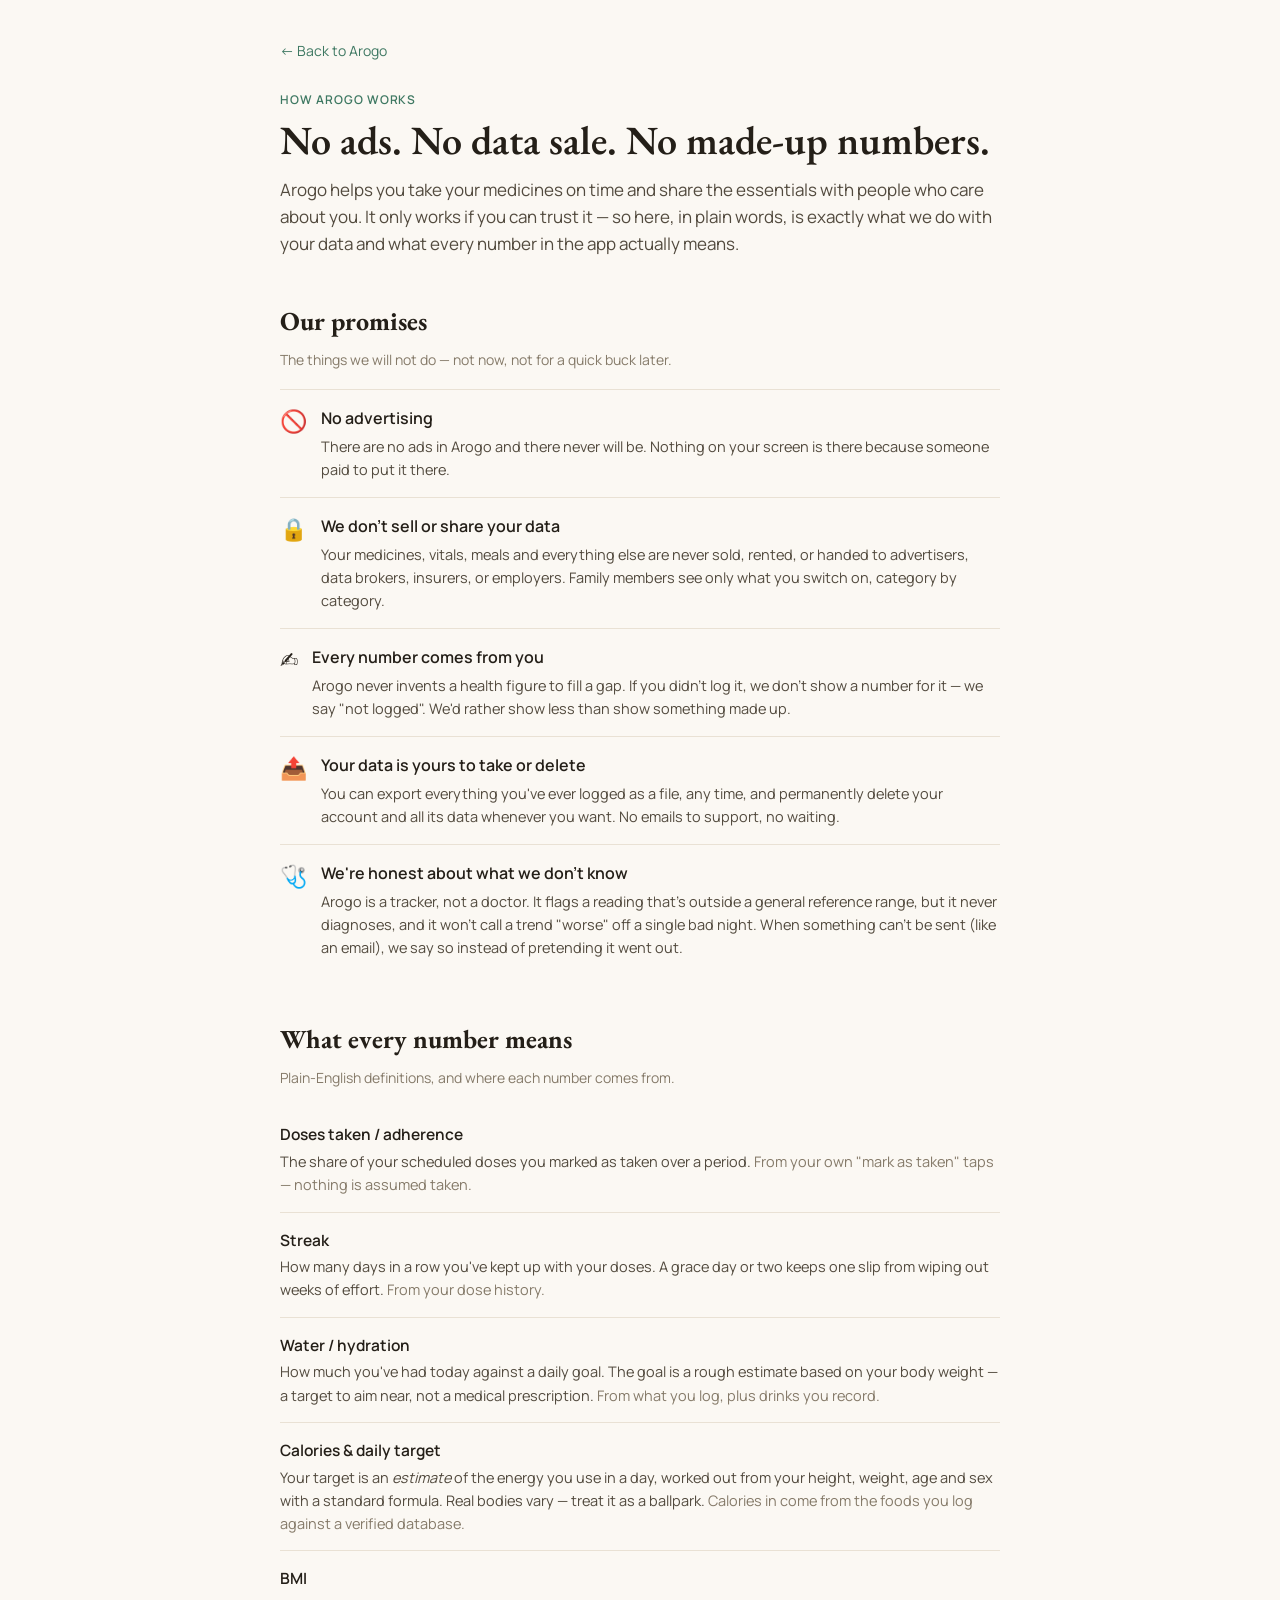
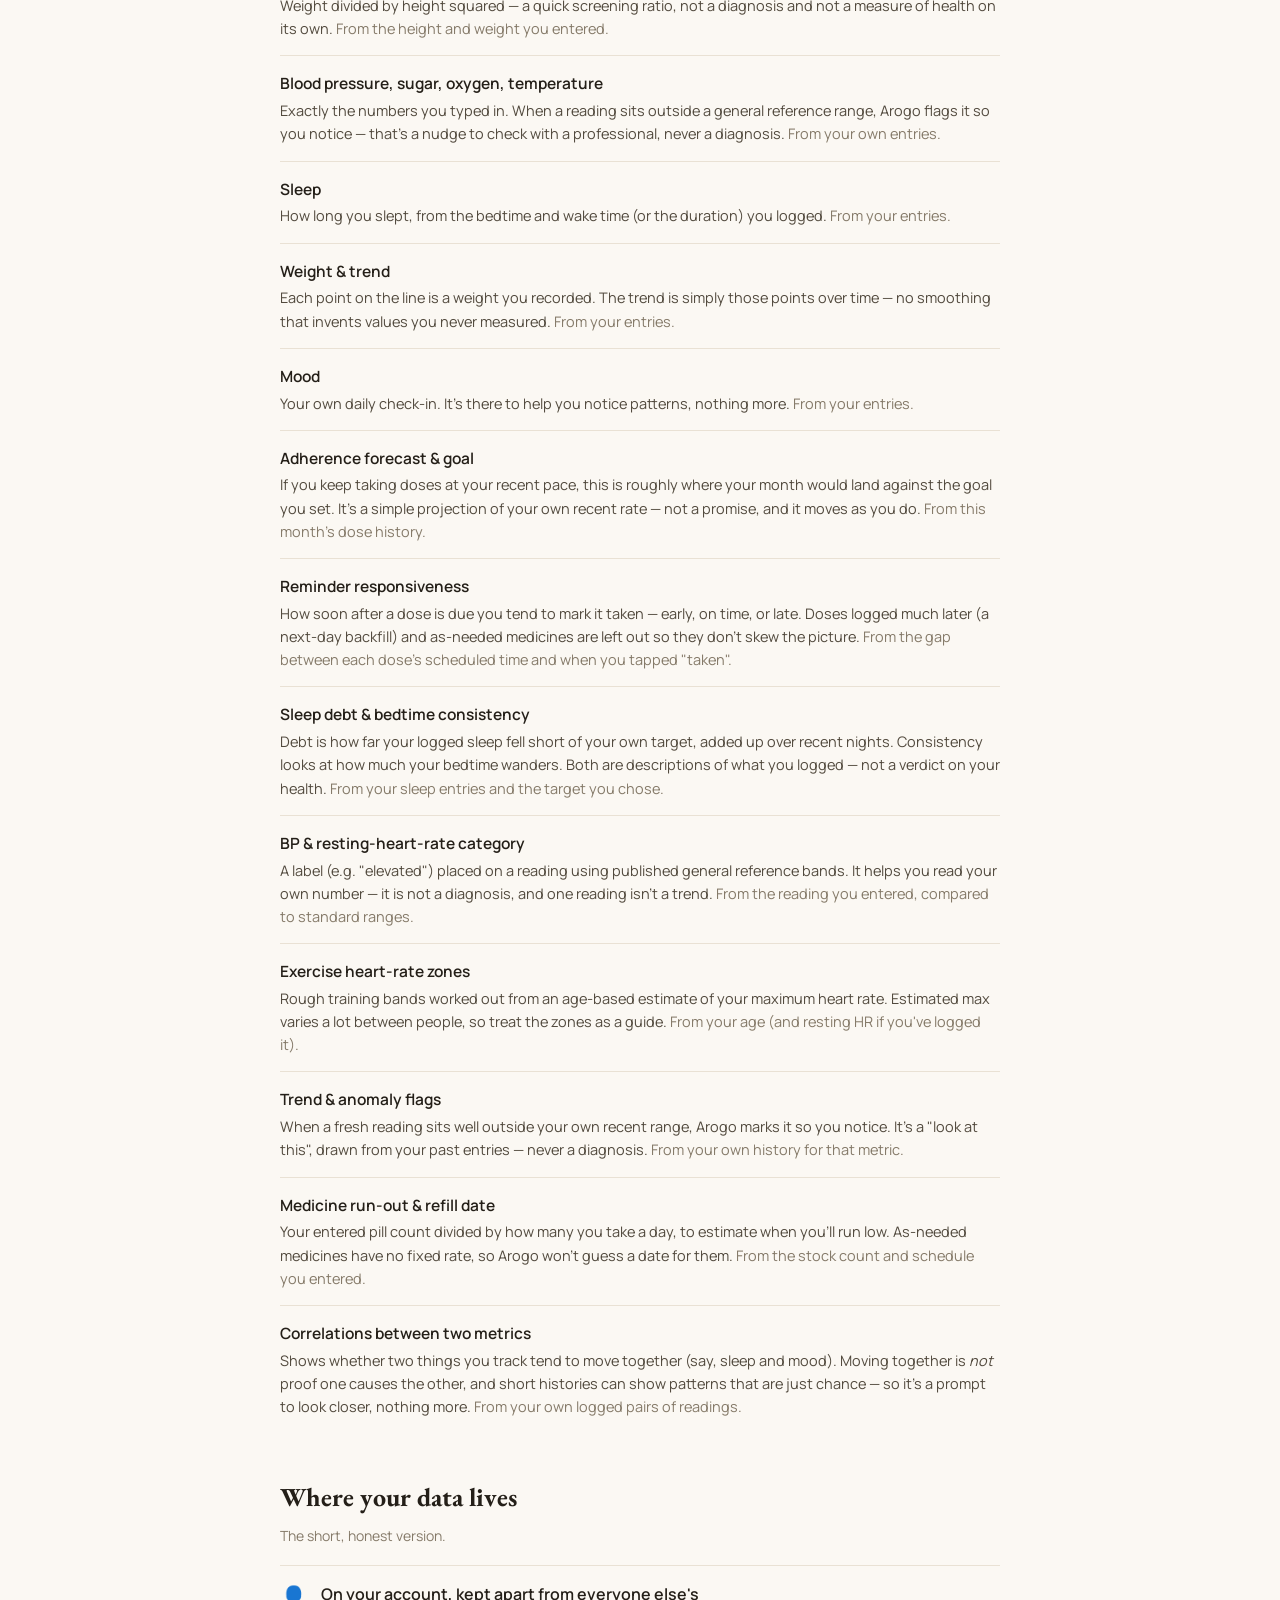
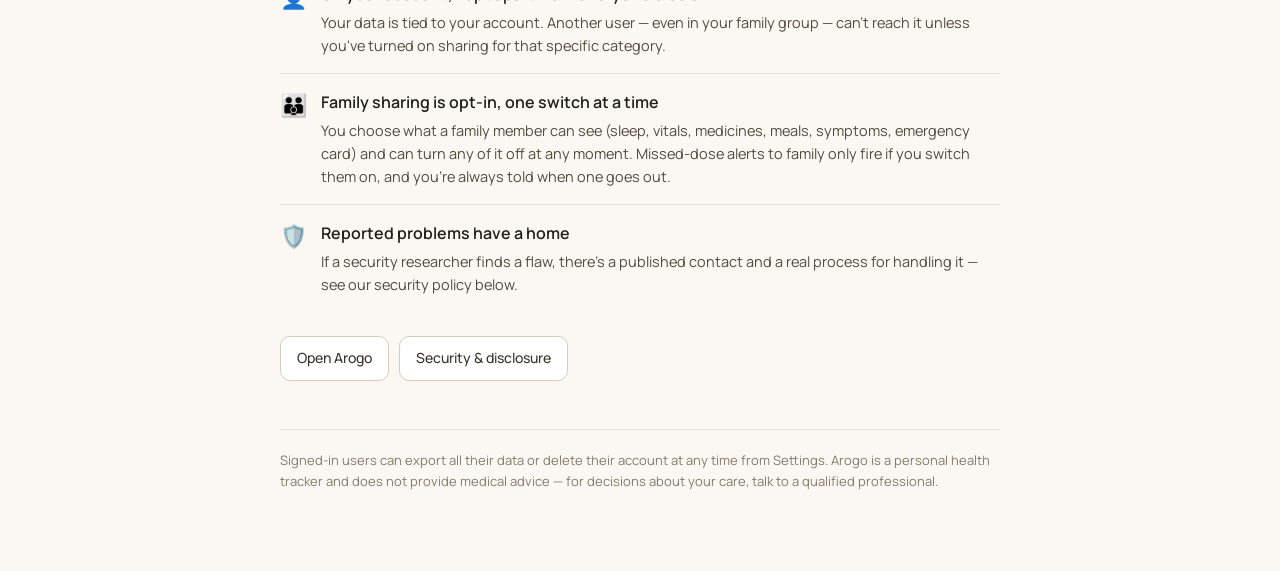
==== commit 4ce004f6: "Guided iOS install moment + in-app transparency link #85 (iOS install): the install nudge gave iOS a" ====
--- a/templates/how_it_works.html
+++ b/templates/how_it_works.html
@@ -133,6 +133,43 @@
     <div class="hiw-term"><dt>Mood</dt>
       <dd>Your own daily check-in. It's there to help you notice patterns, nothing more.
       <span class="src">From your entries.</span></dd></div>
+    <div class="hiw-term"><dt>Adherence forecast &amp; goal</dt>
+      <dd>If you keep taking doses at your recent pace, this is roughly where your month
+      would land against the goal you set. It's a simple projection of your own recent
+      rate — not a promise, and it moves as you do.
+      <span class="src">From this month's dose history.</span></dd></div>
+    <div class="hiw-term"><dt>Reminder responsiveness</dt>
+      <dd>How soon after a dose is due you tend to mark it taken — early, on time, or late.
+      Doses logged much later (a next-day backfill) and as-needed medicines are left out so
+      they don't skew the picture.
+      <span class="src">From the gap between each dose's scheduled time and when you tapped "taken".</span></dd></div>
+    <div class="hiw-term"><dt>Sleep debt &amp; bedtime consistency</dt>
+      <dd>Debt is how far your logged sleep fell short of your own target, added up over
+      recent nights. Consistency looks at how much your bedtime wanders. Both are
+      descriptions of what you logged — not a verdict on your health.
+      <span class="src">From your sleep entries and the target you chose.</span></dd></div>
+    <div class="hiw-term"><dt>BP &amp; resting-heart-rate category</dt>
+      <dd>A label (e.g. "elevated") placed on a reading using published general reference
+      bands. It helps you read your own number — it is not a diagnosis, and one reading
+      isn't a trend.
+      <span class="src">From the reading you entered, compared to standard ranges.</span></dd></div>
+    <div class="hiw-term"><dt>Exercise heart-rate zones</dt>
+      <dd>Rough training bands worked out from an age-based estimate of your maximum heart
+      rate. Estimated max varies a lot between people, so treat the zones as a guide.
+      <span class="src">From your age (and resting HR if you've logged it).</span></dd></div>
+    <div class="hiw-term"><dt>Trend &amp; anomaly flags</dt>
+      <dd>When a fresh reading sits well outside your own recent range, Arogo marks it so you
+      notice. It's a "look at this", drawn from your past entries — never a diagnosis.
+      <span class="src">From your own history for that metric.</span></dd></div>
+    <div class="hiw-term"><dt>Medicine run-out &amp; refill date</dt>
+      <dd>Your entered pill count divided by how many you take a day, to estimate when you'll
+      run low. As-needed medicines have no fixed rate, so Arogo won't guess a date for them.
+      <span class="src">From the stock count and schedule you entered.</span></dd></div>
+    <div class="hiw-term"><dt>Correlations between two metrics</dt>
+      <dd>Shows whether two things you track tend to move together (say, sleep and mood).
+      Moving together is <em>not</em> proof one causes the other, and short histories can show
+      patterns that are just chance — so it's a prompt to look closer, nothing more.
+      <span class="src">From your own logged pairs of readings.</span></dd></div>
   </dl>
 
   <!-- ── Data handling ── -->
--- a/static/css/style.css
+++ b/static/css/style.css
@@ -96,7 +96,530 @@
 .panel-link { font-size:12.5px; color:var(--teal-600); text-decoration:none; }
 .panel-link:hover { text-decoration:underline; }
 .panel-badge { font-size:10.5px; padding:3px 9px; border-radius:99px; background:var(--teal-50); color:var(--teal-700); font-weight:500; }
+/* Trust line on the private "diary" tabs (journal/mood, cycle) — reassures a
+   young user their innermost logs stay theirs, even from a managing caregiver. */
+.privacy-note { font-size:12px; line-height:1.5; color:var(--teal-700); background:var(--teal-50);
+  border:1px solid var(--teal-100,#d3e4dc); border-radius:9px; padding:8px 12px; margin:0 0 14px; }
+
+/* Mood-trigger chips in the journal composer + on saved cards */
+.composer-triggers { padding:2px 2px 10px; }
+.composer-triggers .composer-label { display:block; margin-bottom:7px; }
+.trigger-chips { display:flex; flex-wrap:wrap; gap:6px; }
+.trigger-chip { font-size:12px; padding:5px 11px; border-radius:99px; cursor:pointer;
+  background:var(--gray-50); border:1px solid var(--gray-100,#e5e7eb); color:var(--gray-600);
+  transition:all .12s; }
+.trigger-chip:hover { border-color:var(--teal-300,#8fbfaa); }
+.trigger-chip.selected { background:var(--teal-50); border-color:var(--teal-500,#3E7862);
+  color:var(--teal-700); font-weight:500; }
+.thought-triggers { display:flex; flex-wrap:wrap; gap:5px; margin-top:8px; }
+.trigger-badge { font-size:11px; padding:2px 8px; border-radius:99px;
+  background:var(--gray-50); color:var(--gray-500); }
+
+/* Trigger-pattern insight above the feed */
+.trigger-insight { font-size:12.5px; line-height:1.5; color:var(--gray-600);
+  background:var(--amber-50,#fdf6ec); border:1px solid var(--amber-100,#f5e6c8);
+  border-radius:9px; padding:8px 12px; margin:0 0 14px; }
+
+/* Breathing / grounding tool */
+.breathe-overlay { position:fixed; inset:0; background:rgba(20,18,16,.72); z-index:9999;
+  display:flex; flex-direction:column; align-items:center; justify-content:center; gap:26px; }
+.breathe-circle { width:150px; height:150px; border-radius:50%;
+  background:radial-gradient(circle at 40% 35%, var(--teal-300,#8fbfaa), var(--teal-600,#356b56));
+  display:flex; align-items:center; justify-content:center; color:#fff; font-size:15px; font-weight:600;
+  transition:transform 4s ease-in-out; box-shadow:0 0 60px rgba(62,120,98,.5); }
+.breathe-circle.inhale { transform:scale(1.5); }
+.breathe-circle.exhale { transform:scale(1); }
+.breathe-caption { color:#fff; font-size:14px; opacity:.85; }
+.breathe-close { color:#fff; background:transparent; border:1px solid rgba(255,255,255,.5);
+  border-radius:99px; padding:8px 20px; font-size:13px; cursor:pointer; }
+@media (prefers-reduced-motion: reduce) { .breathe-circle { transition:none; } }
+
+/* Body-recomposition read — weight + body-fat + protein, honestly combined */
+.recomp-card { border-left:3px solid var(--teal-500,#3E7862); }
+.recomp-head { display:flex; gap:12px; align-items:flex-start; }
+.recomp-emoji { font-size:24px; line-height:1; }
+.recomp-title { font-size:15px; font-weight:700; color:var(--gray-800,#2b2a27); }
+.recomp-sub { font-size:13px; color:var(--gray-500); line-height:1.5; margin-top:3px; }
+.recomp-stats { display:flex; gap:22px; flex-wrap:wrap; margin:14px 0 4px; }
+.recomp-stat b { display:block; font-size:17px; font-weight:700; color:var(--teal-700); }
+.recomp-stat span { font-size:11px; color:var(--gray-400); text-transform:uppercase; letter-spacing:.03em; }
+.recomp-window { font-size:11px; color:var(--gray-400); margin-top:10px; }
+
+/* Cycle: regularity note + symptom logging */
+.cycle-regularity { font-size:12.5px; line-height:1.5; color:var(--gray-700);
+  background:var(--amber-50,#fdf6ec); border:1px solid var(--amber-100,#f5e6c8);
+  border-radius:9px; padding:9px 12px; margin:12px 0; }
+.cycle-symptoms { margin:14px 0; padding-top:14px; border-top:1px solid var(--gray-50,#f1efe9); }
+.cycle-symptoms .composer-label { display:block; margin-bottom:8px; font-size:12px; color:var(--gray-500); }
+.cycle-flow-row { display:flex; align-items:center; gap:6px; flex-wrap:wrap; margin-top:4px; }
+.cycle-flow-label { font-size:12px; color:var(--gray-500); margin-right:2px; }
+.flow-btn { font-size:12px; padding:4px 12px; border-radius:99px; cursor:pointer;
+  background:var(--gray-50); border:1px solid var(--gray-100,#e5e7eb); color:var(--gray-600); }
+.flow-btn.selected { background:#F6E1D4; border-color:var(--purple-500,#D07D4E);
+  color:var(--purple-600,#b5632f); font-weight:500; }
+.cycle-sym-summary { font-size:12px; color:var(--gray-500); margin-top:12px; }
+
+/* Peer streak-share button on the adherence streak banner */
+.adh-streak-share { margin-left:auto; font-size:11px; padding:3px 12px; border-radius:99px;
+  cursor:pointer; background:rgba(255,255,255,.25); border:1px solid rgba(255,255,255,.5);
+  color:inherit; white-space:nowrap; }
+.adh-streak-share:hover { background:rgba(255,255,255,.4); }
+
+/* Lab results */
+.lab-note { font-size:12px; line-height:1.5; color:var(--gray-500); background:var(--gray-50);
+  border-radius:9px; padding:9px 12px; margin:6px 0 14px; }
+.lab-form { display:flex; gap:8px; flex-wrap:wrap; align-items:center; }
+.lab-form select { max-width:280px; }
+.lab-unit { font-size:13px; color:var(--gray-400); min-width:34px; }
+.lab-row { display:flex; align-items:center; gap:12px; padding:10px 0; border-bottom:1px solid var(--gray-50); }
+.lab-row:last-child { border-bottom:none; }
+.lab-row-main { flex:1; min-width:140px; }
+.lab-name { font-size:14px; font-weight:600; display:flex; align-items:center; gap:8px; flex-wrap:wrap; }
+.lab-meta { font-size:11.5px; color:var(--gray-400); margin-top:2px; }
+.lab-value { font-size:18px; font-weight:700; color:var(--gray-700); white-space:nowrap; }
+.lab-value.lab-high { color:#B45309; } .lab-value.lab-low { color:#2563EB; } .lab-value.lab-ok { color:var(--teal-600); }
+.lab-value-unit { font-size:11px; font-weight:500; color:var(--gray-400); margin-left:3px; }
+.lab-badge { font-size:10px; font-weight:600; padding:2px 8px; border-radius:99px; }
+.lab-badge.lab-ok   { background:var(--teal-50); color:var(--teal-700); }
+.lab-badge.lab-high { background:#FEF3E2; color:#B45309; }
+.lab-badge.lab-low  { background:#E7F0FE; color:#2563EB; }
+.lab-trend { padding:6px 0 12px; }
+.lab-trend-wrap { background:var(--gray-25,#faf8f4); border-radius:10px; padding:10px 12px; }
+.lab-trend-svg { width:100%; height:90px; display:block; }
+.lab-trend-legend, .lab-trend-single { font-size:11.5px; color:var(--gray-400); margin-top:6px; }
+.lab-trend-single { padding:8px 12px; }
+
+/* Health spending */
+.spend-form { display:flex; gap:8px; flex-wrap:wrap; align-items:center; }
+.spend-monthnav { display:flex; align-items:center; gap:14px; justify-content:center; margin-bottom:12px; }
+.spend-month { font-size:14px; font-weight:600; color:var(--gray-700); min-width:150px; text-align:center; }
+.spend-hero { text-align:center; }
+.spend-oop { font-size:34px; font-weight:800; color:var(--teal-700); letter-spacing:-.5px; }
+.spend-oop-label { font-size:12px; color:var(--gray-400); text-transform:uppercase; letter-spacing:.04em; margin-top:2px; }
+.spend-covered { font-size:12.5px; color:var(--gray-500); margin-top:8px; }
+.spend-trend { display:flex; gap:8px; align-items:flex-end; justify-content:center; margin-top:16px; height:64px; }
+.spend-trend-col { display:flex; flex-direction:column; align-items:center; gap:4px; }
+.spend-trend-bar { width:26px; background:var(--teal-200,#AECEC0); border-radius:4px 4px 0 0; }
+.spend-trend-lbl { font-size:10px; color:var(--gray-400); }
+.spend-cat-row { display:flex; align-items:center; gap:12px; padding:6px 0; }
+.spend-cat-name { font-size:13px; min-width:150px; }
+.spend-cat-bar { flex:1; height:8px; background:var(--gray-50); border-radius:99px; overflow:hidden; }
+.spend-cat-fill { height:100%; background:var(--teal-400,#6FA891); border-radius:99px; }
+.spend-cat-amt { font-size:13px; font-weight:600; color:var(--gray-700); min-width:64px; text-align:right; }
+.spend-row { display:flex; align-items:center; gap:12px; padding:9px 0; border-bottom:1px solid var(--gray-50); }
+.spend-row:last-child { border-bottom:none; }
+.spend-row-main { flex:1; min-width:140px; }
+.spend-row-title { font-size:13.5px; font-weight:500; }
+.spend-row-meta { font-size:11.5px; color:var(--gray-400); margin-top:2px; }
+.spend-row-amt { font-size:15px; font-weight:700; color:var(--gray-700); white-space:nowrap; }
+
+/* Records vault: document-type filter chips + visit-pack button */
+.doc-type-bar { display:flex; align-items:center; gap:12px; margin:4px 0 16px; flex-wrap:wrap; }
+.doc-type-chips { display:flex; gap:6px; flex-wrap:wrap; flex:1; }
+.doc-type-chip { font-size:12.5px; padding:5px 12px; border-radius:99px; cursor:pointer;
+  background:var(--gray-50); border:1px solid var(--gray-100,#e5e7eb); color:var(--gray-600); }
+.doc-type-chip:hover { border-color:var(--teal-300,#8fbfaa); }
+.doc-type-chip.active { background:var(--teal-500,#3E7862); border-color:var(--teal-500,#3E7862); color:#fff; }
+
+/* Condition dashboards */
+.cond-grid { display:grid; grid-template-columns:repeat(auto-fill,minmax(220px,1fr)); gap:14px; }
+.cond-card { text-align:left; background:var(--gray-0,#fff); border:1px solid var(--gray-100,#e5e7eb);
+  border-radius:14px; padding:18px; cursor:pointer; display:flex; flex-direction:column; gap:6px; transition:all .12s; }
+.cond-card:hover { border-color:var(--teal-400,#6FA891); box-shadow:var(--shadow-sm); transform:translateY(-1px); }
+.cond-emoji { font-size:26px; } .cond-emoji-lg { font-size:34px; }
+.cond-name { font-size:15px; font-weight:700; color:var(--gray-800); }
+.cond-blurb { font-size:12px; color:var(--gray-400); line-height:1.5; }
+.cond-head { display:flex; gap:14px; align-items:center; }
+.cond-title { font-size:18px; font-weight:800; }
+.cond-sub { font-size:13px; color:var(--gray-500); margin-top:2px; }
+.cond-section-title { font-size:12px; font-weight:700; text-transform:uppercase; letter-spacing:.05em; color:var(--gray-400); margin-bottom:12px; }
+.cond-metrics { display:grid; grid-template-columns:repeat(auto-fill,minmax(150px,1fr)); gap:12px; }
+.cond-metric { background:var(--gray-25,#faf8f4); border-radius:11px; padding:12px 14px; }
+.cond-metric.cond-missing { opacity:.7; }
+.cond-metric-name { font-size:12.5px; font-weight:600; display:flex; align-items:center; gap:6px; flex-wrap:wrap; }
+.cond-metric-val { font-size:22px; font-weight:800; margin-top:4px; color:var(--gray-800); }
+.cond-metric-val.lab-high { color:#B45309; } .cond-metric-val.lab-low { color:#2563EB; } .cond-metric-val.lab-ok { color:var(--teal-600); }
+.cond-metric-unit { font-size:11px; font-weight:500; color:var(--gray-400); margin-left:3px; }
+.cond-metric-meta { font-size:10.5px; color:var(--gray-400); margin-top:3px; }
+.cond-metric-empty { font-size:12px; color:var(--gray-400); margin-top:6px; }
+.cond-meds { display:flex; flex-wrap:wrap; gap:8px; }
+.cond-med { font-size:13px; background:var(--teal-50); color:var(--teal-700); border-radius:99px; padding:5px 12px; }
+.cond-empty-line { font-size:13px; color:var(--gray-400); line-height:1.5; }
+.cond-cycle-reg { font-size:13.5px; color:var(--gray-700); line-height:1.5; }
+
+/* Immunizations */
+.vax-form { display:flex; gap:8px; flex-wrap:wrap; align-items:center; }
+.vax-due-banner { background:var(--amber-50,#fdf6ec); border:1px solid var(--amber-100,#f5e6c8);
+  border-radius:12px; padding:14px 16px; margin-bottom:16px; }
+.vax-due-title { font-size:14px; font-weight:700; margin-bottom:8px; }
+.vax-due-row { display:flex; justify-content:space-between; font-size:13px; padding:3px 0; gap:12px; }
+.vax-due-when { color:var(--gray-500); white-space:nowrap; }
+.vax-due-when.vax-overdue { color:#B4443A; font-weight:600; }
+.vax-due-note { font-size:11px; color:var(--gray-400); margin-top:8px; }
+.vax-row { display:flex; align-items:flex-start; gap:12px; padding:10px 0; border-bottom:1px solid var(--gray-50); flex-wrap:wrap; }
+.vax-row:last-child { border-bottom:none; }
+.vax-row-main { flex:1; min-width:150px; }
+.vax-name { font-size:14px; font-weight:600; }
+.vax-count { font-size:11px; color:var(--teal-600); background:var(--teal-50); border-radius:99px; padding:1px 7px; }
+.vax-meta { font-size:11.5px; color:var(--gray-400); margin-top:2px; }
+.vax-doses { display:flex; flex-wrap:wrap; gap:6px; }
+.vax-dose-chip { font-size:11.5px; background:var(--gray-50); border-radius:99px; padding:3px 9px; color:var(--gray-600); display:inline-flex; align-items:center; gap:5px; }
+.vax-dose-x { border:none; background:transparent; color:var(--gray-300); cursor:pointer; font-size:11px; padding:0; }
+.vax-dose-x:hover { color:#DC2626; }
+
+/* Health timeline */
+.tl-filter { display:flex; gap:6px; flex-wrap:wrap; margin-bottom:16px; }
+.tl-chip { font-size:12.5px; padding:5px 12px; border-radius:99px; cursor:pointer;
+  background:var(--gray-50); border:1px solid var(--gray-100,#e5e7eb); color:var(--gray-600); }
+.tl-chip:hover { border-color:var(--teal-300,#8fbfaa); }
+.tl-chip.active { background:var(--teal-500,#3E7862); border-color:var(--teal-500,#3E7862); color:#fff; }
+.tl-chip.tl-clear { color:var(--gray-400); }
+.tl-month-label { font-size:12px; font-weight:700; text-transform:uppercase; letter-spacing:.05em;
+  color:var(--gray-400); margin:16px 0 8px; padding-left:2px; }
+.tl-month { position:relative; padding-left:8px; }
+.tl-event { display:flex; align-items:flex-start; gap:12px; padding:8px 0; position:relative; }
+.tl-dot { width:26px; height:26px; border-radius:50%; flex-shrink:0; display:flex; align-items:center;
+  justify-content:center; font-size:12px; color:#fff; z-index:1; }
+.tl-month .tl-event:not(:last-child) .tl-dot::after { content:''; position:absolute; left:12px; top:26px;
+  width:2px; height:calc(100% - 18px); background:var(--gray-100,#e5e7eb); z-index:0; }
+.tl-body { flex:1; min-width:0; }
+.tl-title { font-size:14px; font-weight:600; color:var(--gray-800); }
+.tl-detail { font-size:12.5px; color:var(--gray-500); margin-top:1px; }
+.tl-date { font-size:11.5px; color:var(--gray-400); white-space:nowrap; padding-top:4px; }
+.tl-more { font-size:12px; color:var(--gray-400); text-align:center; margin-top:14px; }
+
+/* Dependents / family profiles */
+.dep-form, .dep-rec-form { display:flex; gap:8px; flex-wrap:wrap; align-items:center; }
+.dep-grid { display:grid; grid-template-columns:repeat(auto-fill,minmax(240px,1fr)); gap:12px; }
+.dep-card { display:flex; align-items:center; gap:12px; text-align:left; background:var(--gray-0,#fff);
+  border:1px solid var(--gray-100,#e5e7eb); border-radius:14px; padding:14px 16px; cursor:pointer; transition:all .12s; }
+.dep-card:hover { border-color:var(--teal-400,#6FA891); box-shadow:var(--shadow-sm); }
+.dep-avatar { width:42px; height:42px; border-radius:50%; background:var(--teal-50); display:flex;
+  align-items:center; justify-content:center; font-size:20px; flex-shrink:0; }
+.dep-avatar--lg { width:54px; height:54px; font-size:26px; }
+.dep-card-body { flex:1; min-width:0; }
+.dep-card-name { font-size:15px; font-weight:700; color:var(--gray-800); }
+.dep-age, .dep-detail-rel .dep-age { font-size:11px; color:var(--gray-400); font-weight:500; }
+.dep-card-rel { font-size:12.5px; color:var(--gray-500); margin-top:1px; }
+.dep-counts { display:flex; gap:6px; margin-top:6px; flex-wrap:wrap; }
+.dep-count { font-size:11px; background:var(--gray-50); color:var(--gray-500); border-radius:99px; padding:2px 8px; }
+.dep-chevron { color:var(--gray-300); font-size:20px; }
+.dep-head { display:flex; align-items:center; gap:14px; }
+.dep-detail-name { font-size:18px; font-weight:800; }
+.dep-detail-rel { font-size:13px; color:var(--gray-500); margin-top:2px; }
+.dep-detail-notes { font-size:12.5px; color:var(--gray-500); margin-top:6px; }
+.dep-rec-row { display:flex; align-items:center; gap:12px; padding:8px 0; border-bottom:1px solid var(--gray-50); }
+.dep-rec-row:last-child { border-bottom:none; }
+.dep-rec-main { flex:1; min-width:0; }
+.dep-rec-label { font-size:13.5px; font-weight:500; }
+.dep-rec-detail { font-size:12px; color:var(--gray-400); }
+.dep-rec-date { font-size:11.5px; color:var(--gray-400); white-space:nowrap; }
 .panel-badge--ai { background:linear-gradient(135deg,#F9EBE0,#F6E1D4); color:var(--purple-600); }
+
+/* Personal vital target ranges */
+.vt-note { font-size:12px; color:var(--gray-400); font-style:italic; margin:0 0 10px; }
+.vt-row { display:flex; align-items:center; gap:10px; flex-wrap:wrap; padding:8px 0; border-bottom:1px solid var(--gray-50); }
+.vt-row:last-child { border-bottom:none; }
+.vt-name { flex:1; min-width:120px; font-size:13.5px; font-weight:600; color:var(--gray-700); }
+.vt-unit { font-size:11px; color:var(--gray-400); font-weight:400; }
+.vt-band { font-size:12.5px; color:var(--gray-500); min-width:90px; }
+.vt-none { color:var(--gray-300); font-style:italic; }
+.vt-flag { font-size:11px; font-weight:600; border-radius:99px; padding:1px 8px; }
+.vt-in { background:var(--teal-50); color:var(--teal-700); }
+.vt-below, .vt-above { background:#FBECEA; color:#B4443A; }
+.vt-editor { display:flex; gap:6px; align-items:center; width:100%; margin-top:8px; }
+
+/* Dose-timing hygiene */
+.tc-panel { background:#FBF6EC; border:1px solid #F0E4CC; }
+.tc-head { font-size:13px; font-weight:700; color:var(--gray-700); margin-bottom:8px; }
+.tc-row { display:flex; gap:10px; align-items:baseline; padding:4px 0; font-size:13px; }
+.tc-time { font-weight:700; color:var(--amber-600,#d08700); white-space:nowrap; }
+.tc-detail { color:var(--gray-700); }
+.tc-note { font-size:11px; color:var(--gray-400); font-style:italic; margin-top:8px; line-height:1.5; }
+
+/* Med budget & run-out forecast */
+.mb-hero-grid { display:flex; gap:14px; flex-wrap:wrap; }
+.mb-hero-grid > div { flex:1; min-width:90px; text-align:center; }
+.mb-hero-n { font-size:22px; font-weight:700; color:var(--teal-700); }
+.mb-hero-l { font-size:11.5px; color:var(--gray-400); margin-top:2px; }
+.mb-cost-list { margin-top:14px; }
+.mb-cost-row { display:flex; justify-content:space-between; gap:10px; font-size:13px; padding:5px 0; border-bottom:1px solid var(--gray-50); }
+.mb-cost-row:last-child { border-bottom:none; }
+.mb-run-row { display:flex; align-items:center; gap:12px; padding:8px 0; border-bottom:1px solid var(--gray-50); font-size:13.5px; }
+.mb-run-row:last-child { border-bottom:none; }
+.mb-run-name { flex:1; min-width:0; font-weight:600; color:var(--gray-800); }
+.mb-run-days { color:var(--gray-500); white-space:nowrap; }
+.mb-run-date { color:var(--gray-400); white-space:nowrap; font-size:12px; }
+.mb-run-low .mb-run-days { color:#B4443A; font-weight:600; }
+
+/* Medication dose taper */
+.tp-pick { display:flex; align-items:center; gap:10px; }
+.tp-form { display:flex; gap:8px; flex-wrap:wrap; align-items:center; }
+.tp-timeline { position:relative; }
+.tp-step { display:flex; align-items:center; gap:12px; padding:9px 0; position:relative; }
+.tp-step-dot { width:12px; height:12px; border-radius:50%; background:var(--gray-200,#d1d5db); flex-shrink:0; }
+.tp-step--current .tp-step-dot { background:var(--teal-600,#4C9A5E); box-shadow:0 0 0 4px var(--teal-50,#eef5f1); }
+.tp-step--past { opacity:.55; }
+.tp-step--past .tp-step-dot { background:var(--gray-300,#c7c7c7); }
+.tp-step-main { flex:1; min-width:0; }
+.tp-step-dose { font-size:15px; font-weight:700; color:var(--gray-800); }
+.tp-step--current .tp-step-dose { color:var(--teal-700); }
+.tp-now { font-size:10.5px; font-weight:600; background:var(--teal-50); color:var(--teal-700); border-radius:99px; padding:1px 8px; margin-left:4px; }
+.tp-step-meta { font-size:12px; color:var(--gray-400); margin-top:1px; }
+.tp-ov-head { font-size:12px; font-weight:700; text-transform:uppercase; letter-spacing:.03em; color:var(--gray-500); margin-bottom:8px; }
+.tp-ov-row { display:flex; justify-content:space-between; gap:10px; font-size:13.5px; padding:6px 0; cursor:pointer; border-bottom:1px solid var(--gray-50); }
+.tp-ov-row:last-child { border-bottom:none; }
+.tp-ov-row:hover { color:var(--teal-700); }
+.tp-ov-dose { color:var(--gray-500); font-weight:600; }
+
+/* Meal planner + grocery list */
+.mp-form { display:flex; gap:8px; flex-wrap:wrap; align-items:center; }
+.mp-day--today { border-left:3px solid var(--teal-500,#4C9A5E); }
+.mp-day-head { font-size:14px; font-weight:700; color:var(--gray-800); margin-bottom:8px; }
+.mp-today-tag { font-size:11px; font-weight:600; color:var(--teal-700); }
+.mp-slot { margin-bottom:8px; }
+.mp-slot:last-child { margin-bottom:0; }
+.mp-slot-head { font-size:11.5px; font-weight:600; color:var(--gray-500); margin-bottom:3px; }
+.mp-item { display:flex; align-items:center; justify-content:space-between; gap:8px; font-size:13.5px;
+  color:var(--gray-700); padding:3px 0 3px 14px; }
+.mp-day-empty { font-size:12.5px; color:var(--gray-300); font-style:italic; }
+.mp-grocery-head { font-size:13px; font-weight:700; color:var(--gray-700); margin-bottom:8px; }
+.mp-grocery-row { display:flex; justify-content:space-between; gap:10px; font-size:13.5px; padding:5px 0;
+  border-bottom:1px solid var(--gray-50); }
+.mp-grocery-row:last-child { border-bottom:none; }
+.mp-grocery-qty { color:var(--gray-500); font-weight:600; white-space:nowrap; }
+
+/* Family health calendar (upcoming) */
+.upc-summary { font-size:12.5px; color:var(--gray-500); margin-bottom:12px; }
+.upc-summary-overdue { color:#B4443A; font-weight:600; }
+.upc-bucket-head { font-size:12px; font-weight:700; letter-spacing:.03em; text-transform:uppercase;
+  color:var(--gray-500); margin-bottom:8px; }
+.upc-item { display:flex; align-items:center; gap:12px; padding:9px 0; border-bottom:1px solid var(--gray-50); }
+.upc-item:last-child { border-bottom:none; }
+.upc-icon { font-size:19px; flex-shrink:0; width:26px; text-align:center; }
+.upc-main { flex:1; min-width:0; }
+.upc-title { font-size:14px; font-weight:600; color:var(--gray-800); }
+.upc-sub { font-size:12px; color:var(--gray-400); margin-top:1px; }
+.upc-who { font-size:11px; font-weight:600; background:#EFEAF7; color:var(--purple-600,#7c5cbf);
+  border-radius:99px; padding:1px 8px; margin-left:4px; }
+.upc-when { font-size:12px; font-weight:600; color:var(--gray-400); white-space:nowrap; }
+.upc-when.upc-overdue { color:#B4443A; }
+.upc-when.upc-today, .upc-when.upc-soon { color:var(--amber-600,#d08700); }
+
+/* Allergy & reactions log */
+.alg-form { display:flex; gap:8px; flex-wrap:wrap; align-items:center; }
+.alg-card--severe { border-left:3px solid #B4443A; }
+.alg-head { display:flex; align-items:flex-start; gap:10px; }
+.alg-allergen { font-size:15px; font-weight:700; color:var(--gray-800); }
+.alg-meta { font-size:12.5px; color:var(--gray-500); margin-top:2px; }
+.alg-notes { font-size:12.5px; color:var(--gray-400); margin-top:4px; }
+.alg-badge { font-size:11px; font-weight:600; border-radius:99px; padding:2px 9px; }
+.alg-severe { background:#FBECEA; color:#B4443A; }
+.alg-moderate { background:#FBF3E2; color:var(--amber-600,#d08700); }
+.alg-mild { background:var(--gray-50); color:var(--gray-500); }
+
+/* Insurance claims */
+.clm-form { display:flex; gap:8px; flex-wrap:wrap; align-items:center; }
+.clm-hero-grid { display:flex; gap:14px; flex-wrap:wrap; }
+.clm-hero-grid > div { flex:1; min-width:90px; text-align:center; }
+.clm-hero-n { font-size:22px; font-weight:700; color:var(--gray-800); }
+.clm-hero-paid { color:#4C9A5E; }
+.clm-hero-await { color:var(--amber-600,#d08700); }
+.clm-hero-l { font-size:11.5px; color:var(--gray-400); margin-top:2px; }
+.clm-note { font-size:11px; color:var(--gray-400); font-style:italic; margin-top:12px; }
+.clm-card-head { display:flex; align-items:flex-start; gap:10px; }
+.clm-insurer { font-size:15px; font-weight:700; color:var(--gray-800); }
+.clm-meta { font-size:12.5px; color:var(--gray-500); margin-top:2px; }
+.clm-paid { font-size:12.5px; color:var(--gray-500); margin-top:2px; }
+.clm-notes { font-size:12.5px; color:var(--gray-400); margin-top:8px; }
+.clm-badge { font-size:11px; font-weight:600; border-radius:99px; padding:2px 9px; }
+.clm-pending { background:#E7F0F7; color:var(--blue-600,#2b6cb0); }
+.clm-partial { background:#FBF3E2; color:var(--amber-600,#d08700); }
+.clm-paid.clm-badge { background:var(--teal-50); color:var(--teal-700); }
+.clm-rejected { background:#FBECEA; color:#B4443A; }
+
+/* Prescription library */
+.rx-form { display:flex; gap:10px; flex-wrap:wrap; align-items:flex-end; }
+.rx-field { display:flex; flex-direction:column; gap:3px; font-size:11px; color:var(--gray-500); }
+.rx-med-label { font-size:12px; font-weight:600; color:var(--gray-500); margin:12px 0 6px; }
+.rx-med-picker { display:flex; flex-wrap:wrap; gap:8px; }
+.rx-med-chk { display:inline-flex; align-items:center; gap:5px; font-size:13px; background:var(--gray-50);
+  border:1px solid var(--gray-100,#e5e7eb); border-radius:99px; padding:5px 12px; cursor:pointer; }
+.rx-med-chk:has(input:checked) { border-color:var(--teal-400); background:var(--teal-50); color:var(--teal-700); }
+.rx-card-head { display:flex; align-items:flex-start; gap:10px; }
+.rx-prescriber { font-size:15px; font-weight:700; color:var(--gray-800); }
+.rx-meta { font-size:12.5px; color:var(--gray-500); margin-top:2px; }
+.rx-badge { font-size:11px; font-weight:600; border-radius:99px; padding:2px 9px; }
+.rx-expired, .rx-badge.rx-expired { background:#FBECEA; color:#B4443A; }
+.rx-expiring, .rx-badge.rx-expiring { background:#FBF3E2; color:var(--amber-600,#d08700); }
+.rx-valid.rx-badge { background:var(--teal-50); color:var(--teal-700); }
+.rx-expiry-txt.rx-expired { color:#B4443A; font-weight:600; }
+.rx-expiry-txt.rx-expiring { color:var(--amber-600,#d08700); font-weight:600; }
+.rx-refill-0 { color:#B4443A; font-weight:600; }
+.rx-meds { display:flex; flex-wrap:wrap; gap:6px; margin-top:10px; padding-left:0; }
+.rx-med-chip { font-size:12px; background:var(--gray-50); border-radius:8px; padding:3px 9px; color:var(--gray-700); }
+.rx-notes { font-size:12.5px; color:var(--gray-400); margin-top:8px; }
+.rx-note { font-size:12.5px; color:var(--gray-400); font-style:italic; }
+
+/* Lab recheck reminders */
+.lrc-panel { background:#FBF6EC; border:1px solid #F0E4CC; }
+.lrc-head { font-size:13px; font-weight:700; color:var(--gray-700); margin-bottom:8px; }
+.lrc-item { display:flex; align-items:center; gap:10px; flex-wrap:wrap; padding:5px 0; font-size:13px; }
+.lrc-name { font-weight:600; color:var(--gray-800); }
+.lrc-when { font-weight:600; }
+.lrc-due .lrc-when { color:#B4443A; }
+.lrc-soon .lrc-when { color:var(--amber-600,#d08700); }
+.lrc-typical { font-size:11.5px; color:var(--gray-400); margin-left:auto; }
+.lrc-note { font-size:11px; color:var(--gray-400); font-style:italic; margin-top:8px; }
+.lab-bell-on { filter:none; }
+
+/* My care team (provider directory) */
+.ct-form { display:flex; gap:8px; flex-wrap:wrap; align-items:center; }
+.ct-card-head { display:flex; align-items:center; gap:12px; }
+.ct-avatar { width:40px; height:40px; border-radius:50%; background:var(--teal-50); display:flex;
+  align-items:center; justify-content:center; font-size:19px; flex-shrink:0; }
+.ct-name { font-size:15px; font-weight:700; color:var(--gray-800); }
+.ct-specialty { font-size:12.5px; color:var(--gray-500); margin-top:1px; }
+.ct-card-body { margin-top:8px; display:flex; flex-direction:column; gap:5px; padding-left:52px; }
+.ct-call { font-size:13.5px; color:var(--teal-700); font-weight:600; text-decoration:none; }
+.ct-loc { font-size:12.5px; color:var(--gray-500); }
+.ct-notes { font-size:12.5px; color:var(--gray-400); }
+
+/* Health goals */
+.goal-form { display:flex; gap:8px; flex-wrap:wrap; align-items:center; }
+.goal-unit { font-size:12px; color:var(--gray-400); margin-left:-2px; }
+.goal-card--done { opacity:.66; }
+.goal-head { display:flex; align-items:flex-start; gap:10px; }
+.goal-title { font-size:14.5px; font-weight:700; color:var(--gray-800); }
+.goal-meta { font-size:12px; color:var(--gray-400); margin-top:2px; }
+.goal-badge { font-size:11px; font-weight:600; background:var(--teal-50); color:var(--teal-700);
+  border-radius:99px; padding:2px 9px; white-space:nowrap; }
+.goal-bar { height:8px; border-radius:99px; background:var(--gray-100,#eee); overflow:hidden; margin-top:12px; }
+.goal-fill { height:100%; border-radius:99px; background:linear-gradient(90deg,var(--teal-400),var(--teal-600));
+  transition:width .4s ease; }
+.goal-fill--done { background:linear-gradient(90deg,#7FB98C,#4C9A5E); }
+.goal-progress-label { font-size:12px; color:var(--gray-500); margin-top:6px; }
+.goal-nodata { font-size:12.5px; color:var(--gray-400); font-style:italic; margin-top:10px; }
+.goal-deadline { color:var(--gray-500); }
+.goal-overdue { color:var(--amber-600,#d08700); font-weight:600; }
+
+/* Health review recap */
+.hr-panel { padding: 18px 20px; margin-bottom: 18px;
+  background: linear-gradient(160deg, var(--teal-50, #eef5f1), var(--gray-0, #fff)); }
+.hr-head { display: flex; align-items: center; justify-content: space-between; gap: 12px; flex-wrap: wrap; margin-bottom: 12px; }
+.hr-title { font-family: 'EB Garamond', serif; font-size: 20px; font-weight: 600; color: var(--gray-800); }
+.hr-toggle { display: inline-flex; background: var(--gray-100, #eee); border-radius: 99px; padding: 3px; }
+.hr-tog { border: none; background: transparent; font-size: 12px; padding: 5px 12px; border-radius: 99px; cursor: pointer; color: var(--gray-500); }
+.hr-tog--on { background: var(--gray-0, #fff); color: var(--teal-700); font-weight: 600; box-shadow: var(--shadow-sm); }
+.hr-wins { display: flex; flex-direction: column; gap: 6px; margin-bottom: 14px; }
+.hr-win { font-size: 13.5px; color: var(--gray-700); background: rgba(255,255,255,.6); border-radius: 8px; padding: 7px 11px; }
+.hr-tiles { display: flex; gap: 12px; margin-bottom: 14px; flex-wrap: wrap; }
+.hr-tile { flex: 1; min-width: 90px; background: var(--gray-0, #fff); border: 1px solid var(--gray-100, #e5e7eb); border-radius: 12px; padding: 12px; text-align: center; }
+.hr-tile-n { font-size: 22px; font-weight: 700; color: var(--teal-700); }
+.hr-tile-l { font-size: 11px; color: var(--gray-400); margin-top: 2px; }
+.hr-sub { font-size: 12px; font-weight: 700; letter-spacing: .03em; text-transform: uppercase; color: var(--gray-500); margin: 6px 0 8px; }
+.hr-vitals { display: grid; grid-template-columns: repeat(auto-fill, minmax(130px, 1fr)); gap: 10px; margin-bottom: 6px; }
+.hr-vital { background: var(--gray-0, #fff); border: 1px solid var(--gray-100, #e5e7eb); border-radius: 12px; padding: 10px 12px; }
+.hr-vital-label { font-size: 11.5px; color: var(--gray-400); }
+.hr-vital-val { font-size: 16px; font-weight: 600; color: var(--gray-800); margin-top: 2px; }
+.hr-vital-unit { font-size: 11px; color: var(--gray-400); font-weight: 400; }
+.hr-vital-dir { font-size: 11px; color: var(--gray-400); margin-top: 1px; }
+.hr-goals { display: flex; flex-direction: column; gap: 10px; }
+.hr-goal { background: var(--gray-0, #fff); border: 1px solid var(--gray-100, #e5e7eb); border-radius: 12px; padding: 11px 13px; }
+.hr-goal-top { display: flex; justify-content: space-between; font-size: 13.5px; font-weight: 600; color: var(--gray-800); }
+.hr-goal-pct { color: var(--teal-700); }
+.hr-goal-meta { font-size: 11.5px; color: var(--gray-400); margin-top: 5px; }
+.hr-goal-nodata { font-size: 12px; color: var(--gray-400); font-style: italic; margin-top: 5px; }
+.hr-empty { font-size: 13px; color: var(--gray-400); padding: 8px 0; }
+
+/* Fasting tracker */
+.fast-live { background:linear-gradient(160deg,var(--teal-50,#eef5f1),var(--gray-0,#fff)); }
+.fast-target-lbl { font-size:12px; font-weight:600; letter-spacing:.06em; text-transform:uppercase; color:var(--teal-600); }
+.fast-clock { font-family:'EB Garamond',serif; font-size:52px; line-height:1.1; color:var(--gray-800); margin-top:4px; }
+.fast-remaining { font-size:13.5px; color:var(--gray-500); }
+.fast-started { font-size:12px; color:var(--gray-400); margin-top:2px; }
+.fast-presets { display:grid; grid-template-columns:repeat(auto-fit,minmax(74px,1fr)); gap:10px; margin-bottom:14px; }
+.fast-preset { border:1px solid var(--gray-100,#e5e7eb); background:var(--gray-0,#fff); border-radius:12px;
+  padding:12px 8px; cursor:pointer; transition:all .12s; }
+.fast-preset:hover { border-color:var(--teal-400); background:var(--teal-50); }
+.fast-preset-lbl { font-size:15px; font-weight:700; color:var(--gray-800); }
+.fast-preset-h { font-size:11px; color:var(--gray-400); margin-top:2px; }
+.fast-custom { display:flex; gap:8px; align-items:center; }
+.fast-stats { display:flex; gap:12px; margin-bottom:16px; }
+.fast-stat { flex:1; background:var(--gray-0,#fff); border:1px solid var(--gray-100,#e5e7eb);
+  border-radius:12px; padding:12px; text-align:center; }
+.fast-stat-n { font-size:20px; font-weight:700; color:var(--teal-700); }
+.fast-stat-l { font-size:11px; color:var(--gray-400); margin-top:2px; }
+.fast-hist-row { display:flex; align-items:center; gap:12px; padding:8px 0; border-bottom:1px solid var(--gray-50); }
+.fast-hist-row:last-child { border-bottom:none; }
+.fast-hist-day { width:64px; font-size:12.5px; color:var(--gray-500); }
+.fast-hist-dur { flex:1; font-size:14px; font-weight:600; color:var(--gray-800); }
+.fast-hit { color:#4C9A5E; font-weight:700; }
+.fast-hist-target { font-size:12px; color:var(--gray-400); }
+.fast-note { font-size:12px; color:var(--gray-400); margin-top:14px; line-height:1.5; }
+
+/* Health ID card */
+.hid-card { max-width:440px; border:1px solid var(--gray-100,#e5e7eb); border-radius:18px; overflow:hidden;
+  background:var(--gray-0,#fff); box-shadow:var(--shadow-sm); }
+.hid-brand { background:linear-gradient(135deg,var(--teal-600),var(--teal-700)); color:#fff;
+  font-size:12px; font-weight:600; letter-spacing:.04em; padding:10px 18px; }
+.hid-name { font-family:'EB Garamond',serif; font-size:26px; font-weight:600; color:var(--gray-800); padding:16px 18px 0; }
+.hid-sub { font-size:13px; color:var(--gray-500); padding:2px 18px 0; }
+.hid-body { padding:14px 18px 4px; }
+.hid-row { display:flex; gap:12px; padding:8px 0; border-bottom:1px solid var(--gray-50); align-items:baseline; }
+.hid-row:last-child { border-bottom:none; }
+.hid-label { width:110px; flex-shrink:0; font-size:11px; font-weight:600; letter-spacing:.04em;
+  text-transform:uppercase; color:var(--gray-400); }
+.hid-value { flex:1; font-size:14px; color:var(--gray-800); }
+.hid-blood { font-weight:700; color:var(--teal-700); }
+.hid-alert { color:#B4443A; font-weight:600; }
+.hid-meds { flex:1; margin:0; padding-left:16px; font-size:14px; color:var(--gray-800); }
+.hid-meds li { margin:1px 0; }
+.hid-emergency { background:#FBF0EE; margin:6px -18px 0; padding:10px 18px; border-bottom:none; }
+.hid-contacts { flex:1; }
+.hid-contact { display:flex; justify-content:space-between; gap:10px; font-size:14px; padding:2px 0; }
+.hid-tel { color:var(--teal-700); font-weight:600; text-decoration:none; }
+.hid-foot { font-size:10.5px; color:var(--gray-400); padding:6px 18px 14px; line-height:1.4; }
+.hid-qr { display:flex; flex-direction:column; align-items:center; padding:6px 18px 4px; }
+.hid-qr-img { width:120px; height:120px; }
+.hid-qr-img svg { width:100%; height:100%; display:block; }
+.hid-qr-cap { font-size:10.5px; color:var(--gray-400,#94A3B8); margin-top:4px; }
+.hid-actions { display:flex; gap:10px; margin-top:16px; flex-wrap:wrap; }
+.hid-empty-note, .fast-note.hid-empty-note { font-size:12.5px; color:var(--gray-400); margin-top:12px; }
+
+/* Shared care plan */
+.cp-form { display:flex; gap:8px; flex-wrap:wrap; align-items:center; }
+.cp-summary { font-size:12.5px; color:var(--gray-400); text-align:right; margin-bottom:10px; }
+.cp-group-head { font-size:12px; font-weight:700; letter-spacing:.03em; color:var(--gray-500);
+  text-transform:uppercase; margin-bottom:8px; }
+.cp-item { display:flex; align-items:flex-start; gap:12px; padding:10px 0; border-bottom:1px solid var(--gray-50); }
+.cp-item:last-child { border-bottom:none; }
+.cp-item--done .cp-item-title { text-decoration:line-through; color:var(--gray-400); }
+.cp-check { flex-shrink:0; width:22px; height:22px; border-radius:6px; border:1.5px solid var(--gray-200,#d1d5db);
+  background:var(--gray-0,#fff); cursor:pointer; color:#fff; font-size:13px; line-height:1; margin-top:1px; transition:all .12s; }
+.cp-check:hover { border-color:var(--teal-400); }
+.cp-check--done { background:var(--teal-600); border-color:var(--teal-600); }
+.cp-main { flex:1; min-width:0; }
+.cp-item-title { font-size:14px; font-weight:600; color:var(--gray-800); }
+.cp-item-detail { font-size:12.5px; color:var(--gray-500); margin-top:2px; }
+.cp-item-meta { display:flex; gap:8px; align-items:center; margin-top:5px; flex-wrap:wrap; }
+.cp-owner { font-size:11px; font-weight:600; border-radius:99px; padding:2px 9px; }
+.cp-owner--me { background:var(--teal-50); color:var(--teal-700); }
+.cp-owner--caregiver { background:#EFEAF7; color:var(--purple-600,#7c5cbf); }
+.cp-owner--doctor { background:#E7F0F7; color:var(--blue-600,#2b6cb0); }
+.cp-review { font-size:11px; color:var(--gray-400); }
+
+/* Print: hide everything, reveal only the ID card. This subtree-visibility
+   pattern doesn't depend on the app's wrapper class names. */
+@media print {
+  body.printing-health-id { background:#fff; }
+  body.printing-health-id * { visibility:hidden !important; }
+  body.printing-health-id #health-id-card,
+  body.printing-health-id #health-id-card * { visibility:visible !important; }
+  body.printing-health-id #health-id-card {
+    position:absolute; left:0; top:0; margin:12mm; box-shadow:none;
+    border:1px solid #999; max-width:none; width:auto; }
+}
 
 /* ── DASHBOARD ── */
 .dash-hero-grid { display:grid; grid-template-columns:repeat(4,1fr); gap:14px; margin-bottom:22px; }
@@ -266,6 +789,163 @@
 .freq-opt input { display:none; }
 .freq-opt:has(input:checked) { border-color:var(--teal-400); background:var(--teal-50); color:var(--teal-700); font-weight:500; }
 
+/* Cycle / period tracking (Body & Vitals view) */
+.cycle-empty { font-size:13.5px; color:var(--gray-500,#6B7280); padding:6px 0 12px; line-height:1.6; }
+.cycle-status { padding:6px 0 12px; display:flex; flex-direction:column; gap:2px; }
+.cycle-status--period { color:#B54E7A; }
+.cycle-big { font-size:22px; font-weight:800; font-family:'EB Garamond',serif; }
+.cycle-sub { font-size:12.5px; color:var(--gray-500,#6B7280); }
+.cycle-stats { display:flex; gap:10px; flex-wrap:wrap; margin:4px 0 14px; }
+.cycle-stat { flex:1; min-width:90px; background:var(--gray-50,#F7F5F2); border-radius:10px; padding:9px 12px; text-align:center; }
+.cycle-stat b { display:block; font-size:16px; color:var(--gray-900,#1a1a1a); }
+.cycle-stat span { font-size:11px; color:var(--gray-500,#6B7280); }
+.cycle-fertile { background:#F0F7F1; border:1px solid #D6E9D8; border-radius:12px; padding:11px 14px; margin:0 0 14px; }
+.cycle-fertile--now { background:#E7F5E9; border-color:#9FD3A6; }
+.cycle-fertile-head { font-size:14px; font-weight:700; color:#2F7A3E; }
+.cycle-fertile-range { font-size:12.5px; color:var(--gray-600,#475569); margin-top:2px; }
+.cycle-fertile-disc { font-size:11px; color:var(--gray-500,#6B7280); margin-top:5px; font-style:italic; }
+.cycle-actions { display:flex; flex-direction:column; gap:8px; }
+.cycle-log-row { display:flex; gap:8px; align-items:center; flex-wrap:wrap; }
+.cycle-history { margin-top:14px; border-top:1px solid var(--gray-100,#EEE); padding-top:10px; }
+.cycle-hist-row { display:flex; align-items:center; justify-content:space-between; gap:10px; font-size:13px; padding:4px 0; color:var(--gray-700,#374151); }
+.cycle-hist-len { color:var(--gray-400,#9CA3AF); font-size:12px; margin-left:auto; margin-right:4px; }
+
+/* Adherence streak — consecutive perfect days, in the dose-calendar panel */
+.adh-streak { display:flex; align-items:center; gap:8px; margin:2px 0 14px; padding:9px 12px;
+              background:var(--teal-50,#ECF3EF); border:1px solid var(--teal-100,#D7E7DF);
+              border-radius:10px; font-size:13.5px; color:var(--teal-800,#20362D); }
+.adh-streak-flame { font-size:17px; line-height:1; }
+
+/* Adherence trend nudge — the recent (7-day) 'what's slipping' banner */
+.adh-nudge { display:flex; gap:12px; align-items:flex-start; padding:14px 16px; margin-bottom:14px;
+             border:1px solid var(--amber-100,#FDE68A); background:var(--amber-50,#FFFBEB); border-radius:12px; }
+.adh-nudge-icon { font-size:22px; line-height:1.1; flex-shrink:0; }
+.adh-nudge-lead { font-weight:700; font-size:14px; color:var(--gray-900,#1a1a1a); margin-bottom:2px; }
+.adh-nudge-detail { font-size:13px; color:var(--gray-700,#374151); }
+.adh-nudge-tip { font-size:12px; color:var(--gray-500,#6B7280); margin-top:6px; }
+
+/* Symptom around a medicine change (G6) */
+.sme-row { display:flex; gap:10px; align-items:flex-start; padding:8px 0; border-bottom:1px solid var(--border-light,#F1F5F9); }
+.sme-icon { font-size:18px; line-height:1.2; }
+.sme-body { flex:1; }
+.sme-lead { font-size:14px; color:var(--gray-800,#1E293B); }
+.sme-detail { font-size:12.5px; color:var(--gray-500,#64748B); margin-top:2px; }
+.sme-disc { font-size:11px; color:var(--gray-500,#64748B); font-style:italic; margin-top:10px; }
+
+/* Getting-ready visit checklist (G9) */
+.vck-panel { padding:16px 18px; margin-bottom:18px; border:1px solid #CFE3D4; background:#F4FAF5; }
+.vck-top { display:flex; justify-content:space-between; align-items:baseline; gap:8px; flex-wrap:wrap; margin-bottom:10px; }
+.vck-eyebrow { font-size:14px; font-weight:700; color:#2F7A3E; }
+.vck-when { font-size:12.5px; color:var(--gray-500,#64748B); }
+.vck-group { margin-bottom:10px; }
+.vck-h { font-size:12px; font-weight:700; text-transform:uppercase; letter-spacing:.03em; color:var(--gray-500,#64748B); margin-bottom:4px; }
+.vck-item { display:flex; gap:8px; align-items:flex-start; padding:4px 0; font-size:13.5px; color:var(--gray-700,#334155); cursor:pointer; }
+.vck-item input { margin-top:3px; }
+
+/* Reminder responsiveness (H5) */
+.resp-head { font-size:15px; font-weight:600; color:var(--gray-800,#1E293B); margin-bottom:8px; }
+.resp-bar { display:flex; height:14px; border-radius:99px; overflow:hidden; background:var(--gray-100,#F0EDE6); }
+.resp-seg { min-width:4px; }
+.resp-legend { display:flex; flex-wrap:wrap; gap:12px; margin-top:8px; }
+.resp-leg { font-size:12px; color:var(--gray-600,#475569); display:inline-flex; align-items:center; gap:5px; }
+.resp-leg i { width:9px; height:9px; border-radius:2px; display:inline-block; }
+.resp-median { font-size:12.5px; color:var(--gray-500,#64748B); margin-top:8px; }
+
+/* Adherence goal + forecast (H4) */
+.afc-body { display:flex; gap:18px; align-items:center; flex-wrap:wrap; }
+.afc-ring { width:96px; height:96px; border-radius:50%; display:flex; align-items:center; justify-content:center; flex-shrink:0; }
+.afc-ring-in { width:74px; height:74px; border-radius:50%; background:var(--surface,#fff); display:flex; flex-direction:column; align-items:center; justify-content:center; }
+.afc-ring-in b { font-size:22px; color:var(--gray-800,#1E293B); }
+.afc-ring-in span { font-size:10px; color:var(--gray-400,#94A3B8); }
+.afc-info { flex:1; min-width:200px; }
+.afc-proj { font-size:15px; font-weight:600; color:var(--gray-800,#1E293B); }
+.afc-sub { font-size:12.5px; color:var(--gray-500,#64748B); margin-top:2px; }
+.afc-status { font-size:13px; font-weight:600; margin-top:6px; }
+.afc-ok { color:#22C55E; } .afc-behind { color:#D97706; }
+.afc-goal-row { display:flex; align-items:center; gap:6px; margin-top:10px; font-size:13px; color:var(--gray-600,#475569); }
+
+/* Medication spend over time (H3) */
+.mst-stats { display:flex; gap:20px; margin-bottom:14px; }
+.mst-n { font-size:20px; font-weight:700; color:var(--gray-800,#1E293B); }
+.mst-l { font-size:11px; color:var(--gray-500,#64748B); }
+.mst-chart { display:flex; align-items:flex-end; gap:6px; height:90px; }
+.mst-col { flex:1; display:flex; flex-direction:column; align-items:center; gap:4px; }
+.mst-bar { width:100%; max-width:26px; background:var(--teal-500,#14B8A6); border-radius:4px 4px 0 0; min-height:2px; }
+.mst-x { font-size:10px; color:var(--gray-400,#94A3B8); }
+.mst-disc { font-size:11px; color:var(--gray-500,#64748B); font-style:italic; margin-top:8px; }
+
+/* Exercise heart-rate zones (H2) */
+.hrz-sub { font-size:12px; color:var(--gray-500,#64748B); margin-bottom:8px; }
+.hrz-row { display:grid; grid-template-columns:auto 1fr auto auto; align-items:center; gap:10px; padding:6px 0; border-bottom:1px solid var(--border-light,#F1F5F9); }
+.hrz-dot { width:10px; height:10px; border-radius:50%; }
+.hrz-name { font-size:13.5px; font-weight:600; color:var(--gray-700,#334155); }
+.hrz-pct { font-size:12px; color:var(--gray-400,#94A3B8); }
+.hrz-bpm { font-size:13px; color:var(--gray-600,#475569); white-space:nowrap; }
+
+/* Body measurements + recomposition (G10) */
+.meas-form { display:flex; flex-wrap:wrap; gap:8px; align-items:flex-end; margin-bottom:12px; }
+.meas-field { display:flex; flex-direction:column; gap:2px; }
+.meas-field label { font-size:11px; font-weight:600; color:var(--gray-500,#64748B); }
+.meas-field input { width:72px; padding:7px 8px; border:1px solid var(--border,#E2E8F0); border-radius:8px; font-size:13px; }
+.meas-recomp { background:#EAF5EC; border:1px solid #9FD3A6; border-radius:10px; padding:9px 12px; font-size:13px; font-weight:600; color:#2F7A3E; margin-bottom:10px; }
+.meas-row { display:grid; grid-template-columns:minmax(70px,1fr) 2fr auto; align-items:center; gap:10px; padding:6px 0; border-bottom:1px solid var(--border-light,#F1F5F9); font-size:13px; }
+.meas-label { color:var(--gray-600,#475569); font-weight:600; }
+.meas-vals { color:var(--gray-600,#475569); }
+.meas-change { font-weight:700; text-align:right; white-space:nowrap; }
+
+/* Condition-tailored check-in (H9) */
+.cchk-card { padding:14px 16px; margin-bottom:14px; border:1px solid #CFE3D4; background:#F4FAF5; }
+.cchk-head { font-size:14px; font-weight:700; color:#2F7A3E; margin-bottom:8px; display:flex; align-items:center; gap:8px; }
+.cchk-gear { margin-left:auto; background:none; border:none; cursor:pointer; font-size:14px; opacity:.6; }
+.cchk-row { display:flex; align-items:center; gap:8px; margin:6px 0; font-size:13px; }
+.cchk-row label { min-width:110px; color:var(--gray-700,#334155); font-weight:600; }
+.cchk-in { width:74px; padding:6px 8px; border:1px solid var(--border,#E2E8F0); border-radius:8px; font-size:13px; }
+.cchk-done-row { display:flex; flex-wrap:wrap; gap:8px; margin-top:6px; }
+.cchk-done { font-size:12px; color:#2F7A3E; }
+.cchk-setup { display:flex; align-items:center; gap:8px; flex-wrap:wrap; }
+.cchk-setup-lbl { font-size:13.5px; font-weight:600; color:var(--gray-700,#334155); }
+.cchk-opt { padding:6px 12px; font-size:12.5px; font-weight:600; border:1px solid #CFE3D4; background:#fff; color:#2F7A3E; border-radius:99px; cursor:pointer; }
+.cchk-opt:hover { background:#EAF5EC; }
+.cchk-dismiss { border-color:var(--border,#E2E8F0); color:var(--gray-400,#94A3B8); }
+
+/* Health-profile completeness (H6) */
+.pcx-card { padding:14px 16px; margin-bottom:14px; border:1px solid var(--border,#E2E8F0); }
+.pcx-top { display:flex; justify-content:space-between; align-items:baseline; margin-bottom:8px; }
+.pcx-title { font-size:14px; font-weight:600; color:var(--gray-800,#1E293B); }
+.pcx-count { font-size:13px; color:var(--gray-400,#94A3B8); }
+.pcx-bar { height:8px; background:var(--gray-100,#F0EDE6); border-radius:99px; overflow:hidden; }
+.pcx-fill { height:100%; background:var(--teal-500,#14B8A6); border-radius:99px; transition:width .3s; }
+.pcx-missing { font-size:12.5px; color:var(--gray-500,#64748B); margin-top:10px; }
+.pcx-chip { display:inline-block; margin:3px 4px 0 0; padding:3px 10px; font-size:12px; border-radius:99px;
+            background:var(--surface-2,#F1F5F9); color:var(--teal-700,#0F766E); cursor:pointer; }
+.pcx-chip:hover { background:var(--teal-50,#F0FAF8); }
+
+/* Today at a glance chip row (G11) */
+.glance-strip { display:flex; flex-wrap:wrap; gap:8px; margin-bottom:14px; }
+.glance-chip { display:inline-flex; align-items:center; gap:6px; padding:8px 13px; font-size:13px; font-family:inherit;
+               background:var(--surface,#fff); border:1px solid var(--border,#E2E8F0); border-radius:99px;
+               color:var(--gray-700,#334155); cursor:pointer; transition:border-color .12s, transform .1s; }
+.glance-chip:hover { border-color:var(--teal-400,#2DD4BF); transform:translateY(-1px); }
+.glance-chip b { color:var(--gray-900,#1a1a1a); }
+.glance-chip--warn { background:#FFFBEB; border-color:#FDE68A; }
+.glance-sub { color:var(--gray-400,#94A3B8); font-size:12px; }
+
+/* At-risk dose heads-up (G2) */
+.at-risk-card { display:flex; gap:12px; align-items:center; padding:12px 16px; margin:0 0 14px;
+                border:1px solid var(--amber-100,#FDE68A); background:var(--amber-50,#FFFBEB); border-radius:12px; }
+.at-risk-icon { font-size:20px; flex-shrink:0; }
+.at-risk-body { flex:1; min-width:0; }
+.at-risk-lead { font-weight:700; font-size:14px; color:var(--gray-900,#1a1a1a); }
+.at-risk-sub { font-size:12.5px; color:var(--gray-600,#475569); margin-top:2px; }
+.at-risk-btn { flex-shrink:0; padding:8px 14px; font-size:13px; font-weight:600; border:none; border-radius:9px;
+               background:var(--teal-600,#0D9488); color:#fff; cursor:pointer; }
+
+/* Day-of-week schedule picker (Mon…Sun) in the add-medicine form */
+.dow-picker { display:flex; gap:6px; flex-wrap:wrap; }
+.dow-chip { padding:6px 11px; border:1px solid var(--gray-200); border-radius:99px; cursor:pointer;
+            font-size:12.5px; background:transparent; color:var(--gray-500); transition:all .15s; user-select:none; }
+.dow-chip.selected { border-color:var(--teal-400); background:var(--teal-50); color:var(--teal-700); font-weight:600; }
+
 /* Time slots */
 .time-slots { display:flex; flex-direction:column; gap:7px; }
 .time-slot-row { display:flex; align-items:center; gap:8px; }
@@ -560,6 +1240,84 @@
   grid-template-columns:repeat(7,1fr);
   gap:4px;
 }
+
+/* Dose-calendar range toggle (5 weeks / Year) */
+.cal-range-toggle { display:inline-flex; border:1px solid var(--border,#E2E8F0); border-radius:8px; overflow:hidden; }
+.cal-range { padding:5px 12px; font-size:12px; font-weight:600; background:var(--surface,#fff); border:none; cursor:pointer; color:var(--gray-500,#64748B); }
+.cal-range.selected { background:var(--teal-600,#0D9488); color:#fff; }
+.cal-leg-badge { font-size:11px; color:var(--gray-400,#94A3B8); margin-right:8px; }
+
+/* Derived health calculators (G4) */
+.calc-grid { display:grid; grid-template-columns:repeat(auto-fill, minmax(170px, 1fr)); gap:10px; }
+.calc-card { background:var(--surface-2,#F8FAFC); border:1px solid var(--border,#E2E8F0); border-radius:12px; padding:12px 14px; }
+.calc-top { display:flex; justify-content:space-between; align-items:center; gap:6px; }
+.calc-label { font-size:12px; font-weight:600; color:var(--gray-500,#64748B); }
+.calc-cat { font-size:10.5px; font-weight:700; padding:2px 8px; border-radius:99px; }
+.calc-value { font-size:26px; font-weight:700; color:var(--gray-800,#1E293B); margin-top:4px; line-height:1.1; }
+.calc-unit { font-size:12px; font-weight:500; color:var(--gray-400,#94A3B8); }
+.calc-note { font-size:11px; color:var(--gray-500,#64748B); margin-top:4px; }
+.calc-formula { font-size:10.5px; color:var(--gray-400,#94A3B8); margin-top:6px; font-style:italic; }
+
+/* Two-metric correlation explorer (H7) */
+.corr-picker { display:flex; align-items:center; gap:10px; flex-wrap:wrap; margin-bottom:12px; }
+.corr-picker select { flex:1; min-width:130px; }
+.corr-vs { font-size:12px; color:var(--gray-400,#94A3B8); font-weight:600; }
+.corr-verdict { display:flex; align-items:center; gap:10px; font-size:15px; font-weight:600; }
+.corr-icon { font-size:18px; }
+.corr-detail { font-size:12.5px; color:var(--gray-500,#64748B); margin-top:4px; }
+.corr-disc { font-size:11px; color:var(--gray-500,#64748B); font-style:italic; margin-top:8px; }
+.corr-msg { font-size:13px; color:var(--gray-500,#64748B); padding:6px 0; }
+
+/* BP & HR reading categories (H1) */
+.vcat-block { margin-bottom:14px; }
+.vcat-head { font-size:14px; font-weight:600; color:var(--gray-800,#1E293B); margin-bottom:6px; }
+.vcat-latest { color:var(--gray-500,#64748B); font-weight:500; }
+.vcat-badge { font-size:11px; font-weight:700; padding:2px 9px; border-radius:99px; margin-left:6px; }
+.vcat-bar-row { display:grid; grid-template-columns:88px 1fr auto; align-items:center; gap:10px; padding:3px 0; }
+.vcat-bar-lbl { font-size:12px; color:var(--gray-600,#475569); }
+.vcat-bar-wrap { height:8px; background:var(--gray-100,#F0EDE6); border-radius:99px; overflow:hidden; }
+.vcat-bar { height:100%; border-radius:99px; transition:width .3s; }
+.vcat-bar-n { font-size:12px; font-weight:600; color:var(--gray-500,#64748B); }
+.vcat-disc { font-size:11px; color:var(--gray-500,#64748B); font-style:italic; margin-top:6px; }
+
+/* Vitals anomaly flags (G3) */
+.vanom-panel { border:1px solid #FDE68A; background:#FFFBEB; }
+.vanom-row { display:flex; gap:10px; align-items:flex-start; padding:7px 0; }
+.vanom-arrow { font-size:18px; font-weight:700; line-height:1.2; }
+.vanom-body { flex:1; }
+.vanom-label { font-size:14px; font-weight:600; color:var(--gray-800,#1E293B); }
+.vanom-latest { font-weight:700; color:var(--gray-600,#475569); }
+.vanom-msg { font-size:12.5px; color:var(--gray-600,#475569); margin-top:1px; }
+.vanom-disc { font-size:11px; color:var(--gray-500,#64748B); font-style:italic; margin-top:8px; border-top:1px solid #FDE68A; padding-top:8px; }
+
+/* Language picker */
+.lang-picker-overlay { position:fixed; inset:0; background:rgba(0,0,0,.32); z-index:12000; display:flex; align-items:center; justify-content:center; padding:20px; }
+.lang-picker { background:var(--surface,#fff); border-radius:16px; box-shadow:0 12px 40px rgba(0,0,0,.24); width:100%; max-width:300px; overflow:hidden; padding:8px; }
+.lang-picker-head { font-size:12px; font-weight:700; text-transform:uppercase; letter-spacing:.04em; color:var(--gray-400,#94A3B8); padding:8px 12px 6px; }
+.lang-opt { display:flex; align-items:center; gap:8px; width:100%; padding:11px 12px; border:none; background:none; cursor:pointer; border-radius:10px; text-align:left; font-family:inherit; color:var(--gray-800,#1E293B); }
+.lang-opt:hover { background:var(--surface-2,#F1F5F9); }
+.lang-opt.selected { background:var(--teal-50,#F0FAF8); }
+.lang-opt-native { font-size:15px; font-weight:600; }
+.lang-opt-en { font-size:12px; color:var(--gray-400,#94A3B8); }
+.lang-opt-check { margin-left:auto; color:var(--teal-600,#0D9488); font-weight:700; }
+
+/* Shareable snapshot manager */
+.share-row { display:flex; align-items:flex-start; gap:10px; justify-content:space-between; padding:12px 0; border-top:1px solid var(--border-light,#F1F5F9); }
+.share-row-main { flex:1; min-width:0; }
+.share-row-top { display:flex; align-items:center; gap:7px; font-size:14px; }
+.share-dot { width:8px; height:8px; border-radius:50%; flex:none; }
+.share-status { font-size:11px; text-transform:uppercase; letter-spacing:.03em; color:var(--gray-400,#94A3B8); }
+.share-url { display:flex; gap:6px; margin-top:6px; }
+.share-url input { flex:1; min-width:0; font-size:12px; padding:6px 8px; border:1px solid var(--border,#E2E8F0); border-radius:7px; background:var(--surface-2,#F8FAFC); color:var(--gray-600,#475569); }
+.share-url-dead { font-size:12px; color:var(--gray-400,#94A3B8); margin-top:6px; font-style:italic; }
+.share-meta { font-size:11.5px; color:var(--gray-400,#94A3B8); margin-top:5px; }
+
+/* Year heatmap — 7 rows, one column per week, filled column-major */
+.caly-scroll { overflow-x:auto; padding-bottom:4px; }
+.caly-grid { display:grid; grid-template-rows:repeat(7,12px); grid-auto-flow:column; grid-auto-columns:12px; gap:3px; width:max-content; }
+.caly-cell { width:12px; height:12px; border-radius:3px; background:var(--gray-100); cursor:pointer; transition:transform .1s; }
+.caly-cell:hover { transform:scale(1.35); }
+.caly-cell--empty { background:transparent; cursor:default; }
 
 /* CELL: fixed pixel height, no aspect-ratio (cross-browser safe) */
 .cal-cell {
@@ -2111,6 +2869,27 @@
 .vital-flag.high   { background: #FEE2E2; color: #DC2626; }
 .vital-flag.low    { background: #EDF2F5; color: #5E8299; }
 
+/* Glucose logbook — meal-context chips + grouped stats */
+.gl-ctx-chips { display: flex; flex-wrap: wrap; gap: 6px; }
+.gl-ctx-chip {
+  font-size: 12px; padding: 5px 12px; border-radius: 99px; cursor: pointer;
+  background: var(--surface, #fff); border: 1px solid var(--border, #E2E8F0);
+  color: var(--gray-600, #475569); font-weight: 500; transition: all .12s;
+}
+.gl-ctx-chip:hover { border-color: var(--teal-600, #0D9488); }
+.gl-ctx-chip.selected { background: var(--teal-600, #0D9488); border-color: var(--teal-600, #0D9488); color: #fff; }
+.gl-stat-grid { display: grid; grid-template-columns: repeat(auto-fill, minmax(140px, 1fr)); gap: 8px; margin-bottom: 12px; }
+.gl-stat { background: var(--surface-2, #F8FAFC); border: 1px solid var(--border, #E2E8F0); border-radius: 12px; padding: 10px 12px; }
+.gl-stat-ctx { font-size: 11px; font-weight: 600; color: var(--gray-500, #64748B); text-transform: uppercase; letter-spacing: .03em; }
+.gl-stat-avg { font-size: 22px; font-weight: 700; color: var(--gray-800, #1E293B); margin-top: 2px; }
+.gl-stat-unit { font-size: 11px; font-weight: 500; color: var(--gray-400, #94A3B8); }
+.gl-stat-meta { font-size: 11px; color: var(--gray-500, #64748B); margin-top: 4px; }
+.gl-log-list { display: flex; flex-direction: column; gap: 2px; }
+.gl-row { display: grid; grid-template-columns: 64px 1fr auto; align-items: center; gap: 8px; padding: 6px 4px; border-bottom: 1px solid var(--border-light, #F1F5F9); font-size: 13px; }
+.gl-row-val { font-weight: 700; }
+.gl-row-ctx { color: var(--gray-600, #475569); }
+.gl-row-date { color: var(--gray-400, #94A3B8); font-size: 12px; }
+
 /* ════════════════════════════════════
    EMERGENCY HEALTH CARD
    ════════════════════════════════════ */
@@ -3715,6 +4494,13 @@
   border-radius: var(--border-radius-lg);
   padding: 14px 18px; margin-top: 18px;
 }
+/* Cross-factor correlations */
+.spp-corr-note { font-size: 12px; color: var(--gray-400); font-style: italic; margin: 0 0 10px; }
+.spp-corr-card { display: flex; align-items: flex-start; gap: 10px; padding: 9px 0;
+  border-bottom: 1px solid var(--gray-50); font-size: 13.5px; color: var(--gray-700); line-height: 1.45; }
+.spp-corr-card:last-child { border-bottom: none; }
+.spp-corr-icon { font-size: 17px; flex-shrink: 0; }
+.spp-corr-card b { color: var(--gray-800); font-weight: 600; }
 .spp-alerts-head {
   display: flex; align-items: center; gap: 7px;
   font-size: 13px; font-weight: 600; color: #92400E;
@@ -4110,6 +4896,9 @@
 .rs-select { width: 140px !important; padding: 6px 10px !important; font-size: 12.5px !important; }
 .rs-time   { width: 110px !important; padding: 6px 10px !important; font-size: 12.5px !important; }
 .rs-hint   { font-size: 11.5px; color: var(--gray-400); font-style: italic; }
+.rs-lead-head { font-size: 12px; font-weight: 600; color: var(--gray-500); margin-bottom: 6px; }
+.rs-lead-row { display: flex; align-items: center; justify-content: space-between; gap: 10px; padding: 5px 0; }
+.rs-lead-name { font-size: 13px; color: var(--gray-700); min-width: 0; overflow: hidden; text-overflow: ellipsis; white-space: nowrap; }
 
 /* Toggle switch */
 .rs-toggle        { position: relative; display: inline-block; width: 42px; height: 24px; flex-shrink: 0; }
@@ -4382,6 +5171,35 @@
 .sdial-q-emoji { font-size: 18px; line-height: 1; }
 .sdial-q-label { font-size: 10.5px; color: var(--gray-500); font-weight: 500; }
 .sdial-q-btn.active .sdial-q-label { color: var(--teal-700); }
+
+/* Sleep debt & bedtime consistency */
+.sleep-ins-grid { display: grid; grid-template-columns: repeat(auto-fit, minmax(140px, 1fr)); gap: 12px; margin-bottom: 14px; }
+.sleep-ins-tile { background: var(--surface-2, #F8FAFC); border: 1px solid var(--border, #E2E8F0); border-radius: 12px; padding: 12px 14px; }
+.sleep-ins-val { font-size: 26px; font-weight: 700; color: var(--gray-800, #1E293B); line-height: 1.1; }
+.sleep-ins-lbl { font-size: 11px; font-weight: 600; text-transform: uppercase; letter-spacing: .03em; color: var(--gray-500, #64748B); margin-top: 4px; }
+.sleep-ins-sub { font-size: 12px; color: var(--gray-500, #64748B); margin-top: 3px; }
+.sleep-target-row { display: flex; align-items: center; gap: 10px; flex-wrap: wrap; padding-top: 12px; border-top: 1px solid var(--border-light, #F1F5F9); }
+.sleep-target-label { font-size: 13px; font-weight: 600; color: var(--gray-600, #475569); }
+.btn-sm { padding: 6px 14px; font-size: 13px; }
+
+/* Strength training log */
+@media (max-width: 720px) { .strength-grid { grid-template-columns: 1fr !important; } }
+.wk-unit-toggle { display: inline-flex; border: 1px solid var(--border, #E2E8F0); border-radius: 8px; overflow: hidden; }
+.wk-unit { padding: 9px 12px; font-size: 13px; background: var(--surface, #fff); border: none; cursor: pointer; color: var(--gray-500, #64748B); font-weight: 600; }
+.wk-unit.selected { background: var(--teal-600, #0D9488); color: #fff; }
+.wk-session-head { display: flex; justify-content: space-between; align-items: baseline; margin-bottom: 4px; }
+.wk-name-link { background: none; border: none; padding: 0; font-size: 15px; font-weight: 700; color: var(--teal-700, #0F766E); cursor: pointer; font-family: inherit; }
+.wk-name-link:hover { text-decoration: underline; }
+.wk-session-date { font-size: 12px; color: var(--gray-400, #94A3B8); }
+.wk-session-sets { font-size: 14px; color: var(--gray-700, #334155); margin-bottom: 4px; }
+.wk-session-meta { font-size: 12px; color: var(--gray-500, #64748B); }
+.wk-1rm { color: var(--teal-600, #0D9488); font-weight: 600; margin-left: 4px; }
+.wk-prog-card { background: var(--surface-2, #F8FAFC); border: 1px solid var(--border, #E2E8F0); border-radius: 12px; padding: 12px 14px; }
+.wk-prog-head { font-size: 14px; font-weight: 700; color: var(--gray-800, #1E293B); }
+.wk-prog-pb { font-size: 12px; color: var(--gray-500, #64748B); margin: 2px 0 8px; }
+.wk-spark { display: flex; align-items: flex-end; gap: 3px; height: 62px; }
+.wk-spark-bar { flex: 1; min-width: 5px; background: var(--teal-500, #14B8A6); border-radius: 3px 3px 0 0; }
+.wk-prog-delta { font-size: 12px; color: var(--gray-500, #64748B); margin-top: 8px; }
 
 /* ════════════════════════════════════════
    TREND TOGGLE — underline tab style
@@ -4621,6 +5439,28 @@
   --shadow-sm:0 1px 3px rgba(0,0,0,.45),0 1px 2px rgba(0,0,0,.35);
   --shadow-md:0 4px 16px rgba(0,0,0,.5);
 }
+
+/* ══════════════════════════════════════════════════════════════
+   VIBRANT — a brighter, higher-energy LIGHT theme for a younger crowd.
+   Crisp cool-white canvas + a vivid emerald primary and coral accent,
+   swapped for the calm sage/sand default. Same layout & contrast rules.
+   ══════════════════════════════════════════════════════════════ */
+[data-theme="vibrant"] {
+  color-scheme: light;
+  /* Cooler, crisper canvas than the warm sand default */
+  --gray-0:#FFFFFF; --gray-25:#F5FBFA; --gray-50:#ECF6F4; --gray-100:#DCEBE8;
+  /* Vivid emerald primary (was sage) */
+  --teal-50:#DFF7F1; --teal-100:#B6EEE1; --teal-200:#84E1CD; --teal-400:#22C6A6;
+  --teal-500:#0FB295; --teal-600:#0E9F8B; --teal-700:#0A7D6E; --teal-900:#064B42;
+  /* Punchy coral accent (was terracotta) */
+  --purple-50:#FFE9E2; --purple-500:#FF6B4A; --purple-600:#F04E2C;
+  --shadow-sm:0 1px 3px rgba(14,159,139,.10),0 1px 2px rgba(14,159,139,.08);
+  --shadow-md:0 6px 20px rgba(14,159,139,.14);
+}
+[data-theme="vibrant"] .adh-streak { background:linear-gradient(135deg,#0FB295,#22C6A6); }
+[data-theme="vibrant"] .breathe-circle {
+  background:radial-gradient(circle at 40% 35%, #52DEC4, #0E9F8B); }
+
 [data-theme="dark"] .hero-card { border-color:rgba(255,255,255,.06); }
 [data-theme="dark"] .mobile-tabbar { box-shadow:0 -4px 16px rgba(0,0,0,.4); }
 [data-theme="dark"] .lowstock-nudge { background:rgba(245,158,11,.10); border-color:rgba(245,158,11,.35); }
@@ -5060,3 +5900,327 @@
   :root[data-mode="simple"] .mmore { min-height: 84px; font-size: 13.5px; }
   :root[data-mode="simple"] .mmore svg { width: 24px; height: 24px; }
 }
+
+/* ── PWA install coaching banner (bottom, mobile) ── */
+#install-banner {
+  position: fixed; left: 12px; right: 12px; z-index: 9997;
+  bottom: calc(84px + env(safe-area-inset-bottom));   /* clear the mobile tab bar */
+  animation: install-rise .28s ease;
+}
+@media (min-width: 769px) { #install-banner { left: auto; right: 20px; bottom: 20px; max-width: 380px; } }
+@keyframes install-rise { from { transform: translateY(16px); opacity: 0; } to { transform: none; opacity: 1; } }
+.install-inner {
+  display: flex; gap: 12px; align-items: flex-start;
+  background: var(--gray-0); color: var(--gray-900);
+  border: 1px solid var(--gray-200); border-radius: 14px; padding: 14px 16px;
+  box-shadow: 0 12px 40px rgba(0,0,0,.22);
+}
+.install-ico { font-size: 26px; line-height: 1.2; flex-shrink: 0; }
+.install-title { font-size: 15px; font-weight: 700; margin-bottom: 3px; }
+.install-text { font-size: 13px; line-height: 1.55; color: var(--gray-600); }
+.install-actions { display: flex; gap: 8px; margin-top: 12px; flex-wrap: wrap; }
+.install-yes {
+  background: var(--teal-500); color: #fff; border: none; cursor: pointer;
+  font-size: 13.5px; font-weight: 600; padding: 9px 16px; border-radius: 9px; min-height: 40px;
+}
+.install-no {
+  background: transparent; color: var(--gray-500); border: 1px solid var(--gray-200);
+  cursor: pointer; font-size: 13.5px; padding: 9px 14px; border-radius: 9px; min-height: 40px;
+}
+
+/* ── Guided iOS install (Share → Add to Home Screen) ── */
+.install-banner--ios .install-inner { flex-direction: column; gap: 0; }
+.ios-steps {
+  list-style: none; margin: 12px 0 0; padding: 0;
+  display: flex; flex-direction: column; gap: 9px;
+}
+.ios-steps li {
+  display: flex; align-items: center; gap: 10px;
+  font-size: 13.5px; line-height: 1.4; color: var(--gray-700);
+}
+.ios-steps li span:last-child { display: inline-flex; align-items: center; gap: 6px; flex-wrap: wrap; }
+.ios-step-n {
+  flex-shrink: 0; width: 22px; height: 22px; border-radius: 50%;
+  background: var(--teal-50); color: var(--teal-700);
+  display: inline-flex; align-items: center; justify-content: center;
+  font-size: 12px; font-weight: 700;
+}
+.ios-share-glyph {
+  color: #0A84FF;   /* iOS system blue — matches the real Share control */
+  vertical-align: middle; flex-shrink: 0;
+}
+/* Downward pointer to Safari's bottom toolbar, where Share lives on iPhone. */
+.install-arrow {
+  text-align: center; font-size: 26px; line-height: 1;
+  color: var(--gray-0); margin-top: -2px;
+  text-shadow: 0 3px 6px rgba(0,0,0,.25);
+  animation: install-arrow-bounce 1.4s ease-in-out infinite;
+}
+@media (min-width: 769px) { .install-arrow { display: none; } }  /* desktop Safari share is in the URL bar, not below */
+@keyframes install-arrow-bounce { 0%,100% { transform: translateY(0); } 50% { transform: translateY(4px); } }
+@media (prefers-reduced-motion: reduce) {
+  .install-arrow { animation: none; }
+  #install-banner { animation: none; }
+}
+
+/* ── Medicine refill row ── */
+.med-refill-row {
+  display: flex; align-items: center; gap: 8px; flex-wrap: wrap;
+  margin-top: 8px; padding-top: 8px; border-top: 1px dashed var(--gray-100);
+}
+.med-refill-btn {
+  font-size: 12px; font-weight: 600; padding: 6px 12px; border-radius: 8px; cursor: pointer;
+  border: 1px solid var(--gray-200); background: var(--gray-0); color: var(--gray-700);
+}
+.med-refill-btn--order { border-color: var(--teal-400); color: var(--teal-700); background: var(--teal-50); }
+.med-refill-btn:hover { border-color: var(--teal-500); }
+.med-refill-ordered { font-size: 12px; font-weight: 600; color: var(--amber-600); }
+.med-pharmacy-note { font-size: 11.5px; color: var(--gray-500); flex-basis: 100%; }
+
+/* ── Appointments ── */
+.appt-group-label { font-size:11px; font-weight:700; text-transform:uppercase; letter-spacing:.06em; color:var(--gray-400); margin-bottom:8px; }
+.appt-card { display:flex; align-items:flex-start; gap:12px; background:var(--gray-0); border:1px solid var(--gray-100); border-radius:12px; padding:14px 16px; margin-bottom:10px; }
+.appt-actions { display:flex; gap:2px; }
+.appt-card--soon { border-color:var(--teal-300); background:var(--teal-50); }
+.appt-card--past { opacity:.6; }
+.appt-kind { font-size:22px; line-height:1.3; flex-shrink:0; }
+.appt-body { flex:1; min-width:0; }
+.appt-title { font-size:14.5px; font-weight:600; color:var(--gray-900); }
+.appt-meta { font-size:12.5px; color:var(--gray-600); margin-top:2px; display:flex; gap:8px; flex-wrap:wrap; align-items:center; }
+.appt-rel { font-size:11px; font-weight:600; color:var(--gray-500); background:var(--gray-50); border-radius:999px; padding:1px 8px; }
+.appt-rel--soon { color:var(--teal-700); background:var(--teal-100); }
+.appt-notes { font-size:12px; color:var(--gray-500); margin-top:4px; }
+/* Dashboard next-appointment card */
+.dash-appt { display:flex; align-items:center; gap:12px; background:var(--gray-0); border:1px solid var(--teal-200); border-radius:14px; padding:14px 16px; margin-bottom:14px; }
+.dash-appt-ico { font-size:22px; }
+.dash-appt-title { font-size:14px; font-weight:600; color:var(--gray-900); }
+.dash-appt-sub { font-size:12.5px; color:var(--gray-600); margin-top:1px; }
+.dash-appt-rel { margin-left:auto; font-size:11.5px; font-weight:700; color:var(--teal-700); background:var(--teal-100); border-radius:999px; padding:3px 10px; flex-shrink:0; }
+
+/* ── Prescription import ── */
+.rx-drop { display:flex; flex-direction:column; align-items:center; justify-content:center;
+  text-align:center; padding:26px 16px; border:2px dashed var(--gray-200); border-radius:14px;
+  background:var(--gray-25); cursor:pointer; transition:border-color .15s, background .15s; }
+.rx-drop:hover { border-color:var(--teal-400); background:var(--teal-50); }
+.rx-row { display:flex; gap:6px; align-items:center; margin-bottom:8px; }
+.rx-row .rx-name { flex:1; min-width:0; }
+.rx-row .form-input { font-size:13px; padding:8px 10px; }
+
+/* ── Medicine purpose ("why I take this") ── */
+.med-purpose { font-size:12px; font-weight:500; color:var(--teal-700);
+  background:var(--teal-50); border-radius:8px; padding:4px 10px;
+  display:inline-block; margin-bottom:8px; }
+
+/* ── As-needed (PRN) dose logging ── */
+.med-prn-row { display:flex; align-items:center; gap:10px; flex-wrap:wrap; margin:4px 0 8px; }
+.med-prn-btn { font-size:13px; font-weight:600; padding:8px 14px; border-radius:9px; cursor:pointer;
+  border:1px solid var(--teal-400); background:var(--teal-50); color:var(--teal-700); }
+.med-prn-btn:hover { background:var(--teal-100); border-color:var(--teal-500); }
+.med-prn-count { font-size:12px; color:var(--gray-500); }
+
+/* ── Measurement reminders ── */
+.mr-row { display:flex; align-items:center; gap:12px; padding:10px 12px; margin-bottom:8px;
+  border:1px solid var(--gray-100); border-radius:10px; background:var(--gray-0); }
+.mr-row--off { opacity:.55; }
+.mr-kind { font-size:13.5px; font-weight:600; color:var(--gray-800); flex:1; min-width:0; }
+.mr-time { font-size:13px; color:var(--gray-600); font-family:'JetBrains Mono',monospace; }
+.mr-toggle { display:flex; align-items:center; gap:5px; font-size:12px; color:var(--gray-500); cursor:pointer; }
+
+/* ── Dose calendar heatmap ── */
+.cal-weekdays { display:grid; grid-template-columns:repeat(7,1fr); gap:5px; margin:12px 0 5px; max-width:360px; }
+.cal-weekdays span { font-size:10px; font-weight:600; color:var(--gray-400); text-align:center; }
+.cal-grid { display:grid; grid-template-columns:repeat(7,1fr); gap:5px; max-width:360px; }
+.cal-cell { aspect-ratio:1; border-radius:5px; cursor:pointer; transition:transform .1s; }
+.cal-cell:hover:not(.cal-cell--empty) { transform:scale(1.12); }
+.cal-cell--empty { background:transparent; cursor:default; }
+.cal-detail { font-size:13px; color:var(--gray-700); min-height:20px; margin-top:12px; }
+.cal-legend { display:flex; gap:14px; flex-wrap:wrap; margin-top:10px; }
+.cal-leg { display:flex; align-items:center; gap:6px; font-size:11.5px; color:var(--gray-500); }
+.cal-leg i { width:12px; height:12px; border-radius:3px; display:inline-block; }
+
+/* Weekly pill planner */
+.planner-scroll { overflow-x:auto; -webkit-overflow-scrolling:touch; }
+.planner-grid { display:grid; gap:6px; min-width:520px; }
+.planner-col-head { text-align:center; padding:6px 2px; border-radius:8px; }
+.planner-col-head.is-today { background:var(--teal-50, #EAF3EE); }
+.planner-wd { display:block; font-size:12px; font-weight:700; color:var(--gray-600); text-transform:uppercase; letter-spacing:.04em; }
+.planner-col-head.is-today .planner-wd { color:var(--teal-700, #2E6A4E); }
+.planner-dnum { display:block; font-size:15px; font-weight:600; color:var(--gray-400); }
+.planner-time { display:flex; flex-direction:column; justify-content:center; padding-right:6px; }
+.planner-hour { font-size:14px; font-weight:800; color:var(--gray-800); }
+.planner-slotlbl { font-size:10px; text-transform:uppercase; letter-spacing:.05em; color:var(--gray-400); }
+.planner-cell { background:var(--gray-50, #F7F5F0); border-radius:8px; padding:6px; display:flex; flex-direction:column; gap:4px; min-height:44px; }
+.planner-cell.is-today { background:var(--teal-50, #EAF3EE); }
+.planner-cell--corner { background:transparent; min-height:0; }
+.planner-chip { display:flex; align-items:center; gap:4px; font-size:11.5px; font-weight:600;
+  color:var(--gray-700); background:var(--surface, #fff); border:1px solid var(--gray-200, #E7E3DA);
+  border-radius:6px; padding:2px 6px; line-height:1.3; overflow:hidden; text-overflow:ellipsis; white-space:nowrap; }
+.planner-chip-icon { font-size:12px; }
+.planner-dash { color:var(--gray-300); font-size:13px; text-align:center; }
+.planner-note { font-size:12px; color:var(--gray-500); margin-top:14px; line-height:1.6; }
+.planner-empty { padding:30px 20px; text-align:center; color:var(--gray-400); font-size:14px; }
+.planner-toolbar { display:flex; justify-content:flex-end; margin-bottom:12px; }
+
+/* Refill shopping list */
+.lsab-btn { margin-left:auto; align-self:center; background:var(--surface,#fff); border:1px solid var(--gray-200,#E7E3DA);
+  border-radius:99px; padding:7px 14px; font-size:13px; font-weight:600; color:var(--gray-700); cursor:pointer; white-space:nowrap; }
+.lsab-btn:hover { background:var(--gray-50,#F7F5F0); }
+.rf-list { display:flex; flex-direction:column; }
+.rf-row { display:flex; align-items:flex-start; gap:11px; padding:11px 2px; border-bottom:1px solid var(--gray-50,#F0EDE6); cursor:pointer; }
+.rf-row:last-child { border-bottom:none; }
+.rf-check { margin-top:3px; width:18px; height:18px; flex-shrink:0; accent-color:var(--teal-600,#4F8D74); }
+.rf-check:checked ~ .rf-body .rf-name { text-decoration:line-through; color:var(--gray-400); }
+.rf-icon { font-size:18px; line-height:1.3; }
+.rf-body { flex:1; min-width:0; }
+.rf-name { font-size:15px; font-weight:600; color:var(--gray-800); }
+.rf-dose { font-weight:500; color:var(--gray-500); font-size:13px; }
+.rf-note { font-size:12px; color:var(--gray-500); margin-top:2px; }
+.rf-tag { font-size:11px; font-weight:700; border-radius:99px; padding:2px 8px; margin-left:6px; white-space:nowrap; }
+.rf-tag--out { background:#FBECEC; color:#B4443A; }
+.rf-tag--low { background:#FCF2E2; color:#946A3D; }
+.rf-tag--ordered { background:var(--gray-100,#F0EDE6); color:var(--gray-500); }
+.rf-hint { font-size:11.5px; color:var(--gray-500); margin-top:12px; }
+.rf-empty { padding:30px 20px; text-align:center; color:var(--gray-500); font-size:14px; line-height:1.6; }
+.rf-pharmacy { display:flex; flex-wrap:wrap; gap:8px; margin-bottom:14px; align-items:center; }
+.rf-pharmacy .btn-primary, .rf-pharmacy .btn-outline { text-decoration:none; display:inline-flex; align-items:center; }
+
+.hc2-best { font-size:11px; font-weight:700; color:var(--gray-500); }
+.dash-briefing { font-size:13.5px; font-weight:600; color:var(--gray-600);
+  background:var(--gray-50,#F7F5F0); border-radius:10px; padding:10px 14px; margin-bottom:14px;
+  align-items:center; gap:10px; }
+.dash-briefing .briefing-text { flex:1; min-width:0; }
+.briefing-read { flex-shrink:0; background:var(--surface,#fff); border:1px solid var(--gray-200,#E7E3DA);
+  border-radius:99px; padding:5px 12px; font-size:12.5px; font-weight:600; color:var(--teal-700,#2E6A4E);
+  cursor:pointer; white-space:nowrap; }
+.briefing-read:hover { background:var(--teal-50,#EAF3EE); }
+
+/* Emergency SOS */
+.sos-panel { display:flex; align-items:center; gap:14px; background:#FBECEC; border:1px solid #F0D2D2;
+  border-radius:14px; padding:14px 18px; margin-bottom:16px; }
+.sos-panel-text { flex:1; min-width:0; }
+.sos-panel-title { font-size:16px; font-weight:800; color:#9A3B33; }
+.sos-panel-sub { font-size:12.5px; color:#8a5a55; margin-top:2px; }
+.sos-btn { flex-shrink:0; background:#C0392B; color:#fff; border:none; border-radius:12px;
+  width:76px; height:56px; font-size:18px; font-weight:800; letter-spacing:.04em; cursor:pointer;
+  box-shadow:0 3px 10px rgba(192,57,43,.3); }
+.sos-btn:hover { background:#A93226; }
+.sos-send-btn { background:#C0392B; color:#fff; border:none; border-radius:10px; padding:10px 22px;
+  font-size:15px; font-weight:700; cursor:pointer; }
+.sos-send-btn:hover { background:#A93226; }
+.sos-send-btn:disabled { opacity:.7; cursor:default; }
+
+/* Monthly medicine cost */
+.med-cost-card { display:flex; align-items:baseline; gap:10px; background:var(--gray-50,#F7F5F0);
+  border-radius:12px; padding:12px 16px; margin-bottom:14px; }
+.med-cost-total { font-size:22px; font-weight:800; color:var(--gray-800); }
+.med-cost-per { font-size:13px; font-weight:600; color:var(--gray-500); margin-left:2px; }
+.med-cost-sub { font-size:12.5px; color:var(--gray-500); }
+.med-cost-badge { font-size:11px; font-weight:700; color:#946a3d; background:#F6ECDD;
+  border-radius:99px; padding:2px 8px; }
+
+/* Doctor-visit prep questions */
+.dq-row { display:flex; align-items:flex-start; gap:10px; padding:9px 2px; border-bottom:1px solid var(--gray-50,#F0EDE6); cursor:pointer; }
+.dq-row:last-child { border-bottom:none; }
+.dq-check { margin-top:2px; width:17px; height:17px; flex-shrink:0; accent-color:var(--teal-600,#4F8D74); }
+.dq-text { flex:1; font-size:14px; color:var(--gray-700); line-height:1.4; }
+.dq-row.is-asked .dq-text { text-decoration:line-through; color:var(--gray-400); }
+.dq-del { flex-shrink:0; background:none; border:none; color:var(--gray-300); cursor:pointer; padding:2px; }
+.dq-del:hover { color:#B4443A; }
+
+/* Offline write-queue badge */
+.offline-badge { position:fixed; left:50%; bottom:78px; transform:translateX(-50%);
+  z-index:1200; background:#3c4b42; color:#fff; font-size:12.5px; font-weight:600;
+  padding:8px 16px; border-radius:99px; box-shadow:0 3px 12px rgba(0,0,0,.18); cursor:pointer; }
+@media (min-width:900px){ .offline-badge{ bottom:24px; left:auto; right:24px; transform:none; } }
+
+/* Backup & restore */
+.restore-warn { background:#FBECEC; border:1px solid #F0D2D2; border-radius:10px; padding:12px 14px;
+  font-size:13px; color:#8a4a44; line-height:1.6; margin-bottom:12px; }
+.restore-list { display:flex; flex-direction:column; }
+.restore-row { display:flex; justify-content:space-between; font-size:13.5px; color:var(--gray-700);
+  padding:8px 2px; border-bottom:1px solid var(--gray-50,#F0EDE6); }
+.restore-row:last-child { border-bottom:none; }
+
+/* Medicine history */
+.mh-list { display:flex; flex-direction:column; }
+.mh-row { display:flex; gap:12px; padding:11px 2px; border-bottom:1px solid var(--gray-50,#F0EDE6); }
+.mh-row:last-child { border-bottom:none; }
+.mh-icon { font-size:17px; line-height:1.4; flex-shrink:0; }
+.mh-body { flex:1; min-width:0; }
+.mh-line { font-size:14px; color:var(--gray-700); }
+.mh-detail { color:var(--gray-400); font-size:12.5px; }
+.mh-date { font-size:12px; color:var(--gray-400); margin-top:2px; }
+.mh-empty { padding:30px 20px; text-align:center; color:var(--gray-400); font-size:14px; line-height:1.6; }
+
+/* Symptom ↔ medicine timeline */
+.stl-ongoing { font-size:12px; color:var(--gray-500); margin-bottom:14px; }
+.stl-chip { display:inline-block; font-size:11.5px; font-weight:600; color:var(--gray-700);
+  background:var(--gray-100, #F0EDE6); border-radius:6px; padding:2px 8px; margin:0 4px 4px 0; }
+.stl-band { position:relative; height:120px; margin:8px 0 4px; }
+.stl-axis { position:absolute; left:0; right:0; bottom:26px; height:2px; background:var(--gray-200, #E7E3DA); }
+.stl-med { position:absolute; top:0; bottom:26px; transform:translateX(-50%); }
+.stl-med-line { position:absolute; left:50%; top:22px; bottom:0; width:2px; background:var(--teal-400, #5A9E70); opacity:.6; }
+.stl-med-flag { position:absolute; top:0; left:50%; transform:translateX(-50%); white-space:nowrap;
+  font-size:11px; font-weight:700; color:var(--teal-700, #2E6A4E); background:var(--teal-50, #EAF3EE);
+  border:1px solid var(--teal-200, #C7E0D2); border-radius:6px; padding:2px 7px; }
+.stl-med-line--stop { background:#C77; opacity:.5; }
+.stl-med-flag--stop { color:#9A4A44; background:#FBECEC; border-color:#F0D2D2; }
+.stl-dots { position:absolute; left:0; right:0; bottom:20px; height:16px; }
+.stl-sym { position:absolute; bottom:0; width:12px; height:12px; border-radius:50%;
+  transform:translateX(-50%); border:2px solid var(--surface, #fff); box-shadow:0 0 0 1px rgba(0,0,0,.06); cursor:default; }
+.stl-axis-labels { display:flex; justify-content:space-between; font-size:11px; color:var(--gray-400); margin-top:2px; }
+.stl-caveat { font-size:11.5px; color:var(--gray-500); line-height:1.6; margin-top:12px; }
+
+/* Doses you miss most */
+.miss-headline { font-size:14px; color:var(--gray-700); line-height:1.6; margin-bottom:14px; }
+.miss-list { display:flex; flex-direction:column; gap:10px; }
+.miss-row { display:grid; grid-template-columns:minmax(120px,1.3fr) 2fr auto; align-items:center; gap:12px; }
+.miss-slot { display:flex; flex-direction:column; gap:1px; min-width:0; }
+.miss-time { font-size:13px; font-weight:700; color:var(--gray-800); }
+.miss-name { font-size:12px; color:var(--gray-500); white-space:nowrap; overflow:hidden; text-overflow:ellipsis; }
+.miss-bar-wrap { height:8px; background:var(--gray-100,#F0EDE6); border-radius:99px; overflow:hidden; }
+.miss-bar { height:100%; border-radius:99px; transition:width .3s; }
+.miss-stat { font-size:14px; font-weight:700; color:var(--gray-800); text-align:right; white-space:nowrap; }
+.miss-sub { font-size:11px; font-weight:500; color:var(--gray-400); margin-left:5px; }
+.miss-note { font-size:11.5px; color:var(--gray-500); line-height:1.6; margin-top:12px; }
+
+/* Adherence by part of day (G1) */
+.tod-row { display:grid; grid-template-columns:minmax(110px,1fr) 2fr auto; align-items:center; gap:12px; padding:7px 0; }
+.tod-row--worst .tod-label { font-weight:700; }
+.tod-label { font-size:13px; color:var(--gray-700,#334155); }
+.tod-bar-wrap { height:8px; background:var(--gray-100,#F0EDE6); border-radius:99px; overflow:hidden; }
+.tod-bar { height:100%; border-radius:99px; transition:width .3s; }
+.tod-stat { font-size:14px; font-weight:700; color:var(--gray-800); text-align:right; white-space:nowrap; }
+.tod-sub { font-size:11px; font-weight:500; color:var(--gray-400); margin-left:5px; }
+.tod-note { font-size:12px; color:var(--gray-500); margin-top:12px; }
+
+/* Skip-a-dose button + why-skipped summary (G8) */
+.dose-skip-btn { flex-shrink:0; padding:4px 10px; font-size:11.5px; font-weight:600; border:1px solid var(--border,#E2E8F0);
+                 background:var(--surface,#fff); color:var(--gray-500,#64748B); border-radius:7px; cursor:pointer; margin-right:8px; }
+.dose-skip-btn:hover { border-color:#EF4444; color:#EF4444; }
+.skip-row { display:grid; grid-template-columns:minmax(90px,1fr) 2fr auto; align-items:center; gap:12px; padding:6px 0; }
+.skip-label { font-size:13px; color:var(--gray-700,#334155); }
+.skip-bar-wrap { height:8px; background:var(--gray-100,#F0EDE6); border-radius:99px; overflow:hidden; }
+.skip-bar { height:100%; border-radius:99px; background:#F59E0B; transition:width .3s; }
+.skip-count { font-size:14px; font-weight:700; color:var(--gray-800); text-align:right; }
+
+/* Vitals sparklines */
+.vs-grid { display:grid; grid-template-columns:repeat(auto-fill,minmax(200px,1fr)); gap:12px; padding:14px 16px; }
+.vs-card { border:1px solid var(--gray-100,#F0EDE6); border-radius:12px; padding:12px 14px; }
+.vs-top { display:flex; justify-content:space-between; align-items:baseline; gap:8px; margin-bottom:6px; }
+.vs-label { font-size:12.5px; font-weight:600; color:var(--gray-600); white-space:nowrap; }
+.vs-latest { font-size:15px; font-weight:800; color:var(--gray-800); white-space:nowrap; }
+.vs-unit { font-size:10px; font-weight:500; color:var(--gray-400); }
+.vs-dir { color:var(--gray-400); font-weight:700; margin-left:2px; }
+.vs-spark { height:40px; }
+.vs-spark svg { width:100%; height:40px; display:block; }
+.vs-single { font-size:11px; color:var(--gray-400); display:flex; align-items:center; height:40px; }
+.vs-tir { margin-top:8px; }
+.vs-tir-head { display:flex; justify-content:space-between; align-items:baseline; font-size:12px; color:var(--gray-600); margin-bottom:4px; }
+.vs-tir-head b { color:var(--gray-800); font-size:14px; }
+.vs-tir-band { font-size:10.5px; color:var(--gray-400); }
+.vs-tir-bar { display:flex; height:7px; border-radius:99px; overflow:hidden; background:var(--gray-100,#F0EDE6); }
+.vs-tir-seg.is-in { background:var(--teal-500,#5A9E70); }
+.vs-tir-seg.is-low { background:#5E8299; }
+.vs-tir-seg.is-high { background:#E0A34E; }
+.vs-foot { font-size:10.5px; color:var(--gray-400); margin-top:5px; }
